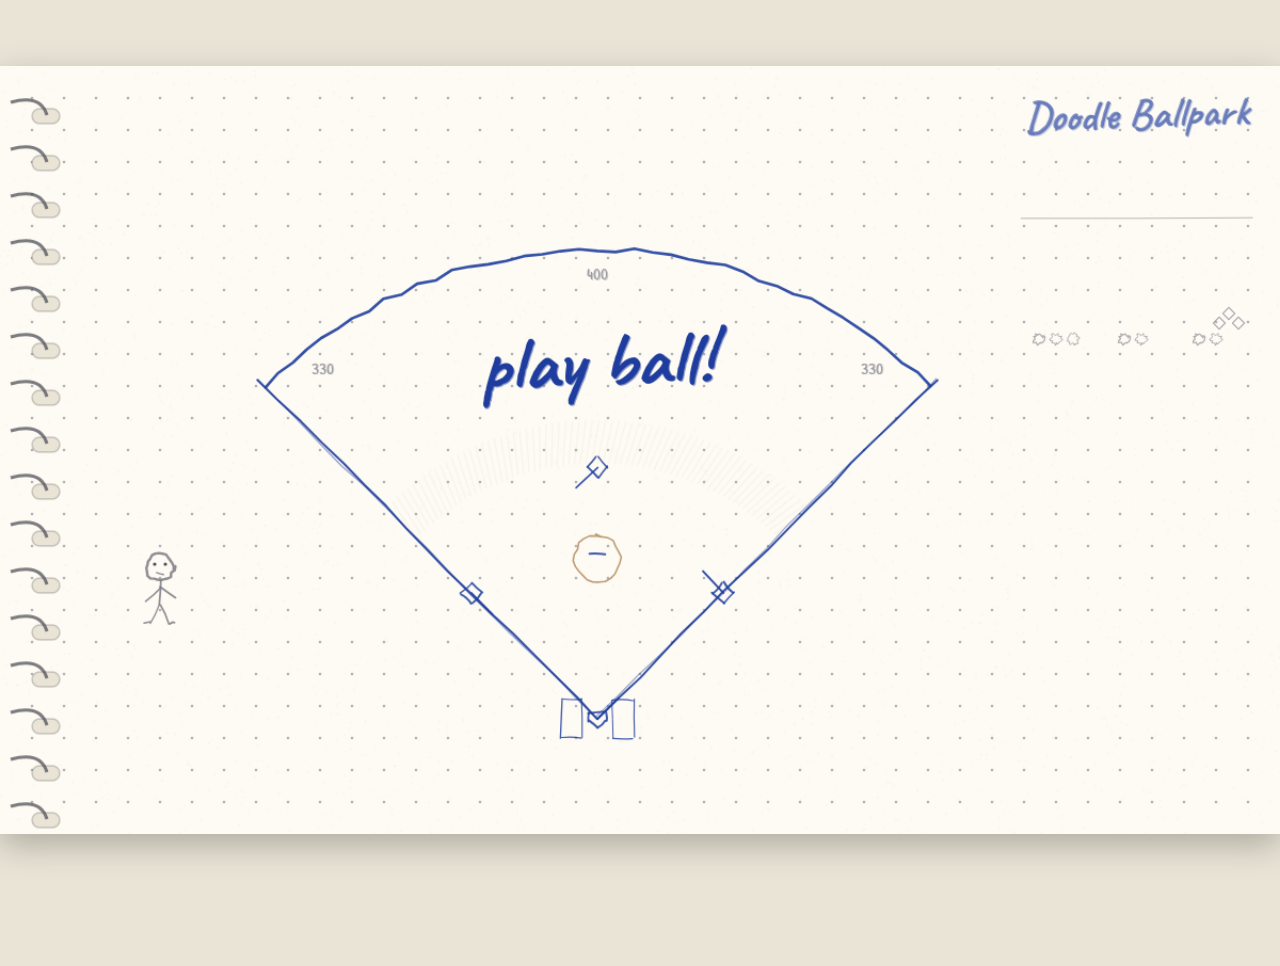
==== games/baseball/index.html @ 022a8ae3 "Doodle Ballpark: timing-based batting, pitch picking, fielding sim, 3 innings vs the Pencils Co-Auth" ====
<!DOCTYPE html>
<html lang="en">
<head>
<meta charset="utf-8">
<meta name="viewport" content="width=device-width, initial-scale=1">
<title>Doodle Ballpark</title>
<link href="https://fonts.googleapis.com/css2?family=Patrick+Hand&family=Caveat:wght@700&display=swap" rel="stylesheet">
<style>
  html, body { margin: 0; height: 100%; background: #e9e4d6; overflow: hidden; font-family: 'Patrick Hand', cursive; }
  #wrap { position: relative; width: 100vw; height: 100vh; }
  #stage { position: relative; width: 1200px; height: 720px; transform-origin: top left; }
  canvas { display: block; box-shadow: 0 10px 30px rgba(0,0,0,.25); cursor: crosshair; touch-action: none; }
  button, #back { font-family: 'Patrick Hand', cursive; font-size: 18px; background: transparent; border: 2px solid #9a9aa0; color: #7a7a82; padding: 3px 12px; border-radius: 255px 15px 225px 15px / 15px 225px 15px 255px; cursor: pointer; transform: rotate(1deg); }
  button:hover { background: rgba(80,80,90,.07); }
  button:disabled { opacity: .35; cursor: default; }
  #back { border: none; border-bottom: 2px solid #9a9aa0; border-radius: 0; text-decoration: none; padding: 6px 10px; transform: rotate(-1.5deg); }
  #top { position: absolute; left: 84px; top: 14px; }
  #sys { position: absolute; left: 84px; top: 610px; display: flex; flex-direction: column; gap: 9px; align-items: flex-start; }
  #mute { padding: 4px 8px 1px; line-height: 0; }
  #side { position: absolute; left: 950px; top: 300px; width: 230px; display: flex; flex-direction: column; gap: 8px; }
  #side .label { font-size: 16px; color: #4a4a4f; opacity: .65; }
  #pitches { display: none; flex-wrap: wrap; gap: 6px; }
  #pitches.on { display: flex; }
  #pitches button { color: #1f3d9e; border-color: #1f3d9e; font-size: 17px; }
  #pitches button.sel { background: rgba(31,61,158,.12); }
  #hint { font-size: 16px; color: #4a4a4f; opacity: .7; line-height: 1.25; }
  #side, #sys, #top { transition: opacity .7s; }
  #stage.intro #side, #stage.intro #sys, #stage.intro #top { opacity: 0; }
</style>
</head>
<body>
<div id="wrap"><div id="stage">
  <canvas id="c" width="1200" height="720"></canvas>
  <div id="top"><a href="../../index.html" id="back">← arcade</a></div>
  <div id="sys"><button id="mute" title="sound" aria-label="sound on"></button><button id="newgame">new game</button></div>
  <div id="side">
    <div class="label" id="pitchLabel">pick a pitch, then click a spot in the zone</div>
    <div id="pitches"><button data-p="fast">fastball</button><button data-p="curve">curve</button><button data-p="change">changeup</button></div>
    <div id="hint"></div>
  </div>
</div></div>
<script src="../../shared/paper.js"></script>
<script src="../../shared/ink.js"></script>
<script>
const W = 1200, H = 720;
const canvas = document.getElementById('c'), ctx = canvas.getContext('2d');
const ink = NotebookInk(ctx); const { INK, RED, GRAPHITE } = ink;
const PEN_LT = '#9a9aa0', PEN_MD = '#7a7a82', PEN_DK = '#4a4a50', DIRT = '#b58a5a';
const stage = document.getElementById('stage');
function fit() { const s = Math.min(window.innerWidth / W, window.innerHeight / H); stage.style.transform = `scale(${s})`; stage.style.marginLeft = ((window.innerWidth - W * s) / 2) + 'px'; stage.style.marginTop = ((window.innerHeight - H * s) / 2) + 'px'; }
window.addEventListener('resize', fit); fit();
const paper = document.createElement('canvas'); paper.width = W; paper.height = H;
NotebookPaper.draw(paper.getContext('2d'), W, H, 'dots');

// ---------- the diamond ----------
const HOME = { x: 560, y: 612 }, BASE_D = 118;
const BASES = [HOME, { x: HOME.x + BASE_D, y: HOME.y - BASE_D }, { x: HOME.x, y: HOME.y - 2 * BASE_D }, { x: HOME.x - BASE_D, y: HOME.y - BASE_D }];
const MOUND = { x: HOME.x, y: HOME.y - 150 }, FENCE_R = 440;
const FIELD_SPOTS = { P: MOUND, C: { x: HOME.x, y: HOME.y + 30 }, '1B': { x: HOME.x + 150, y: HOME.y - 140 }, '2B': { x: HOME.x + 60, y: HOME.y - 232 }, SS: { x: HOME.x - 60, y: HOME.y - 232 }, '3B': { x: HOME.x - 150, y: HOME.y - 140 }, LF: { x: HOME.x - 215, y: HOME.y - 330 }, CF: { x: HOME.x, y: HOME.y - 395 }, RF: { x: HOME.x + 215, y: HOME.y - 330 } };
const GRAV = 0.32, FIELDER_SPD = 3.1, RUNNER_SPD = 2.9;

// ---------- sound ----------
const SFX = (() => {
  let ac, master, noiseBuf, muted = false, crowdGain;
  function init() { if (ac) return; ac = new (window.AudioContext || window.webkitAudioContext)(); master = ac.createGain(); master.gain.value = 0.7; master.connect(ac.destination);
    noiseBuf = ac.createBuffer(1, ac.sampleRate * 2, ac.sampleRate); const d = noiseBuf.getChannelData(0); for (let i = 0; i < d.length; i++) d[i] = Math.random() * 2 - 1;
    const cr = ac.createBufferSource(); cr.buffer = noiseBuf; cr.loop = true; const cf = ac.createBiquadFilter(); cf.type = 'lowpass'; cf.frequency.value = 450; crowdGain = ac.createGain(); crowdGain.gain.value = 0.025; cr.connect(cf).connect(crowdGain).connect(master); cr.start(); }
  const now = () => ac.currentTime;
  function env(g, t, a, peak, d) { g.gain.setValueAtTime(0.0001, t); g.gain.linearRampToValueAtTime(peak, t + a); g.gain.exponentialRampToValueAtTime(0.0001, t + a + d); }
  function tone(type, f0, f1, dur, vol, t = now(), lp) { const o = ac.createOscillator(); o.type = type; o.frequency.setValueAtTime(f0, t); if (f1 !== f0) o.frequency.exponentialRampToValueAtTime(f1, t + dur); const g = ac.createGain(); env(g, t, 0.004, vol, dur); let n = o; if (lp) { const f = ac.createBiquadFilter(); f.type = 'lowpass'; f.frequency.value = lp; o.connect(f); n = f; } n.connect(g).connect(master); o.start(t); o.stop(t + dur + 0.05); }
  function noise(dur, vol, t = now(), o = {}) { const n = ac.createBufferSource(); n.buffer = noiseBuf; const f = ac.createBiquadFilter(); f.type = o.type || 'bandpass'; f.Q.value = o.q || 1; f.frequency.setValueAtTime(o.f0 || 1000, t); if (o.f1) f.frequency.exponentialRampToValueAtTime(o.f1, t + dur); const g = ac.createGain(); env(g, t, o.attack || 0.003, vol, dur); n.connect(f).connect(g).connect(master); n.start(t); n.stop(t + dur + 0.05); }
  return {
    resume() { init(); if (ac.state === 'suspended') ac.resume(); },
    toggleMute() { muted = !muted; if (master) master.gain.value = muted ? 0 : 0.7; return muted; },
    crowd(l) { if (!ac) return; crowdGain.gain.setTargetAtTime(0.025 + l * 0.12, now(), 0.25); },
    crack(p = 1) { if (!ac || muted) return; const t = now(); noise(0.04, 0.6, t, { type: 'highpass', f0: 2500 }); tone('square', 1400, 500, 0.05, 0.25 * p, t, 3000); tone('sine', 220, 90, 0.12, 0.35 * p, t); },
    pop() { if (!ac || muted) return; const t = now(); noise(0.05, 0.45, t, { f0: 700, f1: 250, q: 1 }); tone('sine', 180, 70, 0.08, 0.3, t); },
    whiff() { if (!ac || muted) return; noise(0.2, 0.25, now(), { f0: 900, f1: 2600, q: 1, attack: 0.05 }); },
    strike() { if (!ac || muted) return; const t = now(); tone('sawtooth', 300, 220, 0.16, 0.18, t, 900); },
    ball() { if (!ac || muted) return; tone('sine', 520, 440, 0.1, 0.1); },
    out() { if (!ac || muted) return; const t = now(); tone('sawtooth', 260, 180, 0.3, 0.16, t, 700); },
    hit(big) { if (!ac || muted) return; const t = now(); [523, 659, 784].forEach((f, i) => tone('triangle', f, f, 0.3, 0.16, t + i * 0.08)); if (big) { [1047, 1319].forEach((f, i) => tone('triangle', f, f, 0.8, 0.16, t + 0.3 + i * 0.1)); this.crowd(1); setTimeout(() => this.crowd(0), 2500); } else { this.crowd(0.4); setTimeout(() => this.crowd(0), 1200); } },
    click() { if (!ac || muted) return; noise(0.03, 0.2, now(), { f0: 2500, q: 5 }); },
    pencil() { if (!ac || muted) return; const t = now(); for (let i = 0; i < 3; i++) noise(0.12, 0.07, t + i * 0.13, { f0: 2800 + Math.random() * 1200, q: 1.5, attack: 0.03 }); },
    win() { if (!ac || muted) return; const t = now(); [[262, 330, 392], [294, 370, 440], [330, 415, 494], [392, 494, 587, 784]].forEach((ch, i) => ch.forEach(f => tone('triangle', f, f, 0.5, 0.14, t + i * 0.25))); },
  };
})();

// ---------- game state ----------
let game, frame = 0, introT = 9999; const INTRO_LEN = 150;
const rv = (s, d) => Math.max(0, Math.min(1, (introT - s) / d));
let state = 'idle';           // 'pitching' (ball on the way) | 'play' (ball in play) | 'between' | 'pencilsAB' (waiting for the CPU) | 'over'
let pitch = null, play = null, msg = null, swing = null, pitchType = 'fast', mouse = { x: 0, y: 0 }, aimSpot = null, fielders = {}, runnersAnim = [], note = '';
const hintEl = document.getElementById('hint'), pitchesEl = document.getElementById('pitches'), pitchLabel = document.getElementById('pitchLabel');
let teamName = (localStorage.getItem('bb.team') || 'YOU').slice(0, 10);
let popups = [], bursts = [], trail = [], fan = { kind: 'idle', t: 0, len: 0 }, pencilIdx = 0;
const PENCIL_NAMES = ['Stubby', 'No. 2', 'Eraserhead', 'Sharpie', 'Mechanical', 'Golf Pencil', 'Chewed Tip', 'Lefty', 'Big Graphite'];
function popup(text, x, y, color = INK, size = 22) { popups.push({ text, x, y, color, size, life: 55 }); }
function burst(x, y, color) { bursts.push({ x, y, color, t: 0, seed: Math.random() * 1000 }); }
function fanDo(kind, len) { fan = { kind, t: len, len }; }
const NAME_BOX = { x: 952, y: 146, w: 110, h: 26 };
function renameTeam() {
  if (document.getElementById('rename')) return;
  const inp = document.createElement('input'); inp.id = 'rename'; inp.maxLength = 10; inp.value = teamName === 'YOU' ? '' : teamName; inp.placeholder = 'team name';
  inp.style.cssText = "position:absolute;left:958px;top:146px;width:100px;font-family:'Patrick Hand',cursive;font-size:18px;color:#4a4a50;background:#fdfbf4;border:none;border-bottom:2px solid #9a9aa0;outline:none;padding:0 2px";
  stage.appendChild(inp); inp.focus(); inp.select();
  const done = save => { if (save) { const v = inp.value.trim().slice(0, 10); teamName = v || 'YOU'; localStorage.setItem('bb.team', teamName); } inp.remove(); };
  inp.addEventListener('keydown', e => { e.stopPropagation(); if (e.key === 'Enter') done(true); if (e.key === 'Escape') done(false); });
  inp.addEventListener('blur', () => done(true));
}

function newGame() {
  game = { inning: 1, half: 'top', outs: 0, balls: 0, strikes: 0, bases: [null, null, null], score: { you: 0, pencils: 0 }, line: { you: [], pencils: [] }, hits: { you: 0, pencils: 0 }, over: false };
  introT = 0; stage.classList.add('intro'); msg = null; play = null; pitch = null; runnersAnim = []; popups = []; bursts = []; trail = []; fan = { kind: 'idle', t: 0, len: 0 };
  resetFielders(); say(teamName === 'YOU' ? 'play ball!' : `${teamName} vs the pencils. play ball!`, INK, 150);
  setTimeout(nextPitch, 2600); updateUI();
}
function batting() { return game.half === 'bottom'; }          // you are the home team: you pitch in the top, bat in the bottom
function resetFielders() { for (const k in FIELD_SPOTS) fielders[k] = { x: FIELD_SPOTS[k].x, y: FIELD_SPOTS[k].y, tx: FIELD_SPOTS[k].x, ty: FIELD_SPOTS[k].y, id: 300 + Object.keys(fielders).length * 7 }; }
function say(text, color = INK, life = 110, sub = '') { msg = { text, color, life, sub }; }
function updateUI() {
  const b = batting();
  pitchesEl.classList.toggle('on', !b && !game.over);
  pitchLabel.textContent = b ? 'batting' : 'pitching';
  hintEl.textContent = game.over ? 'game over. new game to play again.' : b ? 'click to swing when the ball reaches the plate. early pulls it left, late goes right. click above the ball to lift it, below to chop it.' : 'pick a pitch, then click where you want it in the zone. corners get weaker contact.';
  [...pitchesEl.querySelectorAll('button')].forEach(bt => bt.classList.toggle('sel', bt.dataset.p === pitchType));
}

// ---------- pitches ----------
const PITCHES = { fast: { spd: 4.4, sway: 0, name: 'fastball' }, curve: { spd: 3.3, sway: 46, name: 'curveball' }, change: { spd: 2.7, sway: 8, name: 'changeup' } };
function nextPitch() {
  if (game.over) return;
  if (!batting() && game.balls === 0 && game.strikes === 0 && !pitch) pencilIdx = (pencilIdx + (state === 'pitchpick' ? 0 : 1)) % PENCIL_NAMES.length;
  state = batting() ? 'batting' : 'pitchpick'; pitch = null; play = null; swing = null; aimSpot = null; runnersAnim = [];
  if (batting()) setTimeout(() => { if (state === 'batting' && !pitch) throwPitch(cpuPickPitch(), (Math.random() - .5) * 70); }, 900 + Math.random() * 900);
  updateUI();
}
function cpuPickPitch() { const r = Math.random(); return r < 0.5 ? 'fast' : r < 0.8 ? 'curve' : 'change'; }
function throwPitch(type, targetX) { // targetX: offset from the middle of the plate. |x| <= 30 is a strike
  const p = PITCHES[type]; const err = (Math.random() - .5) * (batting() ? 14 : 22);
  pitch = { type, x: MOUND.x, y: MOUND.y + 10, t: 0, T: (HOME.y - MOUND.y - 10) / p.spd, tx: targetX + err, spd: p.spd, sway: p.sway * (Math.random() > .5 ? 1 : -1) };
  pitch.name = p.name; state = batting() ? 'batting' : 'pitching'; SFX.pencil();
}
function pitchPos(pt, t) { // where the pitch is at time t: drifts to its target, curves break late
  const u = Math.min(1, t / pt.T), late = Math.max(0, u - 0.55) / 0.45;
  return { x: MOUND.x + pt.tx * u + pt.sway * late * late, y: MOUND.y + 10 + (HOME.y - MOUND.y - 10) * u };
}

// ---------- contact ----------
function swingAt(clickPos) { // you swing: timing -> direction & power, click height -> launch angle
  if (!pitch || swing) return;
  const dt = (pitch.T - pitch.t);                 // frames until it reaches the plate; + = early
  const pos = pitchPos(pitch, pitch.t);
  swing = { t: 0 }; SFX.whiff();
  const early = dt / 6, inReach = Math.abs(pos.x - HOME.x) < 46;
  if (Math.abs(early) > 1.4 || !inReach) { pitch.result = 'swing-miss'; popup(!inReach ? 'out of reach' : early > 0 ? 'way early' : 'way late', HOME.x + 70, HOME.y - 40, GRAPHITE, 18); return; }
  popup(Math.abs(early) < 0.22 ? 'PERFECT!' : Math.abs(early) < 0.6 ? (early > 0 ? 'a bit early' : 'a bit late') : (early > 0 ? 'early' : 'late'), HOME.x + 70, HOME.y - 40, Math.abs(early) < 0.22 ? RED : INK, Math.abs(early) < 0.22 ? 26 : 18);
  const dir = -90 - early * 40 + (Math.random() - .5) * 8;      // early = pulled to left (screen up-left), late = right field
  const q = 1 - Math.abs(early) / 1.4;
  const lift = 14 + (pos.y - clickPos.y) * 0.45 + (Math.random() - .5) * 6;
  const ang = Math.max(-6, Math.min(58, lift));
  const v = 7.5 + q * 6.5 + Math.random() * 1.2;
  pitch.result = 'contact'; pitch.contact = { dir, ang, v };
}
function cpuSwing() { // the pencils' batter decides on your pitch
  const off = Math.abs(pitch.tx + (pitch.sway || 0) * 0.9), inZone = off <= 30;
  const swings = Math.random() < (inZone ? 0.85 : off < 55 ? 0.4 : 0.1);
  if (!swings) { pitch.result = inZone ? 'called-strike' : 'ball'; return; }
  swing = { t: 0 };
  const base = { fast: 0.62, curve: 0.5, change: 0.55 }[pitch.type];
  const contact = Math.random() < base * (inZone ? 1 : 0.55);
  if (!contact) { pitch.result = 'swing-miss'; SFX.whiff(); return; }
  const corner = Math.min(1, off / 30);
  const q = Math.random() * (1 - corner * 0.45);
  pitch.result = 'contact'; pitch.contact = { dir: -90 + (Math.random() - .5) * 96, ang: -4 + Math.random() * 60, v: 7 + q * 7 };
}

// ---------- the ball in play ----------
function launch(c) {
  SFX.crack(0.6 + (c.v - 7) / 7);
  const rad = c.dir * Math.PI / 180, a = c.ang * Math.PI / 180;
  const vz = c.v * Math.sin(a), vh = c.v * Math.cos(a);
  const T = Math.max(6, 2 * vz / GRAV);
  const land = { x: HOME.x + Math.cos(rad) * vh * T, y: HOME.y + Math.sin(rad) * vh * T };
  const foul = c.dir > -44 || c.dir < -136;
  play = { t: 0, T, x: HOME.x, y: HOME.y, z: 0, vx: Math.cos(rad) * vh, vy: Math.sin(rad) * vh, vz, land, dist: Math.hypot(land.x - HOME.x, land.y - HOME.y), foul, ang: c.ang, phase: 'flight', fielder: null, outcome: null, bounce: 0 };
  state = 'play';
  // who goes after it
  const zAtFence = fenceHeightAt(play);
  if (!foul && play.dist >= FENCE_R && zAtFence > 8) { play.outcome = { kind: 'hr' }; }
  else {
    let best = null, bd = 1e9; for (const k in fielders) { const f = fielders[k]; const d = Math.hypot(f.x - land.x, f.y - land.y); if (d < bd) { bd = d; best = k; } }
    play.fielder = best; const f = fielders[best]; f.tx = land.x; f.ty = land.y;
    const canReach = bd / FIELDER_SPD <= T - 4;
    if (foul) play.outcome = { kind: canReach && c.ang > 22 ? 'foulout' : 'foul' };
    else if (c.ang > 22) play.outcome = { kind: canReach ? 'flyout' : 'hit', bases: hitBases(play.dist, c.ang) };
    else if (c.ang > 9) play.outcome = { kind: bd < 46 && canReach ? 'lineout' : 'hit', bases: hitBases(play.dist, c.ang) };
    else { // grounder: an infielder tries to cut it off and beat the runner to first
      const infield = ['1B', '2B', 'SS', '3B', 'P'].map(k => ({ k, f: fielders[k] }));
      let cut = null;
      for (let t = 4; t < 90; t += 3) { const bx = HOME.x + play.vx * t * Math.pow(0.985, t), by = HOME.y + play.vy * t * Math.pow(0.985, t); if (Math.hypot(bx - HOME.x, by - HOME.y) > 300) break; for (const { k, f } of infield) { if (Math.hypot(f.x - bx, f.y - by) / FIELDER_SPD <= t) { cut = { k, t, x: bx, y: by }; break; } } if (cut) break; }
      if (cut) { const f = fielders[cut.k]; f.tx = cut.x; f.ty = cut.y; play.fielder = cut.k; const throwT = Math.hypot(cut.x - BASES[1].x, cut.y - BASES[1].y) / 9; const runnerT = 170 / RUNNER_SPD + 8; play.outcome = { kind: cut.t + 12 + throwT < runnerT ? 'groundout' : 'hit', bases: 1 }; play.cut = cut; }
      else play.outcome = { kind: 'hit', bases: play.dist > 330 ? 2 : 1 };
    }
  }
  // runners start moving on contact (they hold on fly balls until it drops)
  const o = play.outcome; const goes = o.kind === 'hit' || o.kind === 'hr' || o.kind === 'groundout';
  runnersAnim = []; if (goes) startRunners(o.kind === 'hr' ? 4 : o.bases || 1, o.kind === 'groundout');
}
function fenceHeightAt(p) { const th = FENCE_R / Math.hypot(p.vx, p.vy); return p.vz * th - 0.5 * GRAV * th * th; }
function hitBases(dist, ang) { if (dist > 400) return 3; if (dist > 300) return 2; return 1; }
function startRunners(n, batterOut) {
  const runners = [];
  for (let b = 2; b >= 0; b--) if (game.bases[b]) runners.push({ from: b + 1, to: Math.min(4, b + 1 + n), id: game.bases[b] });
  if (!batterOut) runners.push({ from: 0, to: n, id: 'B' + frame });
  else runners.push({ from: 0, to: 1, id: 'B' + frame, out: true });
  runnersAnim = runners.map(r => ({ ...r, p: 0 }));
}
function resolvePlay() {
  const o = play.outcome; let text = '', color = INK, sub = '';
  const scoreFor = batting() ? 'you' : 'pencils';
  const applyRunners = (n, batterOut) => {
    const nb = [null, null, null]; let runs = 0;
    for (let b = 2; b >= 0; b--) if (game.bases[b]) { const to = b + 1 + n; if (to >= 4) runs++; else nb[to - 1] = game.bases[b]; }
    if (!batterOut) { if (n >= 4) runs++; else nb[n - 1] = 'r' + frame; }
    game.bases = nb; if (runs) { game.score[scoreFor] += runs; game.line[scoreFor][game.inning - 1] = (game.line[scoreFor][game.inning - 1] || 0) + runs; }
    return runs;
  };
  if (o.kind === 'hr') { const r = applyRunners(4, false); game.hits[scoreFor]++; text = 'HOME RUN!!'; const ft = Math.round(play.dist * 0.92 + Math.random() * 12); sub = `${ft} feet` + (r > 1 ? ` · ${r} runs score!` : '!'); color = batting() ? INK : RED; SFX.hit(true);
    for (let i = 0; i < 5; i++) setTimeout(() => burst(HOME.x - 200 + Math.random() * 400, 120 + Math.random() * 150, i % 2 ? RED : INK), i * 180);
    if (batting()) fanDo('cheer', 260); else fanDo('facepalm', 160); }
  else if (o.kind === 'hit') { const r = applyRunners(o.bases, false); game.hits[scoreFor]++; text = ['', 'single!', 'DOUBLE!', 'TRIPLE!'][o.bases]; sub = r ? `${r} run${r > 1 ? 's' : ''} score${r > 1 ? '' : 's'}` : ''; color = batting() ? INK : RED; SFX.hit(o.bases > 1); if (batting()) fanDo('cheer', o.bases > 1 ? 200 : 120); }
  else if (o.kind === 'groundout') { const r = applyRunners(1, true); text = 'ground out'; sub = 'thrown out at first' + (r ? `, ${r} scores` : ''); color = GRAPHITE; recordOut(); SFX.out(); }
  else if (o.kind === 'flyout' || o.kind === 'lineout' || o.kind === 'foulout') { text = o.kind === 'lineout' ? 'lined out' : o.kind === 'foulout' ? 'foul out' : 'fly out'; sub = `caught by the ${play.fielder}`; color = GRAPHITE; recordOut(); SFX.pop(); if (!batting() && o.kind === 'lineout') fanDo('cheer', 100); }
  else if (o.kind === 'foul') { text = 'foul ball'; color = GRAPHITE; if (game.strikes < 2) game.strikes++; }
  say(text, color, 100, sub);
  if (o.kind !== 'foul') { game.balls = 0; game.strikes = 0; }
  afterPlay();
}
function recordOut() { game.outs++; game.balls = 0; game.strikes = 0; }
function afterPlay() {
  play = null; pitch = null; swing = null; resetFielders();
  if (game.outs >= 3) { setTimeout(changeSides, 1500); return; }
  setTimeout(nextPitch, 1500);
}
function changeSides() {
  game.outs = 0; game.balls = 0; game.strikes = 0; game.bases = [null, null, null];
  if (game.half === 'top') { game.half = 'bottom'; if (game.inning >= 3 && game.score.you > game.score.pencils) return endGame(); say('bottom of the ' + ordinal(game.inning), GRAPHITE, 120, 'you\'re up'); }
  else {
    if (game.inning >= 3 && game.score.you !== game.score.pencils) return endGame();
    game.inning++; game.half = 'top'; say(game.inning > 3 ? 'extra innings!' : 'top of the ' + ordinal(game.inning), GRAPHITE, 120, 'you\'re pitching');
  }
  for (const s of ['you', 'pencils']) while (game.line[s].length < game.inning) game.line[s].push(0);
  setTimeout(nextPitch, 1800); updateUI();
}
function ordinal(n) { return n + (['', 'st', 'nd', 'rd'][n] || 'th'); }
function endGame() { game.over = true; state = 'over'; const w = game.score.you > game.score.pencils; say(w ? (teamName === 'YOU' ? 'YOU WIN!' : teamName + ' WINS!') : 'the pencils win.', w ? INK : RED, 9999, `final: ${game.score.you} – ${game.score.pencils}`); if (w) SFX.win(); else SFX.out(); updateUI(); }
function walkOrK(kind) {
  if (kind === 'K') { say('STRIKE THREE!', batting() ? RED : INK, 100, 'he\'s out'); recordOut(); SFX.out(); if (batting()) fanDo('facepalm', 150); else fanDo('cheer', 120); }
  else { say('walk', GRAPHITE, 90, 'take your base'); // forced runners move up
    const nb = [...game.bases]; let carry = 'w' + frame; for (let b = 0; b < 3; b++) { if (!carry) break; const was = nb[b]; nb[b] = carry; carry = was; }
    if (carry) { const s = batting() ? 'you' : 'pencils'; game.score[s]++; game.line[s][game.inning - 1] = (game.line[s][game.inning - 1] || 0) + 1; }
    game.bases = nb; game.balls = 0; game.strikes = 0; }
  afterPlay();
}
function resolvePitch() {
  const r = pitch.result || (Math.abs(pitchPos(pitch, pitch.T).x - HOME.x) <= 30 ? 'called-strike' : 'ball');
  if (r === 'contact') { launch(pitch.contact); return; }
  if (r === 'ball') { game.balls++; SFX.ball(); if (game.balls >= 4) return walkOrK('BB'); say('ball ' + game.balls, GRAPHITE, 50); }
  else { game.strikes++; SFX.strike(); if (game.strikes >= 3) return walkOrK('K'); say(r === 'swing-miss' ? 'swing and a miss' : 'strike ' + game.strikes, GRAPHITE, 60); }
  pitch = null; swing = null; setTimeout(nextPitch, 900);
}

// ---------- input ----------
function canvasPos(e) { const r = canvas.getBoundingClientRect(); const t = e.touches ? e.touches[0] : e; return { x: (t.clientX - r.left) * W / r.width, y: (t.clientY - r.top) * H / r.height }; }
function onDown(e) {
  SFX.resume(); const p = canvasPos(e); mouse = p;
  if (introT < 120) return;
  if (p.x >= NAME_BOX.x && p.x <= NAME_BOX.x + NAME_BOX.w && p.y >= NAME_BOX.y && p.y <= NAME_BOX.y + NAME_BOX.h && state !== 'play') { renameTeam(); e.preventDefault(); return; }
  if (game.over) return;
  if (state === 'batting' && pitch && !swing) { swingAt(p); e.preventDefault(); }
  else if (state === 'pitchpick' && !pitch) { // aim within the zone box in front of the plate
    if (Math.abs(p.x - HOME.x) < 70 && Math.abs(p.y - (HOME.y - 26)) < 40) { aimSpot = p; throwPitch(pitchType, p.x - HOME.x); e.preventDefault(); }
  }
}
canvas.addEventListener('mousedown', onDown); canvas.addEventListener('touchstart', onDown, { passive: false });
window.addEventListener('mousemove', e => { mouse = canvasPos(e); });
window.addEventListener('keydown', e => { if (e.target.tagName === 'INPUT') return; if (e.code === 'Space' && state === 'batting' && pitch && !swing) { e.preventDefault(); swingAt({ x: HOME.x, y: pitchPos(pitch, pitch.t).y }); } });
pitchesEl.addEventListener('click', e => { const b = e.target.closest('button'); if (!b) return; SFX.click(); pitchType = b.dataset.p; updateUI(); });
document.getElementById('newgame').onclick = () => { SFX.resume(); SFX.click(); newGame(); };
const SPK_ON = '<svg width="34" height="26" viewBox="0 0 34 26" fill="none" stroke="#7a7a82" stroke-width="2" stroke-linecap="round" stroke-linejoin="round"><path d="M3 10.5 L9 10 L16 4.5 L16.4 21.5 L9 16.5 L3.2 16.2 Z"/><path d="M21 9.5 Q24 13 21 16.8"/><path d="M25 6 Q30 13 25.3 20.2"/></svg>';
const SPK_OFF = '<svg width="34" height="26" viewBox="0 0 34 26" fill="none" stroke="#7a7a82" stroke-width="2" stroke-linecap="round" stroke-linejoin="round"><path d="M3 10.5 L9 10 L16 4.5 L16.4 21.5 L9 16.5 L3.2 16.2 Z"/><path d="M21 8.5 L30 17.5"/><path d="M30 8.2 L21.2 17.8"/></svg>';
const muteBtn = document.getElementById('mute'); muteBtn.innerHTML = SPK_ON;
muteBtn.onclick = () => { SFX.resume(); muteBtn.innerHTML = SFX.toggleMute() ? SPK_OFF : SPK_ON; };

// ---------- simulation step (fixed 60 Hz) ----------
function step() {
  if (introT < INTRO_LEN) { introT++; if (introT >= 110) stage.classList.remove('intro'); }
  if (msg && --msg.life <= 0) msg = null;
  popups = popups.filter(p => --p.life > 0); bursts = bursts.filter(b => ++b.t < 50);
  if (fan.t > 0) fan.t--; else fan.kind = 'idle';
  if (play && play.phase === 'flight' && frame % 2 === 0) trail.push({ x: play.x, y: play.y - play.z * 0.5, life: 40 }); trail = trail.filter(t => --t.life > 0);
  if (swing) swing.t++;
  if (pitch && (state === 'batting' || state === 'pitching')) {
    pitch.t++;
    if (state === 'pitching' && !pitch.result && pitch.t >= pitch.T - 5) cpuSwing();
    if (pitch.t >= pitch.T) { if (pitch.result === 'contact') { state = 'play'; launch(pitch.contact); } else resolvePitch(); }
  }
  for (const k in fielders) { const f = fielders[k]; const dx = f.tx - f.x, dy = f.ty - f.y, d = Math.hypot(dx, dy); if (d > 1) { const s = Math.min(FIELDER_SPD, d); f.x += dx / d * s; f.y += dy / d * s; } }
  for (const r of runnersAnim) r.p = Math.min(1, r.p + RUNNER_SPD / (BASE_D * 1.414 * Math.max(1, r.to - r.from)));
  if (play) {
    play.t++;
    if (play.phase === 'flight') {
      play.x += play.vx; play.y += play.vy; play.vz -= GRAV; play.z += play.vz;
      const o = play.outcome;
      if (o.kind === 'hr' && Math.hypot(play.x - HOME.x, play.y - HOME.y) > FENCE_R + 30) { play.phase = 'done'; play.t = 0; }
      else if (play.cut && play.t >= play.cut.t) { play.phase = 'throw'; play.t = 0; play.x = play.cut.x; play.y = play.cut.y; play.z = 0; const f = fielders[play.cut.k]; f.tx = f.x; f.ty = f.y; }
      else if (play.z <= 0 && play.t > 2) {
        play.z = 0;
        if (o.kind === 'flyout' || o.kind === 'lineout' || o.kind === 'foulout') { play.phase = 'done'; play.t = 0; SFX.pop(); }
        else if (play.ang <= 9 && play.bounce < 60) { play.bounce++; play.vx *= 0.985; play.vy *= 0.985; play.vz = 0; if (Math.hypot(play.vx, play.vy) < 0.4 || play.bounce >= 60) { play.phase = 'fielded'; play.t = 0; } }
        else { play.vz = Math.abs(play.vz) * 0.35; play.vx *= 0.7; play.vy *= 0.7; if (play.vz < 0.6) { play.phase = 'fielded'; play.t = 0; } }
      }
    } else if (play.phase === 'throw') { if (play.t > 24) { play.phase = 'done'; play.t = 0; SFX.pop(); } }
    else if (play.phase === 'fielded') { const f = play.fielder ? fielders[play.fielder] : null; if (f) { f.tx = play.x; f.ty = play.y; } if (play.t > 40 || (f && Math.hypot(f.x - play.x, f.y - play.y) < 6)) { play.phase = 'done'; play.t = 0; } }
    else if (play.phase === 'done' && play.t > 45) { resolvePlay(); }
  }
}
let lastT = 0, acc = 0;
function tick(now = performance.now()) {
  frame++; if (!lastT) lastT = now; acc += Math.min(200, now - lastT); lastT = now;
  let n = 0; while (acc >= 1000 / 60 && n < 5) { step(); acc -= 1000 / 60; n++; }
  draw(); requestAnimationFrame(tick);
}

// ---------- drawing ----------
function drawField() {
  const p1 = rv(0, 40), p2 = rv(30, 40), p3 = rv(60, 40);
  // foul lines out to the fence, the fence arc, the grass line
  const fl = (a, id, pr) => ink.longLine(HOME.x, HOME.y, HOME.x + Math.cos(a) * (FENCE_R + 10), HOME.y + Math.sin(a) * (FENCE_R + 10), id, INK, 2, 2, 1.4, pr);
  fl(-135 * Math.PI / 180, 1, p1); fl(-45 * Math.PI / 180, 2, p1);
  ctx.strokeStyle = INK; ctx.lineWidth = 2.6; ctx.lineCap = 'round'; ctx.globalAlpha = 0.9; ctx.beginPath();
  const a0 = -135 * Math.PI / 180, a1 = -45 * Math.PI / 180, n = 40, stop = Math.round(n * p2);
  for (let i = 0; i <= stop; i++) { const a = a0 + (a1 - a0) * i / n; const r = FENCE_R + ink.jit(7, i, 5); const x = HOME.x + Math.cos(a) * r, y = HOME.y + Math.sin(a) * r; i ? ctx.lineTo(x, y) : ctx.moveTo(x, y); } ctx.stroke(); ctx.globalAlpha = 1;
  // distance markers on the fence
  ink.setAlpha(p2); for (const [ang, ft] of [[-128, '330'], [-90, '400'], [-52, '330']]) { const a = ang * Math.PI / 180; ink.text(ft, HOME.x + Math.cos(a) * (FENCE_R - 22), HOME.y + Math.sin(a) * (FENCE_R - 22) + 6, { size: 15, color: PEN_LT, font: 'Patrick Hand', weight: 400 }); } ink.setAlpha(1);
  // infield dirt: scribbled arc, base paths
  ctx.save(); ctx.beginPath(); ctx.moveTo(HOME.x, HOME.y); ctx.arc(HOME.x, HOME.y, 280, a0, a1); ctx.closePath(); ctx.clip();
  ctx.strokeStyle = DIRT; ctx.globalAlpha = 0.22 * p3; ctx.lineWidth = 1.2; ctx.beginPath();
  for (let i = 0; i < 70; i++) { const a = a0 + (a1 - a0) * (i / 70); ctx.moveTo(HOME.x + Math.cos(a) * 240, HOME.y + Math.sin(a) * 240); ctx.lineTo(HOME.x + Math.cos(a + 0.03) * 282, HOME.y + Math.sin(a + 0.03) * 282); } ctx.stroke(); ctx.restore(); ctx.globalAlpha = 1;
  for (let i = 0; i < 4; i++) { const a = BASES[i], b = BASES[(i + 1) % 4]; ink.longLine(a.x, a.y, b.x, b.y, 20 + i, INK, 1.8, 1, 1.2, p3); }
  // bases, plate, mound
  for (let i = 1; i < 4; i++) { const b = BASES[i]; ctx.save(); ctx.translate(b.x, b.y); ctx.rotate(Math.PI / 4); ink.poly([{ x: -7, y: -7 }, { x: 7, y: -7 }, { x: 7, y: 7 }, { x: -7, y: 7 }], 40 + i * 4, INK, 1.8, 1); ctx.restore(); }
  ink.poly([{ x: HOME.x - 8, y: HOME.y - 6 }, { x: HOME.x + 8, y: HOME.y - 6 }, { x: HOME.x + 8, y: HOME.y + 2 }, { x: HOME.x, y: HOME.y + 8 }, { x: HOME.x - 8, y: HOME.y + 2 }], 60, INK, 1.8, 1);
  ink.circle(MOUND.x, MOUND.y, 22, 70, DIRT, 1.4, 1); ink.line(MOUND.x - 8, MOUND.y - 4, MOUND.x + 8, MOUND.y - 4, 71, INK, 2, 1);
  // batter's boxes
  for (const s of [-1, 1]) ink.poly([{ x: HOME.x + s * 14, y: HOME.y - 18 }, { x: HOME.x + s * 34, y: HOME.y - 18 }, { x: HOME.x + s * 34, y: HOME.y + 18 }, { x: HOME.x + s * 14, y: HOME.y + 18 }], 80 + s * 3, INK, 1.2, 1);
  // the strike zone when you're pitching
  if (state === 'pitchpick' && !pitch) { ctx.setLineDash([4, 5]); ctx.strokeStyle = RED; ctx.globalAlpha = 0.6; ctx.lineWidth = 1.5; ctx.strokeRect(HOME.x - 30, HOME.y - 56, 60, 44); ctx.setLineDash([]); ctx.globalAlpha = 1; ink.text('the zone', HOME.x, HOME.y - 62, { size: 14, color: RED, font: 'Patrick Hand', weight: 400, alpha: 0.7 }); }
}
function stick(x, y, id, col = PEN_MD, glove = false, tilt = 0) { // a pencil fielder
  ink.circle(x, y - 22, 6, id, col, 1.4, 1); ink.line(x, y - 16, x, y - 2, id + 1, col, 1.3, 1);
  ink.line(x, y - 2, x - 6, y + 10, id + 2, col, 1.3, 1); ink.line(x, y - 2, x + 6, y + 10, id + 3, col, 1.3, 1);
  ink.line(x, y - 12, x - 9 + tilt, y - 4, id + 4, col, 1.3, 1); ink.line(x, y - 12, x + 9, y - 6 - (glove ? 8 : 0), id + 5, col, 1.3, 1);
  if (glove) ink.circle(x + 10, y - 16, 3.5, id + 6, col, 1.2, 1);
}
function drawPeople() {
  const pf = rv(90, 30); if (pf <= 0) return;
  ink.setAlpha(pf);
  const youField = !batting();
  for (const k in fielders) { const f = fielders[k]; if (k === 'C' && batting()) { stick(f.x, f.y + 4, f.id, youField ? INK : PEN_MD, true); continue; } stick(f.x, f.y, f.id, youField ? INK : PEN_MD, true, play && play.fielder === k ? 4 : 0); }
  // batter at the plate
  if ((state === 'batting' || state === 'pitching' || state === 'pitchpick') && !play) {
    const bx = HOME.x + 26, by = HOME.y + 2, col = batting() ? INK : PEN_MD;
    ink.circle(bx, by - 8, 9, 200, col, 2.2, 2); if (batting()) ink.scribble(bx, by - 8, 8, 201, INK, 10, 0.25);
    const sw = swing ? Math.min(1, swing.t / 8) : 0; const ang = -2.6 + sw * 3.2;
    ink.line(bx - 4, by - 2, bx - 4 + Math.cos(ang) * 30, by - 2 + Math.sin(ang) * 30, 210, col, 3, 1);
    ink.text(batting() ? teamName : PENCIL_NAMES[pencilIdx], bx + 22, by + 4, { size: 13, color: col, font: 'Patrick Hand', weight: 400, alpha: 0.7, align: 'left' });
  }
  // runners on base
  const onBase = (i) => game.bases[i - 1];
  for (let i = 1; i <= 3; i++) if (onBase(i) && !runnersAnim.some(r => r.from === i)) { const b = BASES[i]; ink.circle(b.x + 12, b.y - 10, 8, 220 + i, batting() ? INK : PEN_MD, 2, 1); }
  for (const r of runnersAnim) { const a = BASES[r.from], b = BASES[r.to % 4]; const legs = Math.max(1, r.to - r.from); let x, y; if (legs === 1) { x = a.x + (b.x - a.x) * r.p; y = a.y + (b.y - a.y) * r.p; } else { const seg = Math.min(legs - 1, Math.floor(r.p * legs)), lp = r.p * legs - seg; const s0 = BASES[(r.from + seg) % 4], s1 = BASES[(r.from + seg + 1) % 4]; x = s0.x + (s1.x - s0.x) * lp; y = s0.y + (s1.y - s0.y) * lp; } ink.circle(x, y - 6, 8, 240, batting() ? INK : PEN_MD, 2, 1); if (r.out && r.p > 0.95) ink.text('OUT', x, y - 20, { size: 14, color: RED, font: 'Patrick Hand', weight: 400 }); }
  ink.setAlpha(1);
}
function drawBallAt(x, y, z, big = 1) { const k = (1 + z / 120) * big; ctx.save(); ctx.translate(x, y - z * 0.5); ctx.scale(k, k); ctx.fillStyle = '#fbf8ee'; ctx.strokeStyle = PEN_DK; ctx.lineWidth = 1.2; ctx.beginPath(); ctx.arc(0, 0, 4.5, 0, 7); ctx.fill(); ctx.stroke(); ctx.strokeStyle = RED; ctx.lineWidth = 0.9; ctx.beginPath(); ctx.arc(-1.5, 0, 3.5, -1.1, 1.1); ctx.stroke(); ctx.beginPath(); ctx.arc(1.5, 0, 3.5, Math.PI - 1.1, Math.PI + 1.1); ctx.stroke(); ctx.restore(); }
function drawBall() {
  if (pitch && (state === 'batting' || state === 'pitching')) { const p = pitchPos(pitch, pitch.t); ctx.fillStyle = 'rgba(0,0,0,.1)'; ctx.beginPath(); ctx.ellipse(p.x, p.y + 3, 4, 2, 0, 0, 7); ctx.fill(); drawBallAt(p.x, p.y, 4, 1.1); if (aimSpot) { ctx.setLineDash([2, 3]); ctx.strokeStyle = RED; ctx.globalAlpha = 0.4; ctx.beginPath(); ctx.arc(aimSpot.x, aimSpot.y, 6, 0, 7); ctx.stroke(); ctx.setLineDash([]); ctx.globalAlpha = 1; } }
  if (play) {
    if (play.phase === 'throw') { const f = play.cut, u = Math.min(1, play.t / 24), x = f.x + (BASES[1].x - f.x) * u, y = f.y + (BASES[1].y - f.y) * u, z = Math.sin(u * Math.PI) * 30; drawBallAt(x, y, z); }
    else if (play.phase !== 'done' || play.outcome.kind === 'hr') { ctx.fillStyle = 'rgba(0,0,0,.12)'; ctx.beginPath(); ctx.ellipse(play.x, play.y + 3, 5, 2.5, 0, 0, 7); ctx.fill(); drawBallAt(play.x, play.y, play.z); }
    // the landing spot, so you can read the play
    if (play.phase === 'flight' && !play.cut) { ctx.setLineDash([3, 4]); ctx.strokeStyle = GRAPHITE; ctx.globalAlpha = 0.35; ctx.beginPath(); ctx.arc(play.land.x, play.land.y, 7, 0, 7); ctx.stroke(); ctx.setLineDash([]); ctx.globalAlpha = 1; }
  }
}
function drawSwingHint() { if (state !== 'batting' || !pitch || swing) return; ctx.setLineDash([3, 4]); ctx.strokeStyle = INK; ctx.globalAlpha = 0.35; ctx.lineWidth = 1; ctx.beginPath(); ctx.moveTo(HOME.x - 46, HOME.y - 26); ctx.lineTo(HOME.x + 46, HOME.y - 26); ctx.stroke(); ctx.setLineDash([]); ctx.globalAlpha = 1; }
function box(x, y, w, h, id, color, width, prog = 1) { ink.line(x, y, x + w, y, id, color, width, 2, prog * 4); ink.line(x + w, y, x + w, y + h, id + 1, color, width, 2, prog * 4 - 1); ink.line(x + w, y + h, x, y + h, id + 2, color, width, 2, prog * 4 - 2); ink.line(x, y + h, x, y, id + 3, color, width, 2, prog * 4 - 3); }
function drawScorecard() {
  const X = 950, Wd = 232, PH = 'Patrick Hand';
  ink.setAlpha(rv(60, 20)); ink.text('Doodle Ballpark', X + Wd / 2, 58, { size: 40, color: INK, rot: -0.03 });
  const bp = rv(80, 20); box(X, 80, Wd, 118, 800, PEN_LT, 1.6, bp); ink.setAlpha(rv(95, 16));
  // line score: innings across
  const inn = Math.max(3, game.inning), cw = Math.min(28, 150 / inn), x0 = X + 68;
  for (let i = 0; i < inn; i++) ink.text(String(i + 1), x0 + i * cw + cw / 2, 100, { size: 13, color: PEN_LT, font: PH, weight: 400 });
  ink.text('R', X + Wd - 16, 100, { size: 13, color: PEN_LT, font: PH, weight: 400 });
  const rowY = [128, 160]; [['pencils', 'PENCILS', PEN_MD], ['you', teamName, PEN_MD]].forEach(([k, label, col], ri) => {
    const y = rowY[ri]; const shown = k === 'you' && document.getElementById('rename') ? '' : label; ink.text(shown, X + 10, y, { size: label.length > 7 ? 15 : 18, color: col, font: PH, weight: 400, align: 'left' });
    if (k === 'you') ink.text('✎', X + 14 + Math.min(80, label.length * (label.length > 7 ? 7 : 9)), y - 2, { size: 11, color: PEN_LT, font: PH, weight: 400, alpha: 0.7, align: 'left' });
    for (let i = 0; i < inn; i++) { const v = game.line[k][i]; const cur = game.inning === i + 1 && ((k === 'pencils') === (game.half === 'top')); ink.text(v === undefined ? (cur ? '·' : '') : String(v), x0 + i * cw + cw / 2, y, { size: 16, color: cur ? PEN_DK : PEN_MD, font: PH, weight: 400 }); }
    ink.text(String(game.score[k]), X + Wd - 16, y + 2, { size: 24, color: PEN_DK });
  });
  ink.line(X + 8, 142, X + Wd - 8, 142, 830, PEN_LT, 1, 1);
  ink.text(`${game.half} ${ordinal(game.inning)}`, X + 10, 188, { size: 14, color: PEN_LT, font: PH, weight: 400, align: 'left' });
  ink.text(`H ${game.hits.pencils}–${game.hits.you}`, X + Wd - 10, 188, { size: 14, color: PEN_LT, font: PH, weight: 400, align: 'right' });
  // the count
  const cp = rv(100, 20); box(X, 212, Wd, 64, 850, PEN_LT, 1.6, cp); ink.setAlpha(rv(112, 16));
  const dots = (label, n, max, x, col) => { ink.text(label, x, 244, { size: 15, color: PEN_MD, font: PH, weight: 400, align: 'left' }); for (let i = 0; i < max; i++) { const cx = x + 14 + i * 16, cy = 256; if (i < n) { ctx.fillStyle = col; ctx.globalAlpha = 0.85; ctx.beginPath(); ctx.arc(cx, cy, 5, 0, 7); ctx.fill(); ctx.globalAlpha = 1; } else ink.circle(cx, cy, 5, 860 + i, PEN_LT, 1, 1); } };
  dots('B', game.balls, 3, X + 10, INK); dots('S', game.strikes, 2, X + 90, INK); dots('O', game.outs, 2, X + 160, RED);
  // little diamond showing who's on
  const dx = X + Wd - 30, dy = 232; for (let i = 0; i < 3; i++) { const a = [[dx + 9, dy + 9], [dx, dy], [dx - 9, dy + 9]][i]; ctx.save(); ctx.translate(a[0], a[1]); ctx.rotate(Math.PI / 4); if (game.bases[i]) { ctx.fillStyle = INK; ctx.fillRect(-4, -4, 8, 8); } else { ctx.strokeStyle = PEN_LT; ctx.lineWidth = 1; ctx.strokeRect(-4, -4, 8, 8); } ctx.restore(); }
  ink.setAlpha(1);
}
function drawExtras() {
  // pitch name as it leaves his hand
  if (pitch && pitch.t > 4 && pitch.t < 40 && (state === 'batting' || state === 'pitching')) ink.text(pitch.name, MOUND.x + 44, MOUND.y - 14, { size: 15, color: PEN_MD, font: 'Patrick Hand', weight: 400, alpha: Math.min(1, (40 - pitch.t) / 12), align: 'left', rot: -0.06 });
  ctx.fillStyle = INK; for (const t of trail) { ctx.globalAlpha = t.life / 40 * 0.35; ctx.beginPath(); ctx.arc(t.x, t.y, 1.8, 0, 7); ctx.fill(); } ctx.globalAlpha = 1;
  for (const p of popups) ink.text(p.text, p.x, p.y - (55 - p.life) * 0.5, { size: p.size, color: p.color, font: p.size > 22 ? 'Caveat' : 'Patrick Hand', weight: p.size > 22 ? 700 : 400, alpha: Math.min(1, p.life / 15), rot: -0.05 });
  for (const b of bursts) { const r = 6 + b.t * 2.2, a = 1 - b.t / 50; for (let i = 0; i < 9; i++) { const ang = b.seed + i / 9 * 6.28; ctx.globalAlpha = a * 0.8; ink.line(b.x + Math.cos(ang) * r * 0.55, b.y + Math.sin(ang) * r * 0.55, b.x + Math.cos(ang) * r, b.y + Math.sin(ang) * r, 900 + i + Math.floor(b.seed), b.color, 1.6, 1); } ctx.globalAlpha = 1; }
  drawFan();
}
function drawFan() { // a fan in the left margin: still, unless something just happened
  const x = 150, baseY = 470, col = PEN_MD, w = 1.5, k = fan.kind, el = fan.len - fan.t, flip = k === 'idle' ? 0 : Math.floor(frame / 8) % 3, id = 5000 + flip * 40;
  const PH = { size: 15, color: PEN_MD, font: 'Patrick Hand', weight: 400 };
  const head = (hx, hy, face, rot = 0) => { ink.circle(hx, hy, 13, id, col, w + 0.5, 1); const P = (px, py) => ({ x: hx + px * Math.cos(rot) - py * Math.sin(rot), y: hy + px * Math.sin(rot) + py * Math.cos(rot) }); for (const ex of [-5, 5]) { const e = P(ex, -3); ctx.fillStyle = PEN_DK; ctx.beginPath(); ctx.arc(e.x, e.y, 1.6, 0, 7); ctx.fill(); }
    if (face === 'smile') { const m1 = P(-5, 3), m2 = P(0, 8), m3 = P(5, 3); ink.line(m1.x, m1.y, m2.x, m2.y, id + 3, col, 1.3, 1); ink.line(m2.x, m2.y, m3.x, m3.y, id + 4, col, 1.3, 1); } else if (face === 'frown') { const m1 = P(-5, 7), m2 = P(0, 4), m3 = P(5, 7); ink.line(m1.x, m1.y, m2.x, m2.y, id + 3, col, 1.3, 1); ink.line(m2.x, m2.y, m3.x, m3.y, id + 4, col, 1.3, 1); } else { const m1 = P(-4, 5), m2 = P(4, 5); ink.line(m1.x, m1.y, m2.x, m2.y + 1, id + 3, col, 1.3, 1); } };
  const body = (hx, hy) => { ink.line(hx, hy + 13, hx, hy + 36, id + 6, col, w, 1); const l1 = { x: hx - 9, y: hy + 52 }, l2 = { x: hx + 9, y: hy + 52 }; ink.line(hx, hy + 36, l1.x, l1.y, id + 7, col, w, 1); ink.line(hx, hy + 36, l2.x, l2.y, id + 8, col, w, 1); ink.line(l1.x, l1.y, l1.x - 5, l1.y, id + 9, col, w, 1); ink.line(l2.x, l2.y, l2.x + 5, l2.y, id + 10, col, w, 1); return { x: hx, y: hy + 19 }; };
  const arms = (sh, a1, a2) => { ink.line(sh.x, sh.y, a1.x, a1.y, id + 11, col, w, 1); ink.line(sh.x, sh.y, a2.x, a2.y, id + 12, col, w, 1); };
  if (k === 'cheer') { const y = baseY - Math.abs(Math.sin(frame * 0.25)) * 14; head(x, y, 'smile'); const sh = body(x, y); const a2 = { x: x + 16, y: y - 2 + Math.sin(frame * 0.5) * 3 }; arms(sh, { x: x - 16, y: y + 2 }, a2);
    ink.line(a2.x, a2.y, a2.x + 2, a2.y - 22, id + 13, col, 1.2, 1); const f = Math.sin(frame * 0.4) * 3; ink.line(a2.x + 2, a2.y - 22, a2.x + 20, a2.y - 16 + f, id + 14, col, 1.2, 1); ink.line(a2.x + 20, a2.y - 16 + f, a2.x + 2, a2.y - 10, id + 15, col, 1.2, 1);
    if (fan.t % 40 < 20) ink.text(el < 60 ? 'YEAH!!' : 'attaboy', x + 44, y - 8, { ...PH, rot: -0.1 }); return; }
  if (k === 'facepalm') { head(x, baseY, 'frown', 0.15); const sh = body(x, baseY); arms(sh, { x: x - 14, y: sh.y + 14 }, { x: x + 4, y: baseY - 2 }); ink.line(x + 4, baseY - 2, x + 10, baseY - 6, id + 50, col, w, 1); ink.line(x + 4, baseY - 2, x + 9, baseY + 3, id + 51, col, w, 1); if (el % 60 < 40) ink.text(el < 60 ? 'ugh.' : 'c\'mon...', x + 30, baseY - 8, PH); return; }
  head(x, baseY, 'flat'); const sh = body(x, baseY); arms(sh, { x: x - 14, y: baseY + 31 }, { x: x + 14, y: baseY + 29 });
}
function drawMsg() {
  if (!msg) return; const a = Math.min(1, msg.life / 25), big = msg.text.length < 14 && msg.color !== GRAPHITE;
  ink.text(msg.text, 560, 300, { size: big ? 72 : 44, color: msg.color, rot: -0.04, alpha: a });
  if (msg.sub) ink.text(msg.sub, 560, 340, { size: 22, color: GRAPHITE, font: 'Patrick Hand', weight: 400, alpha: a });
}
function draw() {
  ctx.drawImage(paper, 0, 0);
  drawField(); drawSwingHint(); drawPeople(); drawBall(); drawExtras(); drawScorecard(); drawMsg();
}
newGame(); tick();
</script>
</body>
</html>
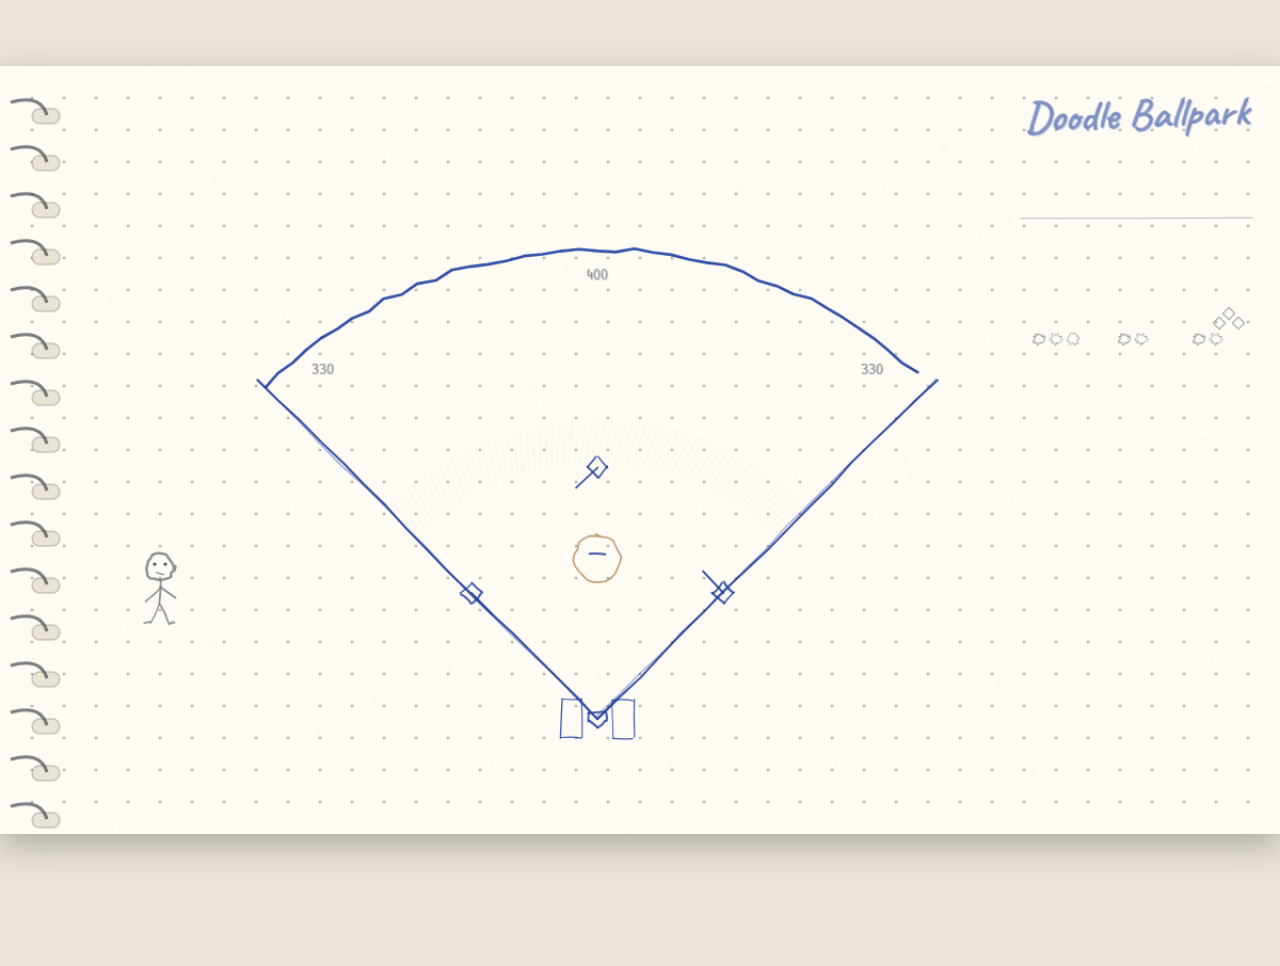
==== commit 39a8db0c: "Ballpark onboarding: you bat first, how-to card, on-field prompts, swing line lights up in the hitti" ====
--- a/games/baseball/index.html
+++ b/games/baseball/index.html
@@ -37,6 +37,7 @@
     <div class="label" id="pitchLabel">pick a pitch, then click a spot in the zone</div>
     <div id="pitches"><button data-p="fast">fastball</button><button data-p="curve">curve</button><button data-p="change">changeup</button></div>
     <div id="hint"></div>
+    <button id="howto">how to play</button>
   </div>
 </div></div>
 <script src="../../shared/paper.js"></script>
@@ -98,11 +99,11 @@
 function popup(text, x, y, color = INK, size = 22) { popups.push({ text, x, y, color, size, life: 55 }); }
 function burst(x, y, color) { bursts.push({ x, y, color, t: 0, seed: Math.random() * 1000 }); }
 function fanDo(kind, len) { fan = { kind, t: len, len }; }
-const NAME_BOX = { x: 952, y: 146, w: 110, h: 26 };
+const NAME_BOX = { x: 952, y: 114, w: 110, h: 26 };
 function renameTeam() {
   if (document.getElementById('rename')) return;
   const inp = document.createElement('input'); inp.id = 'rename'; inp.maxLength = 10; inp.value = teamName === 'YOU' ? '' : teamName; inp.placeholder = 'team name';
-  inp.style.cssText = "position:absolute;left:958px;top:146px;width:100px;font-family:'Patrick Hand',cursive;font-size:18px;color:#4a4a50;background:#fdfbf4;border:none;border-bottom:2px solid #9a9aa0;outline:none;padding:0 2px";
+  inp.style.cssText = "position:absolute;left:958px;top:114px;width:100px;font-family:'Patrick Hand',cursive;font-size:18px;color:#4a4a50;background:#fdfbf4;border:none;border-bottom:2px solid #9a9aa0;outline:none;padding:0 2px";
   stage.appendChild(inp); inp.focus(); inp.select();
   const done = save => { if (save) { const v = inp.value.trim().slice(0, 10); teamName = v || 'YOU'; localStorage.setItem('bb.team', teamName); } inp.remove(); };
   inp.addEventListener('keydown', e => { e.stopPropagation(); if (e.key === 'Enter') done(true); if (e.key === 'Escape') done(false); });
@@ -112,17 +113,17 @@
 function newGame() {
   game = { inning: 1, half: 'top', outs: 0, balls: 0, strikes: 0, bases: [null, null, null], score: { you: 0, pencils: 0 }, line: { you: [], pencils: [] }, hits: { you: 0, pencils: 0 }, over: false };
   introT = 0; stage.classList.add('intro'); msg = null; play = null; pitch = null; runnersAnim = []; popups = []; bursts = []; trail = []; fan = { kind: 'idle', t: 0, len: 0 };
-  resetFielders(); say(teamName === 'YOU' ? 'play ball!' : `${teamName} vs the pencils. play ball!`, INK, 150);
-  setTimeout(nextPitch, 2600); updateUI();
-}
-function batting() { return game.half === 'bottom'; }          // you are the home team: you pitch in the top, bat in the bottom
+  resetFielders(); game.abs = 0; game.pabs = 0;
+  setTimeout(() => { state = 'howto'; updateUI(); }, 2400); updateUI();
+}
+function batting() { return game.half === 'top'; }             // you're the visitors: you bat first, then pitch
 function resetFielders() { for (const k in FIELD_SPOTS) fielders[k] = { x: FIELD_SPOTS[k].x, y: FIELD_SPOTS[k].y, tx: FIELD_SPOTS[k].x, ty: FIELD_SPOTS[k].y, id: 300 + Object.keys(fielders).length * 7 }; }
 function say(text, color = INK, life = 110, sub = '') { msg = { text, color, life, sub }; }
 function updateUI() {
   const b = batting();
   pitchesEl.classList.toggle('on', !b && !game.over);
-  pitchLabel.textContent = b ? 'batting' : 'pitching';
-  hintEl.textContent = game.over ? 'game over. new game to play again.' : b ? 'click to swing when the ball reaches the plate. early pulls it left, late goes right. click above the ball to lift it, below to chop it.' : 'pick a pitch, then click where you want it in the zone. corners get weaker contact.';
+  hintEl.textContent = game.over ? 'game over. new game to play again.' : state === 'howto' ? '' : b ? 'BATTING: click (or space) the moment the ball crosses the dashed line. early = left field, late = right. click above the ball to lift it, below to chop it.' : 'PITCHING: pick a pitch above, then click a spot inside the red zone at the plate. corners get weaker contact.';
+  pitchLabel.textContent = b ? 'you\'re batting' : 'you\'re pitching';
   [...pitchesEl.querySelectorAll('button')].forEach(bt => bt.classList.toggle('sel', bt.dataset.p === pitchType));
 }
 
@@ -132,6 +133,7 @@
   if (game.over) return;
   if (!batting() && game.balls === 0 && game.strikes === 0 && !pitch) pencilIdx = (pencilIdx + (state === 'pitchpick' ? 0 : 1)) % PENCIL_NAMES.length;
   state = batting() ? 'batting' : 'pitchpick'; pitch = null; play = null; swing = null; aimSpot = null; runnersAnim = [];
+  if (game.balls === 0 && game.strikes === 0) { if (batting()) game.abs++; else game.pabs++; }
   if (batting()) setTimeout(() => { if (state === 'batting' && !pitch) throwPitch(cpuPickPitch(), (Math.random() - .5) * 70); }, 900 + Math.random() * 900);
   updateUI();
 }
@@ -240,15 +242,16 @@
 function recordOut() { game.outs++; game.balls = 0; game.strikes = 0; }
 function afterPlay() {
   play = null; pitch = null; swing = null; resetFielders();
+  if (game.half === 'bottom' && game.inning >= 3 && game.score.pencils > game.score.you) { setTimeout(endGame, 1200); return; }
   if (game.outs >= 3) { setTimeout(changeSides, 1500); return; }
   setTimeout(nextPitch, 1500);
 }
 function changeSides() {
   game.outs = 0; game.balls = 0; game.strikes = 0; game.bases = [null, null, null];
-  if (game.half === 'top') { game.half = 'bottom'; if (game.inning >= 3 && game.score.you > game.score.pencils) return endGame(); say('bottom of the ' + ordinal(game.inning), GRAPHITE, 120, 'you\'re up'); }
+  if (game.half === 'top') { game.half = 'bottom'; if (game.inning >= 3 && game.score.pencils > game.score.you) return endGame(); say('bottom of the ' + ordinal(game.inning), GRAPHITE, 120, 'the pencils bat. you\'re pitching'); }
   else {
     if (game.inning >= 3 && game.score.you !== game.score.pencils) return endGame();
-    game.inning++; game.half = 'top'; say(game.inning > 3 ? 'extra innings!' : 'top of the ' + ordinal(game.inning), GRAPHITE, 120, 'you\'re pitching');
+    game.inning++; game.half = 'top'; say(game.inning > 3 ? 'extra innings!' : 'top of the ' + ordinal(game.inning), GRAPHITE, 120, 'you\'re up');
   }
   for (const s of ['you', 'pencils']) while (game.line[s].length < game.inning) game.line[s].push(0);
   setTimeout(nextPitch, 1800); updateUI();
@@ -276,11 +279,12 @@
 function onDown(e) {
   SFX.resume(); const p = canvasPos(e); mouse = p;
   if (introT < 120) return;
+  if (state === 'howto') { dismissHowto(); e.preventDefault(); return; }
   if (p.x >= NAME_BOX.x && p.x <= NAME_BOX.x + NAME_BOX.w && p.y >= NAME_BOX.y && p.y <= NAME_BOX.y + NAME_BOX.h && state !== 'play') { renameTeam(); e.preventDefault(); return; }
   if (game.over) return;
   if (state === 'batting' && pitch && !swing) { swingAt(p); e.preventDefault(); }
   else if (state === 'pitchpick' && !pitch) { // aim within the zone box in front of the plate
-    if (Math.abs(p.x - HOME.x) < 70 && Math.abs(p.y - (HOME.y - 26)) < 40) { aimSpot = p; throwPitch(pitchType, p.x - HOME.x); e.preventDefault(); }
+    if (Math.abs(p.x - HOME.x) < 60 && Math.abs(p.y - (HOME.y - 34)) < 44) { aimSpot = p; throwPitch(pitchType, Math.max(-44, Math.min(44, p.x - HOME.x))); e.preventDefault(); }
   }
 }
 canvas.addEventListener('mousedown', onDown); canvas.addEventListener('touchstart', onDown, { passive: false });
@@ -288,6 +292,8 @@
 window.addEventListener('keydown', e => { if (e.target.tagName === 'INPUT') return; if (e.code === 'Space' && state === 'batting' && pitch && !swing) { e.preventDefault(); swingAt({ x: HOME.x, y: pitchPos(pitch, pitch.t).y }); } });
 pitchesEl.addEventListener('click', e => { const b = e.target.closest('button'); if (!b) return; SFX.click(); pitchType = b.dataset.p; updateUI(); });
 document.getElementById('newgame').onclick = () => { SFX.resume(); SFX.click(); newGame(); };
+document.getElementById('howto').onclick = () => { SFX.resume(); SFX.click(); if (!pitch && !play && !game.over) { state = 'howto'; updateUI(); } };
+function dismissHowto() { state = 'idle'; say('play ball!', INK, 90, batting() ? 'you\'re up first' : ''); setTimeout(nextPitch, 1200); updateUI(); }
 const SPK_ON = '<svg width="34" height="26" viewBox="0 0 34 26" fill="none" stroke="#7a7a82" stroke-width="2" stroke-linecap="round" stroke-linejoin="round"><path d="M3 10.5 L9 10 L16 4.5 L16.4 21.5 L9 16.5 L3.2 16.2 Z"/><path d="M21 9.5 Q24 13 21 16.8"/><path d="M25 6 Q30 13 25.3 20.2"/></svg>';
 const SPK_OFF = '<svg width="34" height="26" viewBox="0 0 34 26" fill="none" stroke="#7a7a82" stroke-width="2" stroke-linecap="round" stroke-linejoin="round"><path d="M3 10.5 L9 10 L16 4.5 L16.4 21.5 L9 16.5 L3.2 16.2 Z"/><path d="M21 8.5 L30 17.5"/><path d="M30 8.2 L21.2 17.8"/></svg>';
 const muteBtn = document.getElementById('mute'); muteBtn.innerHTML = SPK_ON;
@@ -355,8 +361,7 @@
   ink.circle(MOUND.x, MOUND.y, 22, 70, DIRT, 1.4, 1); ink.line(MOUND.x - 8, MOUND.y - 4, MOUND.x + 8, MOUND.y - 4, 71, INK, 2, 1);
   // batter's boxes
   for (const s of [-1, 1]) ink.poly([{ x: HOME.x + s * 14, y: HOME.y - 18 }, { x: HOME.x + s * 34, y: HOME.y - 18 }, { x: HOME.x + s * 34, y: HOME.y + 18 }, { x: HOME.x + s * 14, y: HOME.y + 18 }], 80 + s * 3, INK, 1.2, 1);
-  // the strike zone when you're pitching
-  if (state === 'pitchpick' && !pitch) { ctx.setLineDash([4, 5]); ctx.strokeStyle = RED; ctx.globalAlpha = 0.6; ctx.lineWidth = 1.5; ctx.strokeRect(HOME.x - 30, HOME.y - 56, 60, 44); ctx.setLineDash([]); ctx.globalAlpha = 1; ink.text('the zone', HOME.x, HOME.y - 62, { size: 14, color: RED, font: 'Patrick Hand', weight: 400, alpha: 0.7 }); }
+  if (state === 'pitchpick' && !pitch) ink.text('the zone', HOME.x, HOME.y - 66, { size: 14, color: RED, font: 'Patrick Hand', weight: 400, alpha: 0.7 });
 }
 function stick(x, y, id, col = PEN_MD, glove = false, tilt = 0) { // a pencil fielder
   ink.circle(x, y - 22, 6, id, col, 1.4, 1); ink.line(x, y - 16, x, y - 2, id + 1, col, 1.3, 1);
@@ -393,7 +398,49 @@
     if (play.phase === 'flight' && !play.cut) { ctx.setLineDash([3, 4]); ctx.strokeStyle = GRAPHITE; ctx.globalAlpha = 0.35; ctx.beginPath(); ctx.arc(play.land.x, play.land.y, 7, 0, 7); ctx.stroke(); ctx.setLineDash([]); ctx.globalAlpha = 1; }
   }
 }
-function drawSwingHint() { if (state !== 'batting' || !pitch || swing) return; ctx.setLineDash([3, 4]); ctx.strokeStyle = INK; ctx.globalAlpha = 0.35; ctx.lineWidth = 1; ctx.beginPath(); ctx.moveTo(HOME.x - 46, HOME.y - 26); ctx.lineTo(HOME.x + 46, HOME.y - 26); ctx.stroke(); ctx.setLineDash([]); ctx.globalAlpha = 1; }
+function drawSwingHint() {
+  if (state !== 'batting' || play) return;
+  const hot = pitch && !swing && Math.abs(pitch.T - pitch.t) <= 8;           // the ball is in the hittable window
+  ctx.setLineDash(hot ? [] : [3, 4]); ctx.strokeStyle = hot ? RED : INK; ctx.globalAlpha = hot ? 0.9 : 0.4; ctx.lineWidth = hot ? 3 : 1.2;
+  ctx.beginPath(); ctx.moveTo(HOME.x - 50, HOME.y - 26); ctx.lineTo(HOME.x + 50, HOME.y - 26); ctx.stroke(); ctx.setLineDash([]); ctx.globalAlpha = 1;
+  if (game.abs <= 2 && !swing) { // first couple of at-bats: spell it out
+    ink.text(hot ? 'SWING!' : 'click when the ball crosses this line', HOME.x - 60, HOME.y - 34, { size: hot ? 26 : 16, color: hot ? RED : PEN_DK, font: hot ? 'Caveat' : 'Patrick Hand', weight: hot ? 700 : 400, align: 'right', rot: -0.04 });
+    ink.line(HOME.x - 62, HOME.y - 30, HOME.x - 52, HOME.y - 27, 950, PEN_DK, 1.2, 1); ink.line(HOME.x - 52, HOME.y - 27, HOME.x - 58, HOME.y - 23, 951, PEN_DK, 1.2, 1);
+    if (!pitch) ink.text('here comes the pitch...', MOUND.x + 40, MOUND.y - 30, { size: 15, color: PEN_MD, font: 'Patrick Hand', weight: 400, align: 'left', alpha: 0.5 + Math.sin(frame * 0.1) * 0.3 });
+  }
+}
+function drawPitchHint() {
+  if (state !== 'pitchpick' || pitch) return;
+  const pulse = 1 + Math.sin(frame * 0.12) * 0.08;
+  ctx.save(); ctx.translate(HOME.x, HOME.y - 34); ctx.scale(pulse, pulse); ctx.setLineDash([4, 5]); ctx.strokeStyle = RED; ctx.globalAlpha = 0.75; ctx.lineWidth = 1.8; ctx.strokeRect(-32, -24, 64, 48); ctx.setLineDash([]); ctx.restore(); ctx.globalAlpha = 1;
+  if (game.pabs <= 2) {
+    ink.text('click a spot in here to pitch', HOME.x - 44, HOME.y - 44, { size: 16, color: RED, font: 'Patrick Hand', weight: 400, align: 'right', rot: -0.04 });
+    ink.line(HOME.x - 46, HOME.y - 40, HOME.x - 34, HOME.y - 34, 960, RED, 1.2, 1); ink.line(HOME.x - 34, HOME.y - 34, HOME.x - 42, HOME.y - 33, 961, RED, 1.2, 1);
+    ink.text(`(${PITCHES[pitchType].name} · change it on the right →)`, HOME.x + 60, HOME.y - 60, { size: 14, color: PEN_MD, font: 'Patrick Hand', weight: 400, align: 'left' });
+  }
+}
+function drawHowto() {
+  if (state !== 'howto') return;
+  const X = 250, Y = 150, Wd = 620, Hh = 400;
+  ctx.fillStyle = 'rgba(253,251,244,.94)'; ctx.fillRect(X, Y, Wd, Hh);
+  box(X, Y, Wd, Hh, 700, PEN_DK, 2.2);
+  ink.text('how to play', X + Wd / 2, Y + 50, { size: 44, color: INK, rot: -0.03 });
+  const PH = { font: 'Patrick Hand', weight: 400, color: PEN_DK, align: 'left' };
+  ink.text('BATTING', X + 40, Y + 105, { size: 24, color: INK, align: 'left' });
+  ink.text('the pencil pitcher throws. click (or press space) the moment', X + 40, Y + 132, { ...PH, size: 18 });
+  ink.text('the ball crosses the dashed line in front of the plate.', X + 40, Y + 154, { ...PH, size: 18 });
+  ink.text('early = left field · perfect = up the middle, hardest · late = right field', X + 40, Y + 178, { ...PH, size: 16, color: PEN_MD });
+  ink.text('click above the ball to lift a fly ball, below it to chop a grounder.', X + 40, Y + 200, { ...PH, size: 16, color: PEN_MD });
+  // little doodle: ball and the line
+  ctx.setLineDash([3, 4]); ctx.strokeStyle = INK; ctx.lineWidth = 1.5; ctx.beginPath(); ctx.moveTo(X + 500, Y + 150); ctx.lineTo(X + 580, Y + 150); ctx.stroke(); ctx.setLineDash([]);
+  drawBallAt(X + 540, Y + 118, 0, 1.3); ink.line(X + 540, Y + 128, X + 540, Y + 142, 710, PEN_MD, 1, 1); ink.text('click!', X + 552, Y + 172, { size: 16, color: RED, font: 'Caveat', weight: 700, align: 'left', rot: -0.1 });
+  ink.text('PITCHING', X + 40, Y + 250, { size: 24, color: INK, align: 'left' });
+  ink.text('pick fastball, curve or changeup on the right, then click a spot', X + 40, Y + 277, { ...PH, size: 18 });
+  ink.text('inside the red zone at the plate. corners are harder to hit.', X + 40, Y + 299, { ...PH, size: 18 });
+  ctx.setLineDash([4, 5]); ctx.strokeStyle = RED; ctx.lineWidth = 1.5; ctx.strokeRect(X + 510, Y + 255, 56, 44); ctx.setLineDash([]); ink.text('click!', X + 566, Y + 322, { size: 16, color: RED, font: 'Caveat', weight: 700, align: 'left', rot: -0.1 }); ink.circle(X + 548, Y + 280, 3, 720, RED, 1.2, 1);
+  ink.text('three innings against the pencils. you bat first.', X + 40, Y + 342, { ...PH, size: 17, color: PEN_MD });
+  ink.text('click anywhere to play ball', X + Wd / 2, Y + 378, { size: 24, color: RED, rot: -0.03, alpha: 0.6 + Math.sin(frame * 0.1) * 0.3 });
+}
 function box(x, y, w, h, id, color, width, prog = 1) { ink.line(x, y, x + w, y, id, color, width, 2, prog * 4); ink.line(x + w, y, x + w, y + h, id + 1, color, width, 2, prog * 4 - 1); ink.line(x + w, y + h, x, y + h, id + 2, color, width, 2, prog * 4 - 2); ink.line(x, y + h, x, y, id + 3, color, width, 2, prog * 4 - 3); }
 function drawScorecard() {
   const X = 950, Wd = 232, PH = 'Patrick Hand';
@@ -403,15 +450,15 @@
   const inn = Math.max(3, game.inning), cw = Math.min(28, 150 / inn), x0 = X + 68;
   for (let i = 0; i < inn; i++) ink.text(String(i + 1), x0 + i * cw + cw / 2, 100, { size: 13, color: PEN_LT, font: PH, weight: 400 });
   ink.text('R', X + Wd - 16, 100, { size: 13, color: PEN_LT, font: PH, weight: 400 });
-  const rowY = [128, 160]; [['pencils', 'PENCILS', PEN_MD], ['you', teamName, PEN_MD]].forEach(([k, label, col], ri) => {
+  const rowY = [128, 160]; [['you', teamName, PEN_MD], ['pencils', 'PENCILS', PEN_MD]].forEach(([k, label, col], ri) => {
     const y = rowY[ri]; const shown = k === 'you' && document.getElementById('rename') ? '' : label; ink.text(shown, X + 10, y, { size: label.length > 7 ? 15 : 18, color: col, font: PH, weight: 400, align: 'left' });
     if (k === 'you') ink.text('✎', X + 14 + Math.min(80, label.length * (label.length > 7 ? 7 : 9)), y - 2, { size: 11, color: PEN_LT, font: PH, weight: 400, alpha: 0.7, align: 'left' });
-    for (let i = 0; i < inn; i++) { const v = game.line[k][i]; const cur = game.inning === i + 1 && ((k === 'pencils') === (game.half === 'top')); ink.text(v === undefined ? (cur ? '·' : '') : String(v), x0 + i * cw + cw / 2, y, { size: 16, color: cur ? PEN_DK : PEN_MD, font: PH, weight: 400 }); }
+    for (let i = 0; i < inn; i++) { const v = game.line[k][i]; const cur = game.inning === i + 1 && ((k === 'you') === (game.half === 'top')); ink.text(v === undefined ? (cur ? '·' : '') : String(v), x0 + i * cw + cw / 2, y, { size: 16, color: cur ? PEN_DK : PEN_MD, font: PH, weight: 400 }); }
     ink.text(String(game.score[k]), X + Wd - 16, y + 2, { size: 24, color: PEN_DK });
   });
   ink.line(X + 8, 142, X + Wd - 8, 142, 830, PEN_LT, 1, 1);
   ink.text(`${game.half} ${ordinal(game.inning)}`, X + 10, 188, { size: 14, color: PEN_LT, font: PH, weight: 400, align: 'left' });
-  ink.text(`H ${game.hits.pencils}–${game.hits.you}`, X + Wd - 10, 188, { size: 14, color: PEN_LT, font: PH, weight: 400, align: 'right' });
+  ink.text(`H ${game.hits.you}–${game.hits.pencils}`, X + Wd - 10, 188, { size: 14, color: PEN_LT, font: PH, weight: 400, align: 'right' });
   // the count
   const cp = rv(100, 20); box(X, 212, Wd, 64, 850, PEN_LT, 1.6, cp); ink.setAlpha(rv(112, 16));
   const dots = (label, n, max, x, col) => { ink.text(label, x, 244, { size: 15, color: PEN_MD, font: PH, weight: 400, align: 'left' }); for (let i = 0; i < max; i++) { const cx = x + 14 + i * 16, cy = 256; if (i < n) { ctx.fillStyle = col; ctx.globalAlpha = 0.85; ctx.beginPath(); ctx.arc(cx, cy, 5, 0, 7); ctx.fill(); ctx.globalAlpha = 1; } else ink.circle(cx, cy, 5, 860 + i, PEN_LT, 1, 1); } };
@@ -448,7 +495,7 @@
 }
 function draw() {
   ctx.drawImage(paper, 0, 0);
-  drawField(); drawSwingHint(); drawPeople(); drawBall(); drawExtras(); drawScorecard(); drawMsg();
+  drawField(); drawSwingHint(); drawPitchHint(); drawPeople(); drawBall(); drawExtras(); drawScorecard(); drawMsg(); drawHowto();
 }
 newGame(); tick();
 </script>
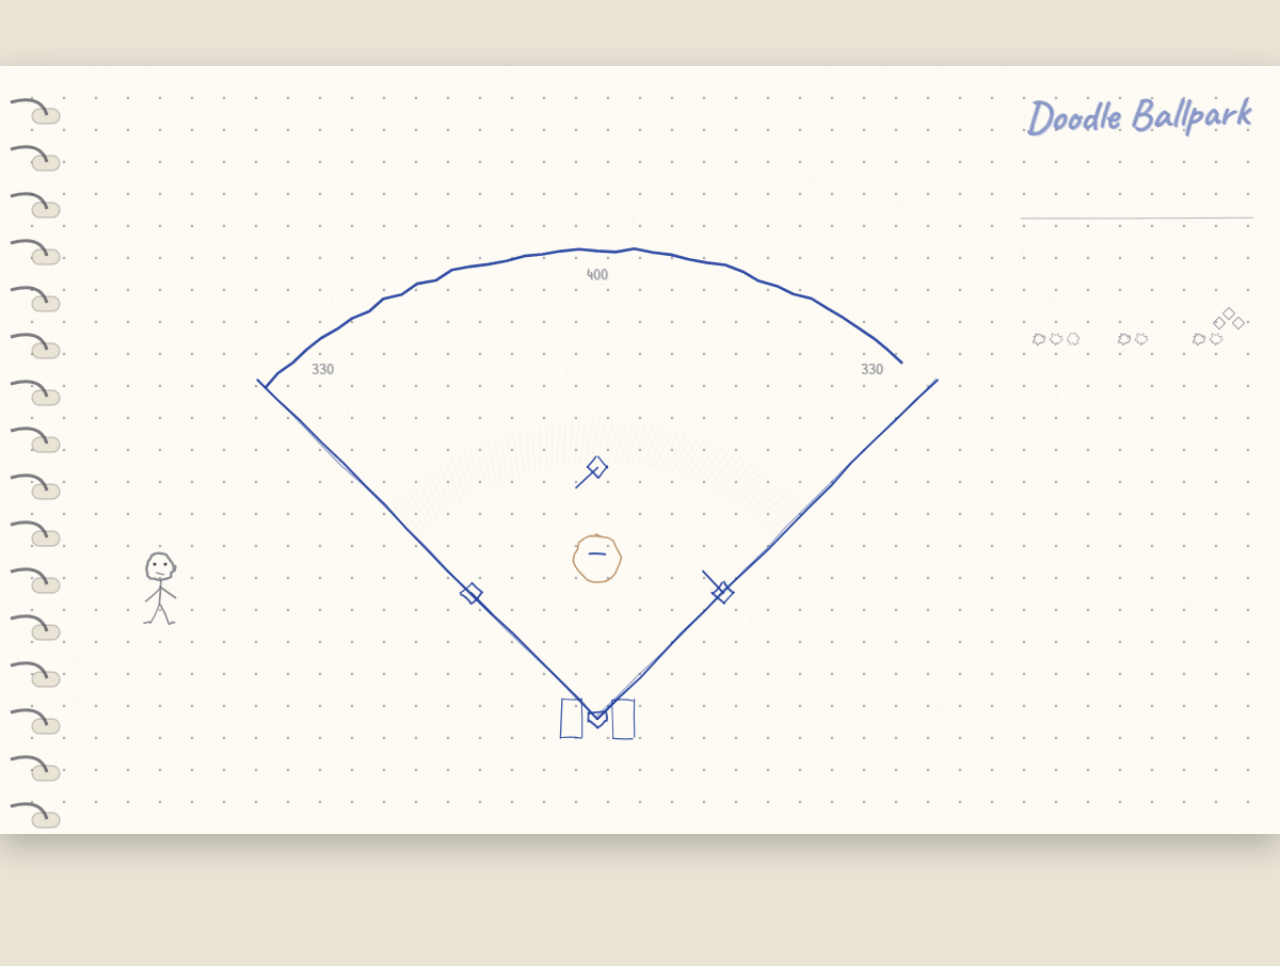
==== commit 116efd11: "Ballpark: slower pitches with a wind-up, wider swing timing windows Co-Authored-By: Claude Fable 5.1" ====
--- a/games/baseball/index.html
+++ b/games/baseball/index.html
@@ -128,7 +128,7 @@
 }
 
 // ---------- pitches ----------
-const PITCHES = { fast: { spd: 4.4, sway: 0, name: 'fastball' }, curve: { spd: 3.3, sway: 46, name: 'curveball' }, change: { spd: 2.7, sway: 8, name: 'changeup' } };
+const PITCHES = { fast: { spd: 2.3, sway: 0, name: 'fastball' }, curve: { spd: 1.8, sway: 46, name: 'curveball' }, change: { spd: 1.45, sway: 8, name: 'changeup' } };
 function nextPitch() {
   if (game.over) return;
   if (!batting() && game.balls === 0 && game.strikes === 0 && !pitch) pencilIdx = (pencilIdx + (state === 'pitchpick' ? 0 : 1)) % PENCIL_NAMES.length;
@@ -140,7 +140,7 @@
 function cpuPickPitch() { const r = Math.random(); return r < 0.5 ? 'fast' : r < 0.8 ? 'curve' : 'change'; }
 function throwPitch(type, targetX) { // targetX: offset from the middle of the plate. |x| <= 30 is a strike
   const p = PITCHES[type]; const err = (Math.random() - .5) * (batting() ? 14 : 22);
-  pitch = { type, x: MOUND.x, y: MOUND.y + 10, t: 0, T: (HOME.y - MOUND.y - 10) / p.spd, tx: targetX + err, spd: p.spd, sway: p.sway * (Math.random() > .5 ? 1 : -1) };
+  pitch = { type, x: MOUND.x, y: MOUND.y + 10, t: 0, wind: 26, T: (HOME.y - MOUND.y - 10) / p.spd, tx: targetX + err, spd: p.spd, sway: p.sway * (Math.random() > .5 ? 1 : -1) };
   pitch.name = p.name; state = batting() ? 'batting' : 'pitching'; SFX.pencil();
 }
 function pitchPos(pt, t) { // where the pitch is at time t: drifts to its target, curves break late
@@ -151,10 +151,10 @@
 // ---------- contact ----------
 function swingAt(clickPos) { // you swing: timing -> direction & power, click height -> launch angle
   if (!pitch || swing) return;
-  const dt = (pitch.T - pitch.t);                 // frames until it reaches the plate; + = early
+  const dt = (pitch.T - pitch.t) + pitch.wind;                 // frames until it reaches the plate; + = early
   const pos = pitchPos(pitch, pitch.t);
   swing = { t: 0 }; SFX.whiff();
-  const early = dt / 6, inReach = Math.abs(pos.x - HOME.x) < 46;
+  const early = dt / 11, inReach = Math.abs(pos.x - HOME.x) < 46;
   if (Math.abs(early) > 1.4 || !inReach) { pitch.result = 'swing-miss'; popup(!inReach ? 'out of reach' : early > 0 ? 'way early' : 'way late', HOME.x + 70, HOME.y - 40, GRAPHITE, 18); return; }
   popup(Math.abs(early) < 0.22 ? 'PERFECT!' : Math.abs(early) < 0.6 ? (early > 0 ? 'a bit early' : 'a bit late') : (early > 0 ? 'early' : 'late'), HOME.x + 70, HOME.y - 40, Math.abs(early) < 0.22 ? RED : INK, Math.abs(early) < 0.22 ? 26 : 18);
   const dir = -90 - early * 40 + (Math.random() - .5) * 8;      // early = pulled to left (screen up-left), late = right field
@@ -308,7 +308,8 @@
   if (play && play.phase === 'flight' && frame % 2 === 0) trail.push({ x: play.x, y: play.y - play.z * 0.5, life: 40 }); trail = trail.filter(t => --t.life > 0);
   if (swing) swing.t++;
   if (pitch && (state === 'batting' || state === 'pitching')) {
-    pitch.t++;
+    if (pitch.wind > 0) { pitch.wind--; if (pitch.wind === 0) SFX.pencil(); }
+    else pitch.t++;
     if (state === 'pitching' && !pitch.result && pitch.t >= pitch.T - 5) cpuSwing();
     if (pitch.t >= pitch.T) { if (pitch.result === 'contact') { state = 'play'; launch(pitch.contact); } else resolvePitch(); }
   }
@@ -373,7 +374,8 @@
   const pf = rv(90, 30); if (pf <= 0) return;
   ink.setAlpha(pf);
   const youField = !batting();
-  for (const k in fielders) { const f = fielders[k]; if (k === 'C' && batting()) { stick(f.x, f.y + 4, f.id, youField ? INK : PEN_MD, true); continue; } stick(f.x, f.y, f.id, youField ? INK : PEN_MD, true, play && play.fielder === k ? 4 : 0); }
+  for (const k in fielders) { const f = fielders[k]; if (k === 'C' && batting()) { stick(f.x, f.y + 4, f.id, youField ? INK : PEN_MD, true); continue; } stick(f.x, f.y, f.id, youField ? INK : PEN_MD, true, play && play.fielder === k ? 4 : 0);
+    if (k === 'P' && pitch && pitch.wind > 0) { const u = pitch.wind / 26, col = youField ? INK : PEN_MD; ink.line(f.x, f.y - 12, f.x - 6 - 10 * (1 - u), f.y - 30 + 8 * (1 - u), f.id + 9, col, 1.4, 1); drawBallAt(f.x - 8 - 10 * (1 - u), f.y - 33 + 8 * (1 - u), 0, 0.9); } }
   // batter at the plate
   if ((state === 'batting' || state === 'pitching' || state === 'pitchpick') && !play) {
     const bx = HOME.x + 26, by = HOME.y + 2, col = batting() ? INK : PEN_MD;
@@ -390,7 +392,7 @@
 }
 function drawBallAt(x, y, z, big = 1) { const k = (1 + z / 120) * big; ctx.save(); ctx.translate(x, y - z * 0.5); ctx.scale(k, k); ctx.fillStyle = '#fbf8ee'; ctx.strokeStyle = PEN_DK; ctx.lineWidth = 1.2; ctx.beginPath(); ctx.arc(0, 0, 4.5, 0, 7); ctx.fill(); ctx.stroke(); ctx.strokeStyle = RED; ctx.lineWidth = 0.9; ctx.beginPath(); ctx.arc(-1.5, 0, 3.5, -1.1, 1.1); ctx.stroke(); ctx.beginPath(); ctx.arc(1.5, 0, 3.5, Math.PI - 1.1, Math.PI + 1.1); ctx.stroke(); ctx.restore(); }
 function drawBall() {
-  if (pitch && (state === 'batting' || state === 'pitching')) { const p = pitchPos(pitch, pitch.t); ctx.fillStyle = 'rgba(0,0,0,.1)'; ctx.beginPath(); ctx.ellipse(p.x, p.y + 3, 4, 2, 0, 0, 7); ctx.fill(); drawBallAt(p.x, p.y, 4, 1.1); if (aimSpot) { ctx.setLineDash([2, 3]); ctx.strokeStyle = RED; ctx.globalAlpha = 0.4; ctx.beginPath(); ctx.arc(aimSpot.x, aimSpot.y, 6, 0, 7); ctx.stroke(); ctx.setLineDash([]); ctx.globalAlpha = 1; } }
+  if (pitch && pitch.wind === 0 && (state === 'batting' || state === 'pitching')) { const p = pitchPos(pitch, pitch.t); ctx.fillStyle = 'rgba(0,0,0,.1)'; ctx.beginPath(); ctx.ellipse(p.x, p.y + 3, 4, 2, 0, 0, 7); ctx.fill(); drawBallAt(p.x, p.y, 4, 1.1); if (aimSpot) { ctx.setLineDash([2, 3]); ctx.strokeStyle = RED; ctx.globalAlpha = 0.4; ctx.beginPath(); ctx.arc(aimSpot.x, aimSpot.y, 6, 0, 7); ctx.stroke(); ctx.setLineDash([]); ctx.globalAlpha = 1; } }
   if (play) {
     if (play.phase === 'throw') { const f = play.cut, u = Math.min(1, play.t / 24), x = f.x + (BASES[1].x - f.x) * u, y = f.y + (BASES[1].y - f.y) * u, z = Math.sin(u * Math.PI) * 30; drawBallAt(x, y, z); }
     else if (play.phase !== 'done' || play.outcome.kind === 'hr') { ctx.fillStyle = 'rgba(0,0,0,.12)'; ctx.beginPath(); ctx.ellipse(play.x, play.y + 3, 5, 2.5, 0, 0, 7); ctx.fill(); drawBallAt(play.x, play.y, play.z); }
@@ -400,7 +402,7 @@
 }
 function drawSwingHint() {
   if (state !== 'batting' || play) return;
-  const hot = pitch && !swing && Math.abs(pitch.T - pitch.t) <= 8;           // the ball is in the hittable window
+  const hot = pitch && !swing && pitch.wind === 0 && Math.abs(pitch.T - pitch.t) <= 14;   // the ball is in the hittable window
   ctx.setLineDash(hot ? [] : [3, 4]); ctx.strokeStyle = hot ? RED : INK; ctx.globalAlpha = hot ? 0.9 : 0.4; ctx.lineWidth = hot ? 3 : 1.2;
   ctx.beginPath(); ctx.moveTo(HOME.x - 50, HOME.y - 26); ctx.lineTo(HOME.x + 50, HOME.y - 26); ctx.stroke(); ctx.setLineDash([]); ctx.globalAlpha = 1;
   if (game.abs <= 2 && !swing) { // first couple of at-bats: spell it out
@@ -469,7 +471,7 @@
 }
 function drawExtras() {
   // pitch name as it leaves his hand
-  if (pitch && pitch.t > 4 && pitch.t < 40 && (state === 'batting' || state === 'pitching')) ink.text(pitch.name, MOUND.x + 44, MOUND.y - 14, { size: 15, color: PEN_MD, font: 'Patrick Hand', weight: 400, alpha: Math.min(1, (40 - pitch.t) / 12), align: 'left', rot: -0.06 });
+  if (pitch && pitch.t < 36 && (state === 'batting' || state === 'pitching')) ink.text(pitch.name, MOUND.x + 44, MOUND.y - 14, { size: 15, color: PEN_MD, font: 'Patrick Hand', weight: 400, alpha: Math.min(1, (36 - pitch.t) / 12), align: 'left', rot: -0.06 });
   ctx.fillStyle = INK; for (const t of trail) { ctx.globalAlpha = t.life / 40 * 0.35; ctx.beginPath(); ctx.arc(t.x, t.y, 1.8, 0, 7); ctx.fill(); } ctx.globalAlpha = 1;
   for (const p of popups) ink.text(p.text, p.x, p.y - (55 - p.life) * 0.5, { size: p.size, color: p.color, font: p.size > 22 ? 'Caveat' : 'Patrick Hand', weight: p.size > 22 ? 700 : 400, alpha: Math.min(1, p.life / 15), rot: -0.05 });
   for (const b of bursts) { const r = 6 + b.t * 2.2, a = 1 - b.t / 50; for (let i = 0; i < 9; i++) { const ang = b.seed + i / 9 * 6.28; ctx.globalAlpha = a * 0.8; ink.line(b.x + Math.cos(ang) * r * 0.55, b.y + Math.sin(ang) * r * 0.55, b.x + Math.cos(ang) * r, b.y + Math.sin(ang) * r, 900 + i + Math.floor(b.seed), b.color, 1.6, 1); } ctx.globalAlpha = 1; }
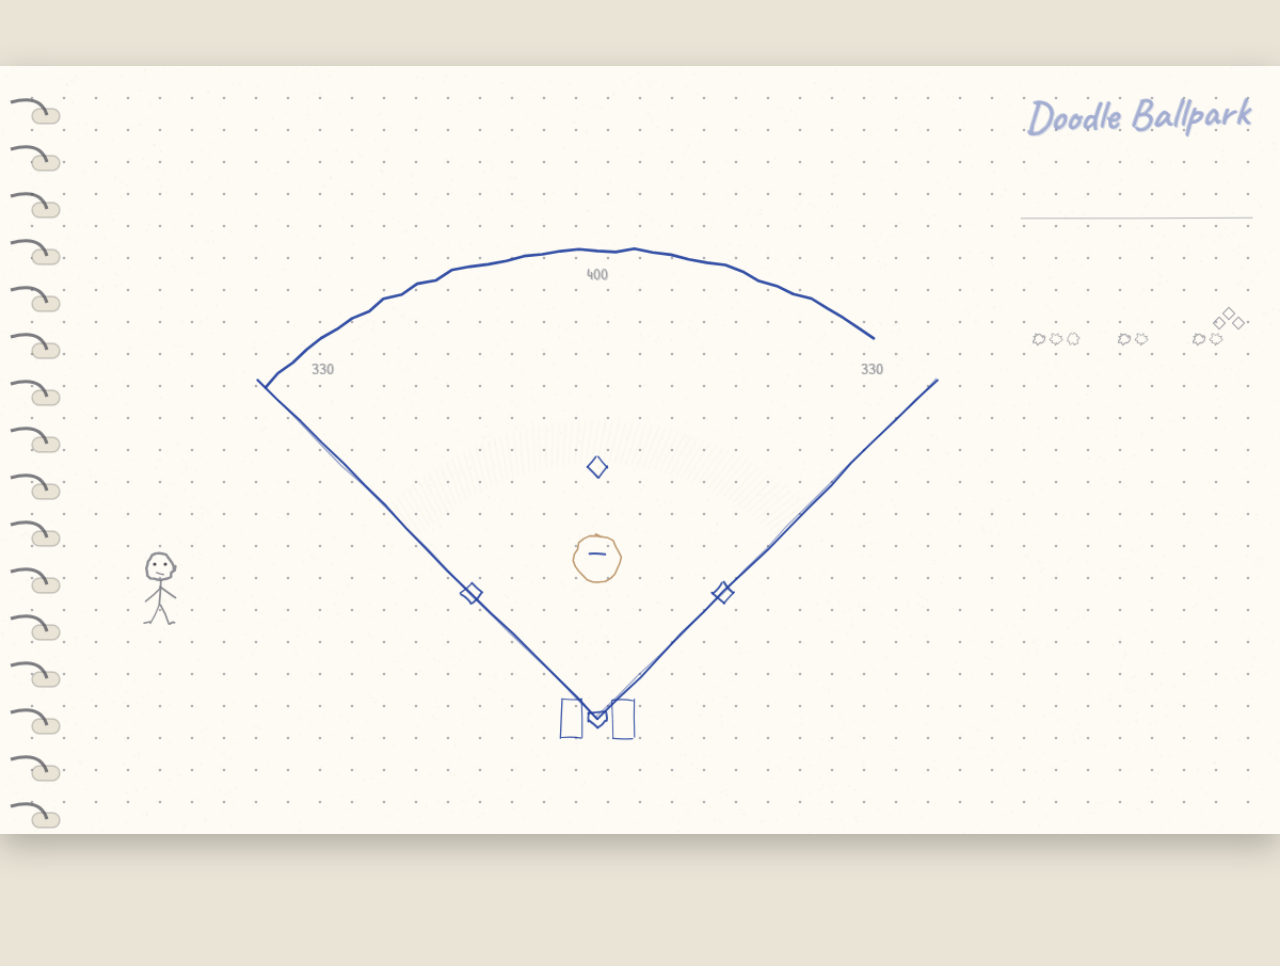
==== commit a01def74: "Ballpark: behind-the-plate batting view with drawn stadium, animated pitcher/batter/catcher, aiming " ====
--- a/games/baseball/index.html
+++ b/games/baseball/index.html
@@ -122,7 +122,7 @@
 function updateUI() {
   const b = batting();
   pitchesEl.classList.toggle('on', !b && !game.over);
-  hintEl.textContent = game.over ? 'game over. new game to play again.' : state === 'howto' ? '' : b ? 'BATTING: click (or space) the moment the ball crosses the dashed line. early = left field, late = right. click above the ball to lift it, below to chop it.' : 'PITCHING: pick a pitch above, then click a spot inside the red zone at the plate. corners get weaker contact.';
+  hintEl.textContent = game.over ? 'game over. new game to play again.' : state === 'howto' ? '' : b ? 'BATTING: put the ring where the ball will cross the zone and click (or space) as it gets there. ring under the ball lifts it, over it chops it. early = left field, late = right.' : 'PITCHING: pick a pitch above, then click a spot inside the red zone at the plate. corners get weaker contact.';
   pitchLabel.textContent = b ? 'you\'re batting' : 'you\'re pitching';
   [...pitchesEl.querySelectorAll('button')].forEach(bt => bt.classList.toggle('sel', bt.dataset.p === pitchType));
 }
@@ -141,6 +141,11 @@
 function throwPitch(type, targetX) { // targetX: offset from the middle of the plate. |x| <= 30 is a strike
   const p = PITCHES[type]; const err = (Math.random() - .5) * (batting() ? 14 : 22);
   pitch = { type, x: MOUND.x, y: MOUND.y + 10, t: 0, wind: 26, T: (HOME.y - MOUND.y - 10) / p.spd, tx: targetX + err, spd: p.spd, sway: p.sway * (Math.random() > .5 ? 1 : -1) };
+  if (batting()) { // the pencil pitcher picks a spot in or around the zone; the batter's-eye view shows it coming
+    const inZ = Math.random() < 0.66, side = Math.random() > .5 ? 1 : -1;
+    const fx = inZ ? (Math.random() - .5) * PV.ZW * 0.86 : side * (PV.ZW / 2 + 10 + Math.random() * 30), fy = inZ ? (Math.random() - .5) * PV.ZH * 0.86 : (Math.random() - .5) * (PV.ZH + 50);
+    Object.assign(pitch, { plate: true, fx, fy, drop: { fast: 0, change: 14, curve: 42 }[type], strike: Math.abs(fx) <= PV.ZW / 2 && Math.abs(fy) <= PV.ZH / 2, T: (HOME.y - MOUND.y - 10) / p.spd * 1.15 });
+  }
   pitch.name = p.name; state = batting() ? 'batting' : 'pitching'; SFX.pencil();
 }
 function pitchPos(pt, t) { // where the pitch is at time t: drifts to its target, curves break late
@@ -241,7 +246,7 @@
 }
 function recordOut() { game.outs++; game.balls = 0; game.strikes = 0; }
 function afterPlay() {
-  play = null; pitch = null; swing = null; resetFielders();
+  play = null; pitch = null; swing = null; resetFielders(); holdPlate = 0; caught = null; lastContact = null;
   if (game.half === 'bottom' && game.inning >= 3 && game.score.pencils > game.score.you) { setTimeout(endGame, 1200); return; }
   if (game.outs >= 3) { setTimeout(changeSides, 1500); return; }
   setTimeout(nextPitch, 1500);
@@ -267,8 +272,9 @@
   afterPlay();
 }
 function resolvePitch() {
-  const r = pitch.result || (Math.abs(pitchPos(pitch, pitch.T).x - HOME.x) <= 30 ? 'called-strike' : 'ball');
+  const r = pitch.result || ((pitch.plate ? pitch.strike : Math.abs(pitchPos(pitch, pitch.T).x - HOME.x) <= 30) ? 'called-strike' : 'ball');
   if (r === 'contact') { launch(pitch.contact); return; }
+  if (pitch.plate) { const p = platePitchPos(pitch, pitch.T); caught = { x: p.x, y: p.y, t: 26 }; SFX.pop(); }
   if (r === 'ball') { game.balls++; SFX.ball(); if (game.balls >= 4) return walkOrK('BB'); say('ball ' + game.balls, GRAPHITE, 50); }
   else { game.strikes++; SFX.strike(); if (game.strikes >= 3) return walkOrK('K'); say(r === 'swing-miss' ? 'swing and a miss' : 'strike ' + game.strikes, GRAPHITE, 60); }
   pitch = null; swing = null; setTimeout(nextPitch, 900);
@@ -282,14 +288,14 @@
   if (state === 'howto') { dismissHowto(); e.preventDefault(); return; }
   if (p.x >= NAME_BOX.x && p.x <= NAME_BOX.x + NAME_BOX.w && p.y >= NAME_BOX.y && p.y <= NAME_BOX.y + NAME_BOX.h && state !== 'play') { renameTeam(); e.preventDefault(); return; }
   if (game.over) return;
-  if (state === 'batting' && pitch && !swing) { swingAt(p); e.preventDefault(); }
+  if (state === 'batting' && pitch && !swing) { swingAtPlate(aimPos()); e.preventDefault(); }
   else if (state === 'pitchpick' && !pitch) { // aim within the zone box in front of the plate
     if (Math.abs(p.x - HOME.x) < 60 && Math.abs(p.y - (HOME.y - 34)) < 44) { aimSpot = p; throwPitch(pitchType, Math.max(-44, Math.min(44, p.x - HOME.x))); e.preventDefault(); }
   }
 }
 canvas.addEventListener('mousedown', onDown); canvas.addEventListener('touchstart', onDown, { passive: false });
 window.addEventListener('mousemove', e => { mouse = canvasPos(e); });
-window.addEventListener('keydown', e => { if (e.target.tagName === 'INPUT') return; if (e.code === 'Space' && state === 'batting' && pitch && !swing) { e.preventDefault(); swingAt({ x: HOME.x, y: pitchPos(pitch, pitch.t).y }); } });
+window.addEventListener('keydown', e => { if (e.target.tagName === 'INPUT') return; if (e.code === 'Space' && state === 'batting' && pitch && !swing) { e.preventDefault(); swingAtPlate(aimPos()); } });
 pitchesEl.addEventListener('click', e => { const b = e.target.closest('button'); if (!b) return; SFX.click(); pitchType = b.dataset.p; updateUI(); });
 document.getElementById('newgame').onclick = () => { SFX.resume(); SFX.click(); newGame(); };
 document.getElementById('howto').onclick = () => { SFX.resume(); SFX.click(); if (!pitch && !play && !game.over) { state = 'howto'; updateUI(); } };
@@ -299,6 +305,188 @@
 const muteBtn = document.getElementById('mute'); muteBtn.innerHTML = SPK_ON;
 muteBtn.onclick = () => { SFX.resume(); muteBtn.innerHTML = SFX.toggleMute() ? SPK_OFF : SPK_ON; };
 
+
+// ---------- the batting view: behind the plate, looking out at the whole ballpark ----------
+const PV = { x0: 190, x1: 945, hz: 262, ZX: 570, ZY: 500, ZW: 124, ZH: 140, mound: { x: 570, y: 392 }, hand: { x: 582, y: 336 } };
+const GREEN = '#6f9a5a', PAPER = 'rgb(253,251,244)';
+let view = 0, holdPlate = 0, caught = null, lastContact = null;      // view: 0 = the diamond, 1 = behind the plate (crossfades between)
+const plateBg = document.createElement('canvas'); plateBg.width = W; plateBg.height = H;
+const sceneCv = document.createElement('canvas'); sceneCv.width = W; sceneCv.height = H; const sctx = sceneCv.getContext('2d'); const sink = NotebookInk(sctx);
+// an illustrated plate can replace the drawn backdrop later: drop plate-batting.webp next to this file
+let plateCut = null; function usePlateImage(url) { const im = new Image(); im.onload = () => { plateCut = keyOut(im); }; im.src = url; }   // usePlateImage('plate-batting.webp') swaps in an illustrated backdrop
+function keyOut(img) { const c = document.createElement('canvas'); c.width = img.naturalWidth; c.height = img.naturalHeight; const g = c.getContext('2d'); g.drawImage(img, 0, 0); const im = g.getImageData(0, 0, c.width, c.height), d = im.data; let br = 0, bg = 0, bb = 0; for (const [px, py] of [[2, 2], [c.width - 3, 2], [2, c.height - 3], [c.width - 3, c.height - 3]]) { const i = (py * c.width + px) * 4; br += d[i] / 4; bg += d[i + 1] / 4; bb += d[i + 2] / 4; } for (let i = 0; i < d.length; i += 4) { const dist = Math.hypot(d[i] - br, d[i + 1] - bg, d[i + 2] - bb); d[i + 3] = Math.round(255 * Math.max(0, Math.min(1, (dist - 22) / 45))); } g.putImageData(im, 0, 0); return c; }
+function wallY(x) { const t = (x - PV.x0) / (PV.x1 - PV.x0); return PV.hz + 40 * Math.pow(Math.abs(t - 0.5) * 2, 2); }
+function fillScribble(g, pts, color, n, alpha, len = 6) { // colored-pencil fill: lots of short strokes clipped to a shape
+  g.save(); g.beginPath(); pts.forEach((p, i) => i ? g.lineTo(p.x, p.y) : g.moveTo(p.x, p.y)); g.closePath(); g.clip();
+  let minX = 1e9, maxX = -1e9, minY = 1e9, maxY = -1e9; pts.forEach(p => { minX = Math.min(minX, p.x); maxX = Math.max(maxX, p.x); minY = Math.min(minY, p.y); maxY = Math.max(maxY, p.y); });
+  g.strokeStyle = color; g.lineWidth = 1.2; g.globalAlpha = alpha; g.beginPath();
+  for (let i = 0; i < n; i++) { const x = minX + Math.random() * (maxX - minX), y = minY + Math.random() * (maxY - minY), a = -0.4 + Math.random() * 0.5; g.moveTo(x, y); g.lineTo(x + Math.cos(a) * len, y + Math.sin(a) * len); }
+  g.stroke(); g.restore(); g.globalAlpha = 1;
+}
+function ellipsePts(cx, cy, rx, ry, n = 40) { return Array.from({ length: n }, (_, i) => ({ x: cx + Math.cos(i / n * 6.283) * rx, y: cy + Math.sin(i / n * 6.283) * ry })); }
+function stickAt(k, x, y, sc, col, id) { // a small pencil fielder, feet at (x, y)
+  k.circle(x, y - 22 * sc, 6 * sc, id, col, 1.2, 1); k.line(x, y - 16 * sc, x, y - 3 * sc, id + 1, col, 1.1, 1);
+  k.line(x, y - 3 * sc, x - 6 * sc, y + 8 * sc, id + 2, col, 1.1, 1); k.line(x, y - 3 * sc, x + 6 * sc, y + 8 * sc, id + 3, col, 1.1, 1);
+  k.line(x, y - 12 * sc, x - 9 * sc, y - 4 * sc, id + 4, col, 1.1, 1); k.line(x, y - 12 * sc, x + 9 * sc, y - 14 * sc, id + 5, col, 1.1, 1); k.circle(x + 10 * sc, y - 16 * sc, 3 * sc, id + 6, col, 1, 1);
+}
+function buildPlateBg() {
+  const g = plateBg.getContext('2d'), k = NotebookInk(g); g.clearRect(0, 0, W, H);
+  const { x0, x1, hz } = PV, cx = PV.ZX;
+  const L = (a, b, c2, d, id, col = GRAPHITE, w = 1) => k.line(a, b, c2, d, id, col, w, 1);
+  // sky: a faint wash, clouds, a blimp towing a banner
+  const skyG = g.createLinearGradient(0, 80, 0, hz); skyG.addColorStop(0, 'rgba(143,178,201,.14)'); skyG.addColorStop(1, 'rgba(143,178,201,0)'); g.fillStyle = skyG; g.fillRect(x0, 80, x1 - x0, hz - 80);
+  const cloud = (x, y, w, id) => { k.smudge(ellipsePts(x, y - 2, w / 2, w * 0.14, 14), id, 0.045, -0.4, 5); g.strokeStyle = PEN_LT; g.lineWidth = 1.1; g.globalAlpha = 0.7; for (let i = 0; i < 5; i++) { const bx = x - w / 2 + (i + 0.5) * w / 5; g.beginPath(); g.arc(bx, y, w / 9, Math.PI, 0); g.stroke(); } g.globalAlpha = 1; L(x - w / 2, y + 1, x + w / 2, y + 1, id + 1, PEN_LT, 1.1); };
+  cloud(330, 130, 120, 10); cloud(760, 112, 90, 12); cloud(560, 152, 70, 14);
+  g.strokeStyle = PEN_MD; g.lineWidth = 1.3; g.globalAlpha = 0.85; g.beginPath(); g.ellipse(826, 150, 44, 14, -0.04, 0, 7); g.stroke(); g.globalAlpha = 1;
+  L(870, 150, 892, 143, 20, PEN_MD, 1.2); L(870, 150, 892, 157, 21, PEN_MD, 1.2); L(892, 143, 892, 157, 22, PEN_MD, 1.2); L(826, 164, 826, 170, 23, PEN_MD, 1);
+  k.text("EAT AT JOE'S", 826, 155, { size: 10, color: PEN_MD, font: 'Patrick Hand', weight: 400 });
+  // light towers
+  for (const tx of [318, 822]) { const wy = wallY(tx) - 58; L(tx - 2, wy, tx - 5, 140, 30 + tx, PEN_MD, 1.4); L(tx + 2, wy, tx + 5, 140, 31 + tx, PEN_MD, 1.4); for (let y = wy - 18; y > 150; y -= 22) L(tx - 4, y, tx + 4, y - 11, 32 + y + tx, PEN_LT, 0.8); const head = [{ x: tx - 22, y: 128 }, { x: tx + 22, y: 128 }, { x: tx + 18, y: 142 }, { x: tx - 18, y: 142 }]; k.poly(head, 40 + tx, PEN_MD, 1.2, 1); k.hatch(head, 41 + tx, PEN_MD, 3, 0, 0.5); }
+  // bleachers: the roof line, seat rows, sections, and a scribbled crowd that gets denser toward the front
+  const top = x => wallY(x) - 58;
+  k.smudge(Array.from({ length: 30 }, (_, i) => { const x = x0 + (x1 - x0) * i / 29; return { x, y: top(x) }; }).concat(Array.from({ length: 30 }, (_, i) => { const x = x1 - (x1 - x0) * i / 29; return { x, y: wallY(x) - 3 }; })), 50, 0.05, -0.2, 5);
+  g.strokeStyle = PEN_LT; g.lineWidth = 1; g.globalAlpha = 0.9; for (let r = 0; r <= 4; r++) { g.beginPath(); for (let x = x0; x <= x1; x += 8) { const y = wallY(x) - 6 - r * 13; x === x0 ? g.moveTo(x, y) : g.lineTo(x, y); } g.stroke(); } g.globalAlpha = 1;
+  for (let x = x0 + 90; x < x1 - 20; x += 95) L(x, top(x), x, wallY(x) - 5, 60 + x, PEN_LT, 0.9);
+  g.strokeStyle = PEN_MD; g.lineWidth = 1.4; g.beginPath(); for (let x = x0; x <= x1; x += 8) { const y = top(x); x === x0 ? g.moveTo(x, y) : g.lineTo(x, y); } g.stroke();
+  g.strokeStyle = GRAPHITE; g.lineWidth = 1; for (let i = 0; i < 1600; i++) { const x = x0 + 6 + Math.random() * (x1 - x0 - 12); const depth = Math.pow(Math.random(), 0.7); const y = top(x) + 6 + depth * 44; g.globalAlpha = 0.12 + depth * 0.18; g.beginPath(); g.moveTo(x, y); g.lineTo(x + (Math.random() - .5) * 6, y + (Math.random() - .5) * 5); g.stroke(); } g.globalAlpha = 1;
+  for (let x = x0 + 14; x < x1 - 10; x += 22) { const y = wallY(x) - 9, j = (Math.random() - .5) * 4; k.circle(x + j, y - 7, 2.6, 70 + x, PEN_MD, 1, 1); L(x + j, y - 4, x + j, y + 1, 71 + x, PEN_MD, 1); if (Math.random() > 0.7) { L(x + j, y - 2, x + j + 4, y - 9, 72 + x, PEN_MD, 1); L(x + j, y - 2, x + j - 4, y - 9, 73 + x, PEN_MD, 1); } }
+  for (const [sx, txt] of [[420, 'GO!'], [700, '#1'], [880, 'K'], [262, 'HEY']]) { const y = wallY(sx) - 27; k.poly([{ x: sx - 12, y: y - 9 }, { x: sx + 12, y: y - 9 }, { x: sx + 12, y: y + 5 }, { x: sx - 12, y: y + 5 }], 80 + sx, PEN_MD, 1, 1); k.text(txt, sx, y + 2, { size: 10, color: PEN_DK, font: 'Patrick Hand', weight: 400 }); }
+  // the scoreboard frame in center (numbers drawn live)
+  k.poly([{ x: cx - 60, y: 176 }, { x: cx + 60, y: 176 }, { x: cx + 60, y: 240 }, { x: cx - 60, y: 240 }], 90, INK, 1.8, 2);
+  L(cx - 42, 240, cx - 42, 258, 94, INK, 1.4); L(cx + 42, 240, cx + 42, 258, 95, INK, 1.4);
+  k.text('SCOREBOARD', cx, 190, { size: 11, color: INK, font: 'Patrick Hand', weight: 400, alpha: 0.85 }); L(cx - 50, 195, cx + 50, 195, 96, INK, 0.8);
+  // the outfield wall: bold top edge, padded face shaded with vertical strokes, ads, distance markers, foul poles
+  const wallBot = x => wallY(x) + 18;
+  g.strokeStyle = INK; g.lineWidth = 2.4; g.globalAlpha = 0.9; g.beginPath(); for (let x = x0; x <= x1; x += 6) { const y = wallY(x) + k.jit(3, x, 1.5); x === x0 ? g.moveTo(x, y) : g.lineTo(x, y); } g.stroke();
+  g.lineWidth = 1.4; g.beginPath(); for (let x = x0; x <= x1; x += 6) { const y = wallBot(x); x === x0 ? g.moveTo(x, y) : g.lineTo(x, y); } g.stroke(); g.globalAlpha = 1;
+  g.strokeStyle = INK; g.lineWidth = 0.8; for (let x = x0 + 2; x < x1; x += 3.2) { g.globalAlpha = 0.12 + 0.2 * ((x % 9.6) / 9.6); g.beginPath(); g.moveTo(x, wallY(x) + 4); g.lineTo(x + 0.6, wallBot(x) - 1); g.stroke(); } g.globalAlpha = 1;
+  for (const [ax, txt] of [[300, 'GO TEAM'], [455, 'PENCILS 4 SALE'], [700, 'DOODLE COLA'], [850, 'HIT IT HERE']]) k.text(txt, ax, wallY(ax) + 14, { size: 11, color: INK, font: 'Patrick Hand', weight: 400, alpha: 0.9 });
+  for (const [mx, ft] of [[228, '330'], [cx, '400'], [908, '330']]) k.text(ft, mx, wallY(mx) + 14, { size: 11, color: RED, font: 'Patrick Hand', weight: 400, alpha: 0.9 });
+  for (const px of [x0 + 10, x1 - 10]) { L(px, wallBot(px), px, wallY(px) - 70, 100 + px, INK, 2); k.poly([{ x: px, y: wallY(px) - 70 }, { x: px + (px < cx ? 10 : -10), y: wallY(px) - 64 }, { x: px, y: wallY(px) - 58 }], 102 + px, RED, 1.2, 1); }
+  // grass: green pencil strokes, sparse and pale far away, dense up close, mowed in bands
+  const dirt = ellipsePts(cx, 425, 300, 82), homeDirt = ellipsePts(cx, 606, 112, 40);
+  const inside = (pts, x, y) => { let c = false; for (let i = 0, j = pts.length - 1; i < pts.length; j = i++) { const a = pts[i], b = pts[j]; if ((a.y > y) !== (b.y > y) && x < (b.x - a.x) * (y - a.y) / (b.y - a.y) + a.x) c = !c; } return c; };
+  for (let y = 302; y < 690; y += 4) { const depth = (y - 302) / 388, band = Math.floor((y - 302) / 36) % 2; const n = Math.round(24 + depth * 110); for (let i = 0; i < n; i++) { const x = x0 + 12 + Math.random() * (x1 - x0 - 24); if (y < wallBot(x) + 2 || inside(dirt, x, y) || inside(homeDirt, x, y)) continue; g.strokeStyle = GREEN; g.globalAlpha = (band ? 0.15 : 0.24) + depth * 0.12; g.lineWidth = 1; g.beginPath(); g.moveTo(x, y); g.lineTo(x + 3 + Math.random() * 4, y - 1 + Math.random() * 2); g.stroke(); } } g.globalAlpha = 1;
+  // foul lines out to the poles
+  k.longLine(cx - 38, 614, x0 + 10, wallBot(x0 + 10), 110, INK, 1.8, 1, 1.2); k.longLine(cx + 38, 614, x1 - 10, wallBot(x1 - 10), 111, INK, 1.8, 1, 1.2);
+  // infield dirt, the grass diamond, base paths, mound, bases, plate, batter's boxes
+  fillScribble(g, dirt, DIRT, 2600, 0.22, 7); g.strokeStyle = DIRT; g.lineWidth = 1.2; g.globalAlpha = 0.6; g.beginPath(); dirt.forEach((p, i) => i ? g.lineTo(p.x, p.y) : g.moveTo(p.x, p.y)); g.closePath(); g.stroke(); g.globalAlpha = 1;
+  const b1 = { x: 790, y: 432 }, b2 = { x: cx, y: 342 }, b3 = { x: 350, y: 432 }, hp = { x: cx, y: 596 };
+  const inner = [{ x: hp.x, y: hp.y - 24 }, { x: b1.x - 18, y: b1.y - 2 }, { x: b2.x, y: b2.y + 8 }, { x: b3.x + 18, y: b3.y - 2 }];
+  g.save(); g.beginPath(); inner.forEach((p, i) => i ? g.lineTo(p.x, p.y) : g.moveTo(p.x, p.y)); g.closePath(); g.clip(); g.fillStyle = PAPER; g.globalAlpha = 0.9; g.fill(); g.globalAlpha = 1; g.restore();
+  fillScribble(g, inner, GREEN, 1400, 0.22, 6);
+  for (const [a, b] of [[hp, b1], [b1, b2], [b2, b3], [b3, hp]]) { g.strokeStyle = DIRT; g.lineWidth = 8; g.globalAlpha = 0.35; g.beginPath(); g.moveTo(a.x, a.y); g.lineTo(b.x, b.y); g.stroke(); g.globalAlpha = 1; k.longLine(a.x, a.y, b.x, b.y, 120 + a.x, INK, 1, 1, 1); }
+  fillScribble(g, homeDirt, DIRT, 900, 0.22, 6);
+  k.smudge(ellipsePts(cx, 392, 44, 12), 130, 0.1, 0, 3); fillScribble(g, ellipsePts(cx, 392, 44, 12), DIRT, 260, 0.3, 5); g.strokeStyle = DIRT; g.globalAlpha = 0.7; g.lineWidth = 1.2; g.beginPath(); g.ellipse(cx, 392, 44, 12, 0, 0, 7); g.stroke(); g.globalAlpha = 1; L(cx - 8, 388, cx + 8, 388, 131, INK, 2);
+  for (const [b, w] of [[b1, 12], [b2, 9], [b3, 12]]) { const q = [{ x: b.x - w, y: b.y }, { x: b.x + w, y: b.y }, { x: b.x + w * 0.8, y: b.y + w * 0.55 }, { x: b.x - w * 0.8, y: b.y + w * 0.55 }]; g.fillStyle = PAPER; g.beginPath(); q.forEach((p, i) => i ? g.lineTo(p.x, p.y) : g.moveTo(p.x, p.y)); g.closePath(); g.fill(); k.poly(q, 140 + b.x, INK, 1.5, 1); }
+  const plate = [{ x: cx - 15, y: 604 }, { x: cx + 15, y: 604 }, { x: cx + 15, y: 612 }, { x: cx, y: 620 }, { x: cx - 15, y: 612 }]; g.fillStyle = PAPER; g.beginPath(); plate.forEach((p, i) => i ? g.lineTo(p.x, p.y) : g.moveTo(p.x, p.y)); g.closePath(); g.fill(); k.poly(plate, 150, INK, 2, 2);
+  k.poly([{ x: cx - 76, y: 642 }, { x: cx - 24, y: 642 }, { x: cx - 26, y: 584 }, { x: cx - 70, y: 584 }], 152, INK, 1.4, 1); k.poly([{ x: cx + 24, y: 642 }, { x: cx + 76, y: 642 }, { x: cx + 70, y: 584 }, { x: cx + 26, y: 584 }], 156, INK, 1.4, 1);
+  // fielders, far and small, in pencil
+  for (const [fx, fy, sc, id] of [[335, 306, 0.5, 200], [575, 292, 0.45, 210], [805, 306, 0.5, 220], [380, 430, 0.75, 230], [480, 356, 0.62, 240], [660, 356, 0.62, 250], [762, 430, 0.75, 260]]) stickAt(k, fx, fy, sc, PEN_DK, id);
+  // the drawing fades into the page at its edges
+  for (const [gx0, gx1] of [[x0 - 2, x0 + 44], [x1 + 2, x1 - 44]]) { const gr = g.createLinearGradient(gx0, 0, gx1, 0); gr.addColorStop(0, PAPER); gr.addColorStop(1, 'rgba(253,251,244,0)'); g.fillStyle = gr; g.fillRect(Math.min(gx0, gx1), 60, Math.abs(gx1 - gx0), H - 60); }
+  const gt = g.createLinearGradient(0, 70, 0, 120); gt.addColorStop(0, PAPER); gt.addColorStop(1, 'rgba(253,251,244,0)'); g.fillStyle = gt; g.fillRect(x0 - 2, 70, x1 - x0 + 4, 50);
+}
+function platePitchPos(pt, t) { // the pitch in the batter's-eye view: eases toward the zone, curves and changeups fall late
+  const u = Math.min(1, t / pt.T), e = Math.pow(u, 1.45), late = Math.max(0, u - 0.5) / 0.5;
+  const hump = Math.sin(u * Math.PI) * (pt.type === 'curve' ? 30 : pt.type === 'change' ? 20 : 12);
+  const endX = PV.ZX + pt.fx - pt.sway * 0.8, endY = PV.ZY + pt.fy - pt.drop;
+  return { x: PV.hand.x + (endX - PV.hand.x) * e + pt.sway * 0.8 * late * late, y: PV.hand.y + (endY - PV.hand.y) * e - hump + pt.drop * late * late, r: 2.4 + 8 * e, u };
+}
+function aimPos() { return { x: Math.max(PV.ZX - PV.ZW / 2 - 40, Math.min(PV.ZX + PV.ZW / 2 + 40, mouse.x)), y: Math.max(PV.ZY - PV.ZH / 2 - 40, Math.min(PV.ZY + PV.ZH / 2 + 40, mouse.y)) }; }
+function swingAtPlate(aim) { // timing sets direction and power; where the ring sits on the ball sets the launch
+  if (!pitch || swing) return;
+  const dt = (pitch.T - pitch.t) + pitch.wind;
+  swing = { t: 0 }; SFX.whiff();
+  const cross = { x: PV.ZX + pitch.fx, y: PV.ZY + pitch.fy };
+  const err = Math.hypot(aim.x - cross.x, aim.y - cross.y), timing = Math.abs(dt) / 14;
+  const px = PV.ZX + 132, py = PV.ZY - 70;
+  if (timing > 1 || err > 52) { pitch.result = 'swing-miss'; popup(timing > 1 ? (dt > 0 ? 'way early' : 'way late') : Math.abs(aim.x - cross.x) > Math.abs(aim.y - cross.y) ? 'missed it' : aim.y > cross.y ? 'under it' : 'over it', px, py, GRAPHITE, 18); return; }
+  const q = (1 - timing) * (1 - err / 52);
+  const dir = -90 - (dt / 14) * 42 + (Math.random() - .5) * 10;
+  const dy = aim.y - cross.y;                                   // ring under the ball lifts it, over it chops it
+  const ang = Math.max(-8, Math.min(62, 12 + dy * 0.9 + (Math.random() - .5) * 6));
+  const v = 7.5 + q * 7 + Math.random() * 1.2;
+  pitch.result = 'contact'; pitch.contact = { dir, ang, v };
+  const label = timing < 0.15 && err < 14 ? 'PERFECT!' : ang > 50 ? 'popped it up' : ang < 0 ? 'topped it' : Math.abs(dt) <= 4 ? 'good timing' : dt > 0 ? 'early' : 'late';
+  popup(label, px, py, label === 'PERFECT!' ? RED : INK, label === 'PERFECT!' ? 28 : 18);
+}
+function ballOn(c, x, y, r) { c.fillStyle = '#fbf8ee'; c.strokeStyle = PEN_DK; c.lineWidth = Math.max(1, r * 0.22); c.beginPath(); c.arc(x, y, r, 0, 7); c.fill(); c.stroke(); if (r > 3.5) { c.strokeStyle = RED; c.lineWidth = Math.max(0.8, r * 0.16); c.beginPath(); c.arc(x - r * 0.32, y, r * 0.78, -1.1, 1.1); c.stroke(); c.beginPath(); c.arc(x + r * 0.32, y, r * 0.78, Math.PI - 1.1, Math.PI + 1.1); c.stroke(); } }
+function drawPitcher(k, c) {
+  const x = PV.mound.x, fy = PV.mound.y, col = PEN_DK, id = 600 + (pitch && pitch.plate ? Math.floor(frame / 6) % 2 * 20 : 0);
+  let pose = 'idle'; if (pitch && pitch.plate) { if (pitch.wind > 16) pose = 'set'; else if (pitch.wind > 5) pose = 'kick'; else if (pitch.wind > 0) pose = 'stride'; else if (pitch.t < 14) pose = 'release'; else pose = 'follow'; }
+  const lean = pose === 'stride' || pose === 'release' ? 4 : 0, head = { x: x + lean, y: fy - 52 }, hip = { x, y: fy - 26 }, sh = { x: head.x, y: head.y + 12 };
+  c.strokeStyle = GRAPHITE; c.globalAlpha = 0.25; c.lineWidth = 1; c.beginPath(); for (let i = -14; i <= 14; i += 3) { c.moveTo(x + i, fy + 3); c.lineTo(x + i + 3, fy + 6); } c.stroke(); c.globalAlpha = 1;
+  k.line(head.x, head.y + 6, hip.x, hip.y, id + 2, col, 1.8, 1);
+  if (pose === 'kick') { k.line(hip.x, hip.y, x - 3, fy, id + 3, col, 1.6, 1); k.line(hip.x, hip.y, x - 13, hip.y - 4, id + 4, col, 1.6, 1); k.line(x - 13, hip.y - 4, x - 11, hip.y + 8, id + 5, col, 1.6, 1); }
+  else if (pose === 'stride' || pose === 'release' || pose === 'follow') { k.line(hip.x, hip.y, x - 16, fy + 2, id + 3, col, 1.6, 1); k.line(hip.x, hip.y, x + 12, fy, id + 4, col, 1.6, 1); }
+  else { k.line(hip.x, hip.y, x - 7, fy, id + 3, col, 1.6, 1); k.line(hip.x, hip.y, x + 7, fy, id + 4, col, 1.6, 1); }
+  if (pose === 'idle') { k.line(sh.x, sh.y, x - 9, sh.y + 10, id + 6, col, 1.5, 1); k.line(sh.x, sh.y, x + 9, sh.y + 8, id + 7, col, 1.5, 1); k.circle(x - 10, sh.y + 11, 3, id + 8, col, 1.2, 1); }
+  else if (pose === 'set') { k.line(sh.x, sh.y, x - 3, sh.y + 8, id + 6, col, 1.5, 1); k.line(sh.x, sh.y, x + 3, sh.y + 8, id + 7, col, 1.5, 1); k.circle(x, sh.y + 10, 3.5, id + 8, col, 1.2, 1); }
+  else if (pose === 'kick') { k.line(sh.x, sh.y, x - 8, sh.y - 7, id + 6, col, 1.5, 1); k.line(sh.x, sh.y, x + 8, sh.y - 7, id + 7, col, 1.5, 1); k.circle(x - 9, sh.y - 9, 3.5, id + 8, col, 1.2, 1); }
+  else if (pose === 'stride') { k.line(sh.x, sh.y, x - 12, sh.y + 2, id + 6, col, 1.5, 1); k.line(sh.x, sh.y, x + 14, sh.y - 14, id + 7, col, 1.5, 1); ballOn(c, x + 16, sh.y - 16, 3); }
+  else if (pose === 'release') { k.line(sh.x, sh.y, x - 14, sh.y + 6, id + 6, col, 1.5, 1); k.line(sh.x, sh.y, x + 12, sh.y - 2, id + 7, col, 1.5, 1); }
+  else { k.line(sh.x, sh.y, x - 12, sh.y + 12, id + 6, col, 1.5, 1); k.line(sh.x, sh.y, x + 6, sh.y + 14, id + 7, col, 1.5, 1); }
+  k.circle(head.x, head.y, 6.5, id, col, 1.5, 1); k.line(head.x - 7, head.y - 2, head.x + 3, head.y - 3.5, id + 1, col, 1.3, 1);
+  if (pose === 'idle' || pose === 'set') ballOn(c, pose === 'set' ? x : x - 10, sh.y + (pose === 'set' ? 10 : 11), 2.6);
+}
+function drawBatter(k, c) {
+  const bx = 474, hipY = 548, col = INK, sw = swing ? swing.t : -1;
+  let ang = -2.1, hx = 512, hy = 452, lean = 0;                   // stance: bat cocked up over the back shoulder
+  if (sw >= 0) { if (sw < 3) { ang = -2.35; hx = 518; hy = 458; } else if (sw <= 9) { const u = (sw - 3) / 6; ang = -2.35 + u * 2.6; hx = 518 + u * 28; hy = 458 + u * 40; lean = u * 10; } else { const u = Math.min(1, (sw - 9) / 8); ang = 0.25 + u * 0.9; hx = 546 - u * 18; hy = 498 + u * 10; lean = 10 - u * 4; } }
+  const id = 800 + (sw >= 0 ? Math.floor(frame / 5) % 2 * 30 : 0);
+  c.strokeStyle = GRAPHITE; c.globalAlpha = 0.28; c.lineWidth = 1.1; c.beginPath(); for (let i = -44; i <= 44; i += 5) { const hh = Math.sqrt(Math.max(0, 1 - (i / 46) * (i / 46))) * 11; c.moveTo(bx + 14 + i, 656 - hh); c.lineTo(bx + 18 + i, 656 + hh); } c.stroke(); c.globalAlpha = 1;
+  const hip = { x: bx + lean * 0.4, y: hipY };
+  k.line(hip.x - 6, hip.y, bx - 12, 648, id + 1, col, 4, 1); k.line(hip.x + 6, hip.y, bx + 26, 616, id + 2, col, 4, 1);
+  k.poly([{ x: bx - 24, y: 646 }, { x: bx - 2, y: 646 }, { x: bx, y: 655 }, { x: bx - 26, y: 655 }], id + 3, col, 1.8, 1); k.poly([{ x: bx + 16, y: 614 }, { x: bx + 36, y: 614 }, { x: bx + 38, y: 622 }, { x: bx + 14, y: 622 }], id + 4, col, 1.8, 1);
+  const tor = [{ x: bx - 26 + lean, y: 456 }, { x: bx + 26 + lean, y: 456 }, { x: bx + 20 + lean * 0.5, y: hipY + 4 }, { x: bx - 18 + lean * 0.5, y: hipY + 4 }];
+  c.fillStyle = 'rgba(253,251,244,.92)'; c.beginPath(); tor.forEach((p, i) => i ? c.lineTo(p.x, p.y) : c.moveTo(p.x, p.y)); c.closePath(); c.fill();
+  k.hatch([tor[0], { x: bx - 4 + lean, y: 456 }, { x: bx - 2 + lean * 0.5, y: hipY + 4 }, tor[3]], id + 5, INK, 5, 1.1, 0.22);
+  k.poly(tor, id + 6, col, 3, 2); k.text('9', bx + 5 + lean * 0.7, 514, { size: 34, color: INK, alpha: 0.8 });
+  k.line(bx - 20 + lean, 464, hx - 6, hy + 4, id + 7, col, 4, 1); k.line(bx + 20 + lean, 464, hx + 4, hy + 6, id + 8, col, 4, 1);
+  const bl = 118, ex = hx + Math.cos(ang) * bl, ey = hy + Math.sin(ang) * bl;
+  k.line(hx, hy, ex, ey, id + 9, col, 6, 1); k.line(hx + Math.cos(ang) * bl * 0.55, hy + Math.sin(ang) * bl * 0.55, ex, ey, id + 10, col, 9, 1);
+  c.fillStyle = INK; c.beginPath(); c.arc(hx - Math.cos(ang) * 6, hy - Math.sin(ang) * 6, 5, 0, 7); c.fill(); k.circle(hx, hy, 7, id + 11, col, 2, 1);
+  if (sw >= 3 && sw <= 12) { c.strokeStyle = INK; c.globalAlpha = 0.35 * (1 - (sw - 3) / 10); c.lineWidth = 2; c.setLineDash([6, 5]); c.beginPath(); c.arc(hx, hy, bl * 0.92, -2.3, ang, false); c.stroke(); c.setLineDash([]); c.globalAlpha = 1; }
+  const hd = { x: bx + 2 + lean * 0.8, y: 428 };
+  c.fillStyle = 'rgba(253,251,244,.95)'; c.beginPath(); c.arc(hd.x, hd.y, 21, 0, 7); c.fill();
+  k.circle(hd.x, hd.y, 22, id + 12, col, 3, 2); k.scribble(hd.x, hd.y - 5, 19, id + 13, INK, 30, 0.45);
+  k.line(hd.x - 22, hd.y + 5, hd.x + 22, hd.y + 5, id + 14, col, 2.5, 1); k.line(hd.x + 14, hd.y + 7, hd.x + 28, hd.y + 3, id + 15, col, 2.5, 1);
+}
+function renderPlateScene() {
+  const c = sctx, k = sink, cx = PV.ZX; c.clearRect(0, 0, W, H);
+  if (plateCut) c.drawImage(plateCut, PV.x0, 70, PV.x1 - PV.x0, (PV.x1 - PV.x0) * plateCut.height / plateCut.width); else c.drawImage(plateBg, 0, 0);
+  // live outfield scoreboard
+  k.text(teamName.slice(0, 7), cx - 52, 211, { size: 11, color: INK, font: 'Patrick Hand', weight: 400, align: 'left' }); k.text(String(game.score.you), cx + 50, 212, { size: 14, color: INK, align: 'right' });
+  k.text('PENCILS', cx - 52, 229, { size: 11, color: INK, font: 'Patrick Hand', weight: 400, align: 'left' }); k.text(String(game.score.pencils), cx + 50, 230, { size: 14, color: INK, align: 'right' });
+  drawPitcher(k, c);
+  const inFlight = pitch && pitch.plate && pitch.wind === 0 && !pitch.done;
+  const hot = inFlight && !swing && Math.abs(pitch.T - pitch.t) <= 14;
+  // catcher, crouched behind the zone; the mitt drifts toward where the pitch is headed
+  let mx = cx + 4, my = PV.ZY + 46; if (inFlight) { const u = Math.min(1, pitch.t / pitch.T); mx += pitch.fx * u; my += pitch.fy * 0.5 * u; } if (caught) { mx = caught.x; my = caught.y; }
+  k.line(cx - 22, PV.ZY + 190, cx - 30, PV.ZY + 228, 700, PEN_DK, 3, 1); k.line(cx + 40, PV.ZY + 190, cx + 52, PV.ZY + 226, 701, PEN_DK, 3, 1);
+  c.fillStyle = 'rgba(253,251,244,.92)'; c.beginPath(); c.ellipse(cx + 8, PV.ZY + 168, 42, 34, 0, 0, 7); c.fill(); k.circle(cx + 8, PV.ZY + 168, 42, 702, PEN_DK, 2.4, 1); k.hatch(ellipsePts(cx + 8, PV.ZY + 168, 42, 34, 20), 703, PEN_DK, 6, 1.0, 0.18);
+  c.fillStyle = 'rgba(253,251,244,.92)'; c.beginPath(); c.arc(cx + 8, PV.ZY + 122, 19, 0, 7); c.fill(); k.circle(cx + 8, PV.ZY + 122, 19, 704, PEN_DK, 2.4, 1); for (let i = -1; i <= 1; i++) k.line(cx - 4, PV.ZY + 114 + i * 7, cx + 20, PV.ZY + 113 + i * 7, 705 + i, PEN_DK, 1.2, 1); k.line(cx - 6, PV.ZY + 106, cx - 4, PV.ZY + 138, 708, PEN_DK, 1.2, 1); k.line(cx + 22, PV.ZY + 106, cx + 20, PV.ZY + 138, 709, PEN_DK, 1.2, 1);
+  k.line(cx - 30, PV.ZY + 150, mx - 8, my + 10, 710, PEN_DK, 3, 1);
+  c.fillStyle = 'rgba(253,251,244,.8)'; c.beginPath(); c.arc(mx, my, 15, 0, 7); c.fill(); k.circle(mx, my, 15, 711, PEN_DK, 2.2, 1); k.circle(mx, my, 9, 712, PEN_DK, 1.1, 1);
+  // umpire looming behind, mostly out of frame
+  k.circle(cx + 96, PV.ZY + 196, 21, 720, PEN_MD, 2.2, 1); k.line(cx + 74, PV.ZY + 192, cx + 118, PV.ZY + 190, 721, PEN_MD, 1.6, 1); k.line(cx + 60, PV.ZY + 224, cx + 132, PV.ZY + 222, 722, PEN_MD, 2.6, 1); k.line(cx + 60, PV.ZY + 224, cx + 54, H, 723, PEN_MD, 2.4, 1); k.line(cx + 132, PV.ZY + 222, cx + 140, H, 724, PEN_MD, 2.4, 1);
+  // the zone
+  c.setLineDash(hot ? [] : [5, 5]); c.strokeStyle = hot ? RED : INK; c.globalAlpha = hot ? 0.95 : 0.55; c.lineWidth = hot ? 3 : 1.5; c.strokeRect(cx - PV.ZW / 2, PV.ZY - PV.ZH / 2, PV.ZW, PV.ZH); c.setLineDash([]); c.globalAlpha = 1;
+  if (state === 'batting' && game.abs <= 2 && !swing) { if (hot) k.text('SWING!', cx, PV.ZY - PV.ZH / 2 - 14, { size: 30, color: RED, rot: -0.04 }); else if (!inFlight) ['put the ring where', 'the ball will cross,', 'click as it arrives'].forEach((t, i) => k.text(t, cx + PV.ZW / 2 + 16, PV.ZY - 44 + i * 20, { size: 15, color: PEN_DK, font: 'Patrick Hand', weight: 400, align: 'left' })); }
+  // the ball: a shadow on the dirt, a faint trail, then the ball growing as it comes
+  if (inFlight) { const p = platePitchPos(pitch, pitch.t); if (!pitch.trail) pitch.trail = []; if (frame % 2 === 0) pitch.trail.push({ x: p.x, y: p.y, r: p.r }); pitch.trail = pitch.trail.slice(-8);
+    c.fillStyle = 'rgba(0,0,0,.12)'; c.beginPath(); c.ellipse(p.x, 392 + (612 - 392) * Math.pow(p.u, 1.4), p.r * 1.1, p.r * 0.5, 0, 0, 7); c.fill();
+    pitch.trail.forEach((t, i) => { c.globalAlpha = 0.08 + i / pitch.trail.length * 0.2; c.strokeStyle = PEN_DK; c.lineWidth = 1; c.beginPath(); c.arc(t.x, t.y, t.r * 0.9, 0, 7); c.stroke(); }); c.globalAlpha = 1;
+    ballOn(c, p.x, p.y, p.r); }
+  if (caught) ballOn(c, caught.x, caught.y, 8.5);
+  // the ball leaving the bat, until the cut to the field
+  if (play && holdPlate > 0 && lastContact) { const u = 1 - holdPlate / 22, cr = lastContact.cross, dir = lastContact.dir, tx = PV.x0 + 60 + (PV.x1 - PV.x0 - 120) * Math.max(-0.2, Math.min(1.2, (dir + 135) / 90)), ty = wallY(Math.max(PV.x0, Math.min(PV.x1, tx))) - 6; const x = cr.x + (tx - cr.x) * u, y = cr.y + (ty - cr.y) * u - Math.sin(u * Math.PI) * Math.max(0, lastContact.ang) * 2.6; ballOn(c, x, y, 10 * (1 - u) + 2.5); }
+  // aiming ring
+  if (state === 'batting' && !swing && !play) { const a = aimPos(); c.strokeStyle = INK; c.lineWidth = 2; c.globalAlpha = 0.85; c.beginPath(); c.arc(a.x, a.y, 16, 0, 7); c.stroke(); c.lineWidth = 1.2; c.beginPath(); for (const [dx, dy] of [[1, 0], [-1, 0], [0, 1], [0, -1]]) { c.moveTo(a.x + dx * 10, a.y + dy * 10); c.lineTo(a.x + dx * 22, a.y + dy * 22); } c.stroke(); c.globalAlpha = 1; }
+  drawBatter(k, c);
+}
+
 // ---------- simulation step (fixed 60 Hz) ----------
 function step() {
   if (introT < INTRO_LEN) { introT++; if (introT >= 110) stage.classList.remove('intro'); }
@@ -307,11 +495,15 @@
   if (fan.t > 0) fan.t--; else fan.kind = 'idle';
   if (play && play.phase === 'flight' && frame % 2 === 0) trail.push({ x: play.x, y: play.y - play.z * 0.5, life: 40 }); trail = trail.filter(t => --t.life > 0);
   if (swing) swing.t++;
+  if (caught && --caught.t <= 0) caught = null;
+  if (play && holdPlate > 0) holdPlate--;
+  const wantPlate = batting() && !game.over && state !== 'howto' && introT >= INTRO_LEN && (!play || holdPlate > 0) ? 1 : 0;
+  view += (wantPlate - view) * 0.2; if (Math.abs(view - wantPlate) < 0.01) view = wantPlate;
   if (pitch && (state === 'batting' || state === 'pitching')) {
     if (pitch.wind > 0) { pitch.wind--; if (pitch.wind === 0) SFX.pencil(); }
     else pitch.t++;
     if (state === 'pitching' && !pitch.result && pitch.t >= pitch.T - 5) cpuSwing();
-    if (pitch.t >= pitch.T) { if (pitch.result === 'contact') { state = 'play'; launch(pitch.contact); } else resolvePitch(); }
+    if (pitch.t >= pitch.T) { if (pitch.result === 'contact') { if (pitch.plate) { lastContact = { cross: { x: PV.ZX + pitch.fx, y: PV.ZY + pitch.fy }, dir: pitch.contact.dir, ang: pitch.contact.ang }; holdPlate = 22; popup('CRACK!', PV.ZX + 60, PV.ZY - 30, RED, 30); } state = 'play'; launch(pitch.contact); } else resolvePitch(); }
   }
   for (const k in fielders) { const f = fielders[k]; const dx = f.tx - f.x, dy = f.ty - f.y, d = Math.hypot(dx, dy); if (d > 1) { const s = Math.min(FIELDER_SPD, d); f.x += dx / d * s; f.y += dy / d * s; } }
   for (const r of runnersAnim) r.p = Math.min(1, r.p + RUNNER_SPD / (BASE_D * 1.414 * Math.max(1, r.to - r.from)));
@@ -392,7 +584,7 @@
 }
 function drawBallAt(x, y, z, big = 1) { const k = (1 + z / 120) * big; ctx.save(); ctx.translate(x, y - z * 0.5); ctx.scale(k, k); ctx.fillStyle = '#fbf8ee'; ctx.strokeStyle = PEN_DK; ctx.lineWidth = 1.2; ctx.beginPath(); ctx.arc(0, 0, 4.5, 0, 7); ctx.fill(); ctx.stroke(); ctx.strokeStyle = RED; ctx.lineWidth = 0.9; ctx.beginPath(); ctx.arc(-1.5, 0, 3.5, -1.1, 1.1); ctx.stroke(); ctx.beginPath(); ctx.arc(1.5, 0, 3.5, Math.PI - 1.1, Math.PI + 1.1); ctx.stroke(); ctx.restore(); }
 function drawBall() {
-  if (pitch && pitch.wind === 0 && (state === 'batting' || state === 'pitching')) { const p = pitchPos(pitch, pitch.t); ctx.fillStyle = 'rgba(0,0,0,.1)'; ctx.beginPath(); ctx.ellipse(p.x, p.y + 3, 4, 2, 0, 0, 7); ctx.fill(); drawBallAt(p.x, p.y, 4, 1.1); if (aimSpot) { ctx.setLineDash([2, 3]); ctx.strokeStyle = RED; ctx.globalAlpha = 0.4; ctx.beginPath(); ctx.arc(aimSpot.x, aimSpot.y, 6, 0, 7); ctx.stroke(); ctx.setLineDash([]); ctx.globalAlpha = 1; } }
+  if (pitch && !pitch.plate && pitch.wind === 0 && (state === 'batting' || state === 'pitching')) { const p = pitchPos(pitch, pitch.t); ctx.fillStyle = 'rgba(0,0,0,.1)'; ctx.beginPath(); ctx.ellipse(p.x, p.y + 3, 4, 2, 0, 0, 7); ctx.fill(); drawBallAt(p.x, p.y, 4, 1.1); if (aimSpot) { ctx.setLineDash([2, 3]); ctx.strokeStyle = RED; ctx.globalAlpha = 0.4; ctx.beginPath(); ctx.arc(aimSpot.x, aimSpot.y, 6, 0, 7); ctx.stroke(); ctx.setLineDash([]); ctx.globalAlpha = 1; } }
   if (play) {
     if (play.phase === 'throw') { const f = play.cut, u = Math.min(1, play.t / 24), x = f.x + (BASES[1].x - f.x) * u, y = f.y + (BASES[1].y - f.y) * u, z = Math.sin(u * Math.PI) * 30; drawBallAt(x, y, z); }
     else if (play.phase !== 'done' || play.outcome.kind === 'hr') { ctx.fillStyle = 'rgba(0,0,0,.12)'; ctx.beginPath(); ctx.ellipse(play.x, play.y + 3, 5, 2.5, 0, 0, 7); ctx.fill(); drawBallAt(play.x, play.y, play.z); }
@@ -401,7 +593,7 @@
   }
 }
 function drawSwingHint() {
-  if (state !== 'batting' || play) return;
+  if (state !== 'batting' || play || view > 0.5) return;
   const hot = pitch && !swing && pitch.wind === 0 && Math.abs(pitch.T - pitch.t) <= 14;   // the ball is in the hittable window
   ctx.setLineDash(hot ? [] : [3, 4]); ctx.strokeStyle = hot ? RED : INK; ctx.globalAlpha = hot ? 0.9 : 0.4; ctx.lineWidth = hot ? 3 : 1.2;
   ctx.beginPath(); ctx.moveTo(HOME.x - 50, HOME.y - 26); ctx.lineTo(HOME.x + 50, HOME.y - 26); ctx.stroke(); ctx.setLineDash([]); ctx.globalAlpha = 1;
@@ -429,10 +621,10 @@
   ink.text('how to play', X + Wd / 2, Y + 50, { size: 44, color: INK, rot: -0.03 });
   const PH = { font: 'Patrick Hand', weight: 400, color: PEN_DK, align: 'left' };
   ink.text('BATTING', X + 40, Y + 105, { size: 24, color: INK, align: 'left' });
-  ink.text('the pencil pitcher throws. click (or press space) the moment', X + 40, Y + 132, { ...PH, size: 18 });
-  ink.text('the ball crosses the dashed line in front of the plate.', X + 40, Y + 154, { ...PH, size: 18 });
+  ink.text('you see the pitch coming from behind the plate. move the ring to', X + 40, Y + 132, { ...PH, size: 18 });
+  ink.text('where the ball will cross the zone, click (or space) as it gets there.', X + 40, Y + 154, { ...PH, size: 18 });
   ink.text('early = left field · perfect = up the middle, hardest · late = right field', X + 40, Y + 178, { ...PH, size: 16, color: PEN_MD });
-  ink.text('click above the ball to lift a fly ball, below it to chop a grounder.', X + 40, Y + 200, { ...PH, size: 16, color: PEN_MD });
+  ink.text('ring under the ball lifts a fly ball · ring over the ball chops a grounder', X + 40, Y + 200, { ...PH, size: 16, color: PEN_MD });
   // little doodle: ball and the line
   ctx.setLineDash([3, 4]); ctx.strokeStyle = INK; ctx.lineWidth = 1.5; ctx.beginPath(); ctx.moveTo(X + 500, Y + 150); ctx.lineTo(X + 580, Y + 150); ctx.stroke(); ctx.setLineDash([]);
   drawBallAt(X + 540, Y + 118, 0, 1.3); ink.line(X + 540, Y + 128, X + 540, Y + 142, 710, PEN_MD, 1, 1); ink.text('click!', X + 552, Y + 172, { size: 16, color: RED, font: 'Caveat', weight: 700, align: 'left', rot: -0.1 });
@@ -471,7 +663,7 @@
 }
 function drawExtras() {
   // pitch name as it leaves his hand
-  if (pitch && pitch.t < 36 && (state === 'batting' || state === 'pitching')) ink.text(pitch.name, MOUND.x + 44, MOUND.y - 14, { size: 15, color: PEN_MD, font: 'Patrick Hand', weight: 400, alpha: Math.min(1, (36 - pitch.t) / 12), align: 'left', rot: -0.06 });
+  if (pitch && pitch.t < 36 && (state === 'batting' || state === 'pitching')) ink.text(pitch.name, pitch.plate ? PV.mound.x + 30 : MOUND.x + 44, pitch.plate ? PV.mound.y - 66 : MOUND.y - 14, { size: 15, color: PEN_MD, font: 'Patrick Hand', weight: 400, alpha: Math.min(1, (36 - pitch.t) / 12), align: 'left', rot: -0.06 });
   ctx.fillStyle = INK; for (const t of trail) { ctx.globalAlpha = t.life / 40 * 0.35; ctx.beginPath(); ctx.arc(t.x, t.y, 1.8, 0, 7); ctx.fill(); } ctx.globalAlpha = 1;
   for (const p of popups) ink.text(p.text, p.x, p.y - (55 - p.life) * 0.5, { size: p.size, color: p.color, font: p.size > 22 ? 'Caveat' : 'Patrick Hand', weight: p.size > 22 ? 700 : 400, alpha: Math.min(1, p.life / 15), rot: -0.05 });
   for (const b of bursts) { const r = 6 + b.t * 2.2, a = 1 - b.t / 50; for (let i = 0; i < 9; i++) { const ang = b.seed + i / 9 * 6.28; ctx.globalAlpha = a * 0.8; ink.line(b.x + Math.cos(ang) * r * 0.55, b.y + Math.sin(ang) * r * 0.55, b.x + Math.cos(ang) * r, b.y + Math.sin(ang) * r, 900 + i + Math.floor(b.seed), b.color, 1.6, 1); } ctx.globalAlpha = 1; }
@@ -497,9 +689,11 @@
 }
 function draw() {
   ctx.drawImage(paper, 0, 0);
-  drawField(); drawSwingHint(); drawPitchHint(); drawPeople(); drawBall(); drawExtras(); drawScorecard(); drawMsg(); drawHowto();
-}
-newGame(); tick();
+  if (view < 0.995) { drawField(); drawSwingHint(); drawPitchHint(); drawPeople(); drawBall(); }
+  if (view > 0.005) { renderPlateScene(); ctx.globalAlpha = view; ctx.drawImage(sceneCv, 0, 0); ctx.globalAlpha = 1; }
+  drawExtras(); drawScorecard(); drawMsg(); drawHowto();
+}
+buildPlateBg(); newGame(); tick();
 </script>
 </body>
 </html>
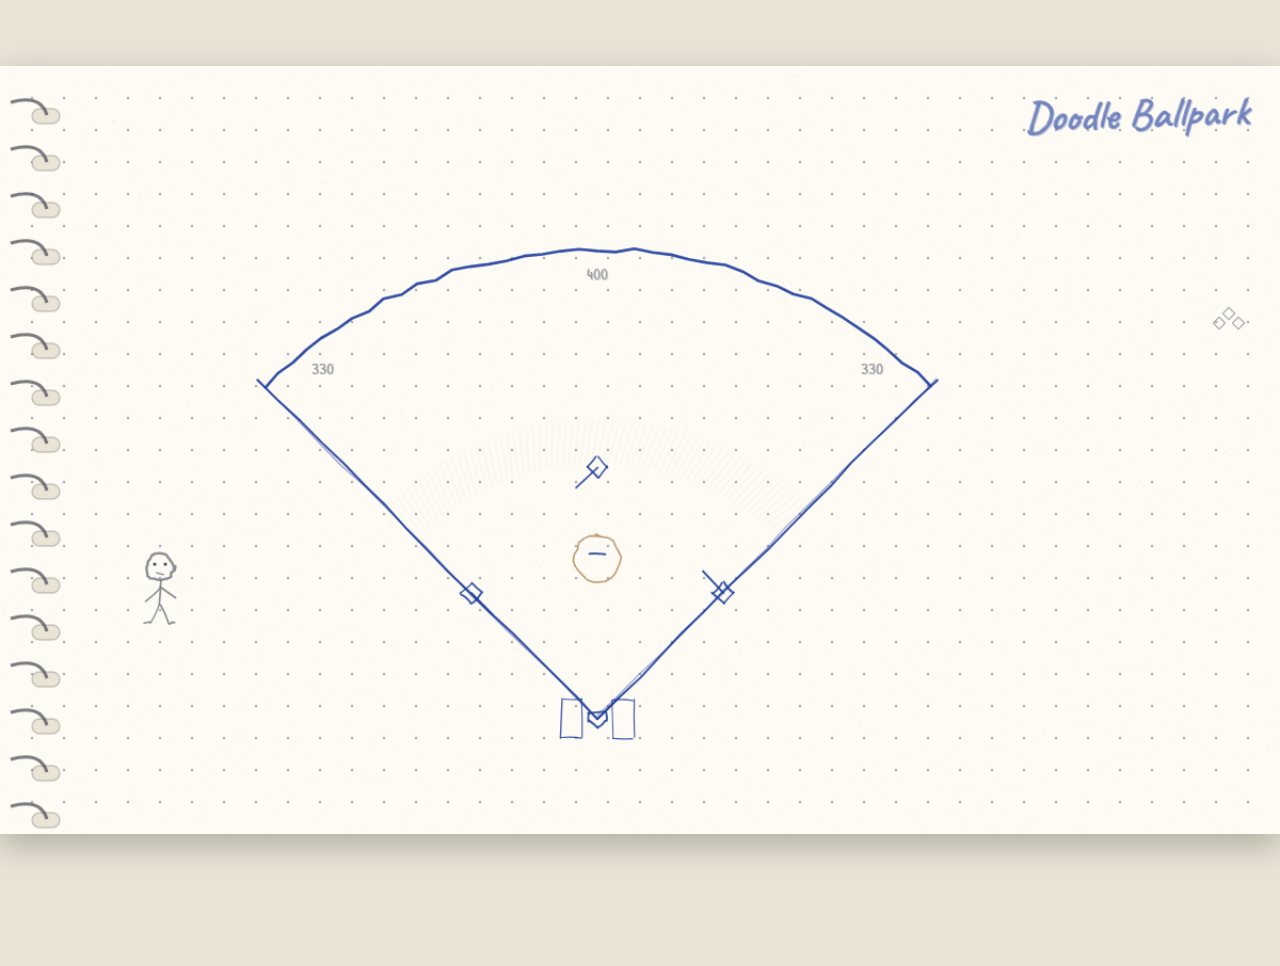
==== commit b2199333: "X's & O's: game clock with quarters, halftime, two-minute warning and sudden-death OT; dive tackle a" ====
--- a/games/baseball/index.html
+++ b/games/baseball/index.html
@@ -3,6 +3,7 @@
 <head>
 <meta charset="utf-8">
 <meta name="viewport" content="width=device-width, initial-scale=1">
+<link rel="icon" type="image/svg+xml" href="../../favicon.svg">
 <title>Doodle Ballpark</title>
 <link href="https://fonts.googleapis.com/css2?family=Patrick+Hand&family=Caveat:wght@700&display=swap" rel="stylesheet">
 <style>
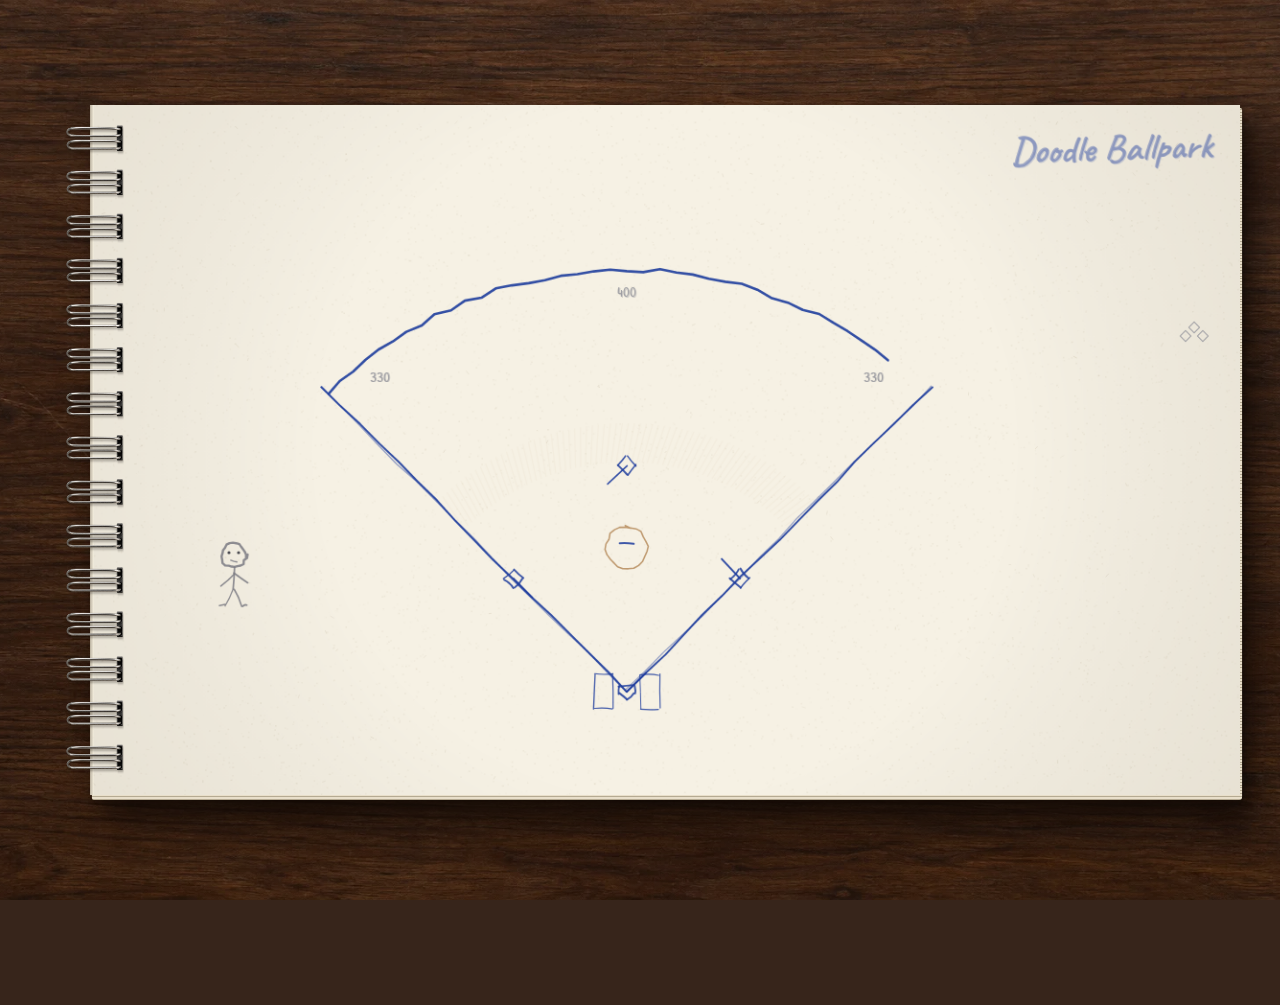
==== commit 6c659efd: "Sync latest arcade updates and four-level bridge game" ====
--- a/games/baseball/index.html
+++ b/games/baseball/index.html
@@ -3,14 +3,20 @@
 <head>
 <meta charset="utf-8">
 <meta name="viewport" content="width=device-width, initial-scale=1">
-<link rel="icon" type="image/svg+xml" href="../../favicon.svg">
 <title>Doodle Ballpark</title>
-<link href="https://fonts.googleapis.com/css2?family=Patrick+Hand&family=Caveat:wght@700&display=swap" rel="stylesheet">
+<link href="../../shared/fonts.css" rel="stylesheet">
 <style>
-  html, body { margin: 0; height: 100%; background: #e9e4d6; overflow: hidden; font-family: 'Patrick Hand', cursive; }
+  html, body { margin: 0; height: 100%; background: #37251b; overflow: hidden; font-family: 'Patrick Hand', cursive; }
+  body { background: linear-gradient(#160c0630,#160c0645), url('../../assets/student-desk-v1.webp') center / cover no-repeat; }
   #wrap { position: relative; width: 100vw; height: 100vh; }
   #stage { position: relative; width: 1200px; height: 720px; transform-origin: top left; }
-  canvas { display: block; box-shadow: 0 10px 30px rgba(0,0,0,.25); cursor: crosshair; touch-action: none; }
+  #stage { isolation:isolate; box-shadow: 3px 5px 4px #100905a6, 10px 20px 18px #1009058c, 20px 35px 48px #10090599; }
+  #stage:before { content:""; position:absolute; inset:3px -2px -5px 2px; z-index:-1; background:repeating-linear-gradient(0deg,#b5aa92 0 1px,#e9dfca 1px 3px); border-radius:1px 2px 3px 2px; }
+  #binding { position:absolute; left:-48px; top:14px; width:82px; height:692px; display:flex; flex-direction:column; justify-content:space-around; pointer-events:none; z-index:3; }
+  #binding span { display:block; width:82px; height:40px; flex-shrink:0; transform:scaleX(.72); transform-origin:right center; background:url('../../assets/notebook-wire-v1.png') -18px -24px / 120px 80px no-repeat; filter:drop-shadow(1px 2px 1px #10090555); }
+  #stage:after { content:""; position:absolute; left:0; top:0; bottom:0; width:4px; background:linear-gradient(90deg,#72634b66,#fff9e688); pointer-events:none; }
+  canvas { display: block; cursor: crosshair; touch-action: none; }
+
   button, #back { font-family: 'Patrick Hand', cursive; font-size: 18px; background: transparent; border: 2px solid #9a9aa0; color: #7a7a82; padding: 3px 12px; border-radius: 255px 15px 225px 15px / 15px 225px 15px 255px; cursor: pointer; transform: rotate(1deg); }
   button:hover { background: rgba(80,80,90,.07); }
   button:disabled { opacity: .35; cursor: default; }
@@ -24,6 +30,8 @@
   #pitches.on { display: flex; }
   #pitches button { color: #1f3d9e; border-color: #1f3d9e; font-size: 17px; }
   #pitches button.sel { background: rgba(31,61,158,.12); }
+  #swing-button { color:#c0392b; border-color:#c0392b; font-size:32px; margin:10px 0; padding:6px; }
+  #swing-button[hidden] { display:none; }
   #hint { font-size: 16px; color: #4a4a4f; opacity: .7; line-height: 1.25; }
   #side, #sys, #top { transition: opacity .7s; }
   #stage.intro #side, #stage.intro #sys, #stage.intro #top { opacity: 0; }
@@ -32,16 +40,18 @@
 <body>
 <div id="wrap"><div id="stage">
   <canvas id="c" width="1200" height="720"></canvas>
+  <div id="binding" aria-hidden="true"><span></span><span></span><span></span><span></span><span></span><span></span><span></span><span></span><span></span><span></span><span></span><span></span><span></span><span></span><span></span></div>
   <div id="top"><a href="../../index.html" id="back">← arcade</a></div>
   <div id="sys"><button id="mute" title="sound" aria-label="sound on"></button><button id="newgame">new game</button></div>
   <div id="side">
     <div class="label" id="pitchLabel">pick a pitch, then click a spot in the zone</div>
     <div id="pitches"><button data-p="fast">fastball</button><button data-p="curve">curve</button><button data-p="change">changeup</button></div>
+    <button id="swing-button" aria-label="Swing bat">SWING!</button>
     <div id="hint"></div>
     <button id="howto">how to play</button>
   </div>
 </div></div>
-<script src="../../shared/paper.js"></script>
+<script src="../../shared/paper.js?v=binding-2"></script>
 <script src="../../shared/ink.js"></script>
 <script>
 const W = 1200, H = 720;
@@ -49,10 +59,10 @@
 const ink = NotebookInk(ctx); const { INK, RED, GRAPHITE } = ink;
 const PEN_LT = '#9a9aa0', PEN_MD = '#7a7a82', PEN_DK = '#4a4a50', DIRT = '#b58a5a';
 const stage = document.getElementById('stage');
-function fit() { const s = Math.min(window.innerWidth / W, window.innerHeight / H); stage.style.transform = `scale(${s})`; stage.style.marginLeft = ((window.innerWidth - W * s) / 2) + 'px'; stage.style.marginTop = ((window.innerHeight - H * s) / 2) + 'px'; }
+function fit() { const rim = window.innerWidth < 700 ? 10 : 40; const s = Math.min((window.innerWidth - rim * 2) / (W + 52), (window.innerHeight - rim * 2) / H); stage.style.transform = `scale(${s})`; stage.style.marginLeft = ((window.innerWidth - (W + 52) * s) / 2 + 52 * s) + 'px'; stage.style.marginTop = ((window.innerHeight - H * s) / 2) + 'px'; }
 window.addEventListener('resize', fit); fit();
 const paper = document.createElement('canvas'); paper.width = W; paper.height = H;
-NotebookPaper.draw(paper.getContext('2d'), W, H, 'dots');
+NotebookPaper.draw(paper.getContext('2d'), W, H, 'plain');
 
 // ---------- the diamond ----------
 const HOME = { x: 560, y: 612 }, BASE_D = 118;
@@ -75,7 +85,7 @@
     resume() { init(); if (ac.state === 'suspended') ac.resume(); },
     toggleMute() { muted = !muted; if (master) master.gain.value = muted ? 0 : 0.7; return muted; },
     crowd(l) { if (!ac) return; crowdGain.gain.setTargetAtTime(0.025 + l * 0.12, now(), 0.25); },
-    crack(p = 1) { if (!ac || muted) return; const t = now(); noise(0.04, 0.6, t, { type: 'highpass', f0: 2500 }); tone('square', 1400, 500, 0.05, 0.25 * p, t, 3000); tone('sine', 220, 90, 0.12, 0.35 * p, t); },
+    crack(p = 1) { if (!ac || muted) return; const t = now(), strength = Math.max(.2, Math.min(1.5,p)); noise(0.026, .22 + strength*.17, t, { type:'highpass', f0:1800 }); tone('triangle', 410, 390, .035, .13*strength, t, 2100); tone('sine', 165, 145, .065, .24*strength, t); },
     pop() { if (!ac || muted) return; const t = now(); noise(0.05, 0.45, t, { f0: 700, f1: 250, q: 1 }); tone('sine', 180, 70, 0.08, 0.3, t); },
     whiff() { if (!ac || muted) return; noise(0.2, 0.25, now(), { f0: 900, f1: 2600, q: 1, attack: 0.05 }); },
     strike() { if (!ac || muted) return; const t = now(); tone('sawtooth', 300, 220, 0.16, 0.18, t, 900); },
@@ -113,7 +123,7 @@
 
 function newGame() {
   game = { inning: 1, half: 'top', outs: 0, balls: 0, strikes: 0, bases: [null, null, null], score: { you: 0, pencils: 0 }, line: { you: [], pencils: [] }, hits: { you: 0, pencils: 0 }, over: false };
-  introT = 0; stage.classList.add('intro'); msg = null; play = null; pitch = null; runnersAnim = []; popups = []; bursts = []; trail = []; fan = { kind: 'idle', t: 0, len: 0 };
+  introT = 0; stage.classList.add('intro'); msg = null; play = null; pitch = null; swing = null; holdPlate = 0; lastContact = null; caught = null; impactPause = 0; runnersAnim = []; popups = []; bursts = []; trail = []; fan = { kind: 'idle', t: 0, len: 0 };
   resetFielders(); game.abs = 0; game.pabs = 0;
   setTimeout(() => { state = 'howto'; updateUI(); }, 2400); updateUI();
 }
@@ -123,7 +133,8 @@
 function updateUI() {
   const b = batting();
   pitchesEl.classList.toggle('on', !b && !game.over);
-  hintEl.textContent = game.over ? 'game over. new game to play again.' : state === 'howto' ? '' : b ? 'BATTING: put the ring where the ball will cross the zone and click (or space) as it gets there. ring under the ball lifts it, over it chops it. early = left field, late = right.' : 'PITCHING: pick a pitch above, then click a spot inside the red zone at the plate. corners get weaker contact.';
+  hintEl.textContent = game.over ? 'game over. new game to play again.' : state === 'howto' ? '' : b ? 'Click or press SPACE when the ball reaches the red stripe. We line up the bat for you. Let high and low pitches go.' : 'PITCHING: pick a pitch above, then click a spot inside the red zone at the plate. corners get weaker contact.';
+  document.getElementById('swing-button').hidden = !b || game.over || state === 'howto';
   pitchLabel.textContent = b ? 'you\'re batting' : 'you\'re pitching';
   [...pitchesEl.querySelectorAll('button')].forEach(bt => bt.classList.toggle('sel', bt.dataset.p === pitchType));
 }
@@ -143,9 +154,9 @@
   const p = PITCHES[type]; const err = (Math.random() - .5) * (batting() ? 14 : 22);
   pitch = { type, x: MOUND.x, y: MOUND.y + 10, t: 0, wind: 26, T: (HOME.y - MOUND.y - 10) / p.spd, tx: targetX + err, spd: p.spd, sway: p.sway * (Math.random() > .5 ? 1 : -1) };
   if (batting()) { // the pencil pitcher picks a spot in or around the zone; the batter's-eye view shows it coming
-    const inZ = Math.random() < 0.66, side = Math.random() > .5 ? 1 : -1;
-    const fx = inZ ? (Math.random() - .5) * PV.ZW * 0.86 : side * (PV.ZW / 2 + 10 + Math.random() * 30), fy = inZ ? (Math.random() - .5) * PV.ZH * 0.86 : (Math.random() - .5) * (PV.ZH + 50);
-    Object.assign(pitch, { plate: true, fx, fy, drop: { fast: 0, change: 14, curve: 42 }[type], strike: Math.abs(fx) <= PV.ZW / 2 && Math.abs(fy) <= PV.ZH / 2, T: (HOME.y - MOUND.y - 10) / p.spd * 1.15 });
+    const inZ = Math.random() < 0.8, side = Math.random() > .5 ? 1 : -1;
+    const fx = 0, fy = inZ ? (Math.random() - .5) * 48 : side * (70 + Math.random() * 18);
+    Object.assign(pitch, { plate: true, fx, fy, drop: { fast: 0, change: 14, curve: 42 }[type], strike: Math.abs(fx) <= PV.ZW / 2 && Math.abs(fy) <= PV.ZH / 2, T: { fast: 100, curve: 115, change: 130 }[type] });
   }
   pitch.name = p.name; state = batting() ? 'batting' : 'pitching'; SFX.pencil();
 }
@@ -155,21 +166,6 @@
 }
 
 // ---------- contact ----------
-function swingAt(clickPos) { // you swing: timing -> direction & power, click height -> launch angle
-  if (!pitch || swing) return;
-  const dt = (pitch.T - pitch.t) + pitch.wind;                 // frames until it reaches the plate; + = early
-  const pos = pitchPos(pitch, pitch.t);
-  swing = { t: 0 }; SFX.whiff();
-  const early = dt / 11, inReach = Math.abs(pos.x - HOME.x) < 46;
-  if (Math.abs(early) > 1.4 || !inReach) { pitch.result = 'swing-miss'; popup(!inReach ? 'out of reach' : early > 0 ? 'way early' : 'way late', HOME.x + 70, HOME.y - 40, GRAPHITE, 18); return; }
-  popup(Math.abs(early) < 0.22 ? 'PERFECT!' : Math.abs(early) < 0.6 ? (early > 0 ? 'a bit early' : 'a bit late') : (early > 0 ? 'early' : 'late'), HOME.x + 70, HOME.y - 40, Math.abs(early) < 0.22 ? RED : INK, Math.abs(early) < 0.22 ? 26 : 18);
-  const dir = -90 - early * 40 + (Math.random() - .5) * 8;      // early = pulled to left (screen up-left), late = right field
-  const q = 1 - Math.abs(early) / 1.4;
-  const lift = 14 + (pos.y - clickPos.y) * 0.45 + (Math.random() - .5) * 6;
-  const ang = Math.max(-6, Math.min(58, lift));
-  const v = 7.5 + q * 6.5 + Math.random() * 1.2;
-  pitch.result = 'contact'; pitch.contact = { dir, ang, v };
-}
 function cpuSwing() { // the pencils' batter decides on your pitch
   const off = Math.abs(pitch.tx + (pitch.sway || 0) * 0.9), inZone = off <= 30;
   const swings = Math.random() < (inZone ? 0.85 : off < 55 ? 0.4 : 0.1);
@@ -188,34 +184,37 @@
   SFX.crack(0.6 + (c.v - 7) / 7);
   const rad = c.dir * Math.PI / 180, a = c.ang * Math.PI / 180;
   const vz = c.v * Math.sin(a), vh = c.v * Math.cos(a);
-  const T = Math.max(6, 2 * vz / GRAV);
+  const z0 = 8, T = (vz + Math.sqrt(vz * vz + 2 * GRAV * z0)) / GRAV;
   const land = { x: HOME.x + Math.cos(rad) * vh * T, y: HOME.y + Math.sin(rad) * vh * T };
   const foul = c.dir > -44 || c.dir < -136;
-  play = { t: 0, T, x: HOME.x, y: HOME.y, z: 0, vx: Math.cos(rad) * vh, vy: Math.sin(rad) * vh, vz, land, dist: Math.hypot(land.x - HOME.x, land.y - HOME.y), foul, ang: c.ang, phase: 'flight', fielder: null, outcome: null, bounce: 0 };
+  play = { t: 0, T, x: HOME.x, y: HOME.y, z: z0, z0, vx: Math.cos(rad) * vh, vy: Math.sin(rad) * vh, vz, land, dist: Math.hypot(land.x - HOME.x, land.y - HOME.y), foul, ang: c.ang, phase: 'flight', fielder: null, outcome: null, bounce: 0 };
   state = 'play';
   // who goes after it
   const zAtFence = fenceHeightAt(play);
   if (!foul && play.dist >= FENCE_R && zAtFence > 8) { play.outcome = { kind: 'hr' }; }
   else {
-    let best = null, bd = 1e9; for (const k in fielders) { const f = fielders[k]; const d = Math.hypot(f.x - land.x, f.y - land.y); if (d < bd) { bd = d; best = k; } }
-    play.fielder = best; const f = fielders[best]; f.tx = land.x; f.ty = land.y;
-    const canReach = bd / FIELDER_SPD <= T - 4;
+    const catchT = c.ang > 9 && vz * vz >= 2 * GRAV * (12 - z0) ? (vz + Math.sqrt(vz * vz - 2 * GRAV * (12 - z0))) / GRAV : T;
+    const target = { x: HOME.x + play.vx * catchT, y: HOME.y + play.vy * catchT };
+    let best = null, bd = 1e9; for (const k in fielders) { const f = fielders[k]; const d = Math.hypot(f.x - target.x, f.y - target.y); if (d < bd) { bd = d; best = k; } }
+    play.fielder = best; const f = fielders[best]; f.tx = target.x; f.ty = target.y;
+    const canReach = bd / FIELDER_SPD <= catchT - 4;
     if (foul) play.outcome = { kind: canReach && c.ang > 22 ? 'foulout' : 'foul' };
     else if (c.ang > 22) play.outcome = { kind: canReach ? 'flyout' : 'hit', bases: hitBases(play.dist, c.ang) };
     else if (c.ang > 9) play.outcome = { kind: bd < 46 && canReach ? 'lineout' : 'hit', bases: hitBases(play.dist, c.ang) };
     else { // grounder: an infielder tries to cut it off and beat the runner to first
       const infield = ['1B', '2B', 'SS', '3B', 'P'].map(k => ({ k, f: fielders[k] }));
       let cut = null;
-      for (let t = 4; t < 90; t += 3) { const bx = HOME.x + play.vx * t * Math.pow(0.985, t), by = HOME.y + play.vy * t * Math.pow(0.985, t); if (Math.hypot(bx - HOME.x, by - HOME.y) > 300) break; for (const { k, f } of infield) { if (Math.hypot(f.x - bx, f.y - by) / FIELDER_SPD <= t) { cut = { k, t, x: bx, y: by }; break; } } if (cut) break; }
-      if (cut) { const f = fielders[cut.k]; f.tx = cut.x; f.ty = cut.y; play.fielder = cut.k; const throwT = Math.hypot(cut.x - BASES[1].x, cut.y - BASES[1].y) / 9; const runnerT = 170 / RUNNER_SPD + 8; play.outcome = { kind: cut.t + 12 + throwT < runnerT ? 'groundout' : 'hit', bases: 1 }; play.cut = cut; }
+      for (let t = 4; t < 90; t += 3) { const travel = Math.min(t, Math.ceil(T)) + (t > Math.ceil(T) ? .985 * (1 - Math.pow(.985, t - Math.ceil(T))) / .015 : 0); const bx = HOME.x + play.vx * travel, by = HOME.y + play.vy * travel; if (t < T) continue; if (Math.hypot(bx - HOME.x, by - HOME.y) > 300) break; for (const { k, f } of infield) { if (Math.hypot(f.x - bx, f.y - by) / FIELDER_SPD <= t) { cut = { k, t, x: bx, y: by }; break; } } if (cut) break; }
+      if (cut) { const f = fielders[cut.k]; f.tx = cut.x; f.ty = cut.y; play.fielder = cut.k; const throwT = Math.hypot(cut.x - BASES[1].x, cut.y - BASES[1].y) / 9; const runnerT = 170 / RUNNER_SPD + 8; play.outcome = { kind: cut.t + 12 + throwT < runnerT ? 'groundout' : 'hit', bases: 1 }; play.cut = cut; play.throwDuration = 12 + throwT; }
       else play.outcome = { kind: 'hit', bases: play.dist > 330 ? 2 : 1 };
     }
   }
+  if (['flyout', 'lineout', 'foulout'].includes(play.outcome.kind)) play.catchHeight = 12;
   // runners start moving on contact (they hold on fly balls until it drops)
   const o = play.outcome; const goes = o.kind === 'hit' || o.kind === 'hr' || o.kind === 'groundout';
   runnersAnim = []; if (goes) startRunners(o.kind === 'hr' ? 4 : o.bases || 1, o.kind === 'groundout');
 }
-function fenceHeightAt(p) { const th = FENCE_R / Math.hypot(p.vx, p.vy); return p.vz * th - 0.5 * GRAV * th * th; }
+function fenceHeightAt(p) { const th = FENCE_R / Math.hypot(p.vx, p.vy); return p.z0 + p.vz * th - 0.5 * GRAV * th * th; }
 function hitBases(dist, ang) { if (dist > 400) return 3; if (dist > 300) return 2; return 1; }
 function startRunners(n, batterOut) {
   const runners = [];
@@ -234,7 +233,7 @@
     game.bases = nb; if (runs) { game.score[scoreFor] += runs; game.line[scoreFor][game.inning - 1] = (game.line[scoreFor][game.inning - 1] || 0) + runs; }
     return runs;
   };
-  if (o.kind === 'hr') { const r = applyRunners(4, false); game.hits[scoreFor]++; text = 'HOME RUN!!'; const ft = Math.round(play.dist * 0.92 + Math.random() * 12); sub = `${ft} feet` + (r > 1 ? ` · ${r} runs score!` : '!'); color = batting() ? INK : RED; SFX.hit(true);
+  if (o.kind === 'hr') { const r = applyRunners(4, false); game.hits[scoreFor]++; text = 'HOME RUN!!'; const ft = Math.round(play.dist * 0.92); sub = `${ft} feet` + (r > 1 ? ` · ${r} runs score!` : '!'); color = batting() ? INK : RED; SFX.hit(true);
     for (let i = 0; i < 5; i++) setTimeout(() => burst(HOME.x - 200 + Math.random() * 400, 120 + Math.random() * 150, i % 2 ? RED : INK), i * 180);
     if (batting()) fanDo('cheer', 260); else fanDo('facepalm', 160); }
   else if (o.kind === 'hit') { const r = applyRunners(o.bases, false); game.hits[scoreFor]++; text = ['', 'single!', 'DOUBLE!', 'TRIPLE!'][o.bases]; sub = r ? `${r} run${r > 1 ? 's' : ''} score${r > 1 ? '' : 's'}` : ''; color = batting() ? INK : RED; SFX.hit(o.bases > 1); if (batting()) fanDo('cheer', o.bases > 1 ? 200 : 120); }
@@ -247,7 +246,7 @@
 }
 function recordOut() { game.outs++; game.balls = 0; game.strikes = 0; }
 function afterPlay() {
-  play = null; pitch = null; swing = null; resetFielders(); holdPlate = 0; caught = null; lastContact = null;
+  play = null; pitch = null; swing = null; impactPause = 0; resetFielders(); holdPlate = 0; caught = null; lastContact = null;
   if (game.half === 'bottom' && game.inning >= 3 && game.score.pencils > game.score.you) { setTimeout(endGame, 1200); return; }
   if (game.outs >= 3) { setTimeout(changeSides, 1500); return; }
   setTimeout(nextPitch, 1500);
@@ -289,14 +288,15 @@
   if (state === 'howto') { dismissHowto(); e.preventDefault(); return; }
   if (p.x >= NAME_BOX.x && p.x <= NAME_BOX.x + NAME_BOX.w && p.y >= NAME_BOX.y && p.y <= NAME_BOX.y + NAME_BOX.h && state !== 'play') { renameTeam(); e.preventDefault(); return; }
   if (game.over) return;
-  if (state === 'batting' && pitch && !swing) { swingAtPlate(aimPos()); e.preventDefault(); }
+  if (state === 'batting' && pitch && !swing) { swingAtPlate(); e.preventDefault(); }
   else if (state === 'pitchpick' && !pitch) { // aim within the zone box in front of the plate
     if (Math.abs(p.x - HOME.x) < 60 && Math.abs(p.y - (HOME.y - 34)) < 44) { aimSpot = p; throwPitch(pitchType, Math.max(-44, Math.min(44, p.x - HOME.x))); e.preventDefault(); }
   }
 }
 canvas.addEventListener('mousedown', onDown); canvas.addEventListener('touchstart', onDown, { passive: false });
 window.addEventListener('mousemove', e => { mouse = canvasPos(e); });
-window.addEventListener('keydown', e => { if (e.target.tagName === 'INPUT') return; if (e.code === 'Space' && state === 'batting' && pitch && !swing) { e.preventDefault(); swingAtPlate(aimPos()); } });
+window.addEventListener('keydown', e => { if (e.target.tagName === 'INPUT') return; if (e.code === 'Space' && !e.repeat && state === 'batting' && pitch && !swing) { e.preventDefault(); swingAtPlate(); } });
+document.getElementById('swing-button').onclick = () => { SFX.resume(); if (state === 'batting') swingAtPlate(); };
 pitchesEl.addEventListener('click', e => { const b = e.target.closest('button'); if (!b) return; SFX.click(); pitchType = b.dataset.p; updateUI(); });
 document.getElementById('newgame').onclick = () => { SFX.resume(); SFX.click(); newGame(); };
 document.getElementById('howto').onclick = () => { SFX.resume(); SFX.click(); if (!pitch && !play && !game.over) { state = 'howto'; updateUI(); } };
@@ -307,189 +307,149 @@
 muteBtn.onclick = () => { SFX.resume(); muteBtn.innerHTML = SFX.toggleMute() ? SPK_OFF : SPK_ON; };
 
 
-// ---------- the batting view: behind the plate, looking out at the whole ballpark ----------
-const PV = { x0: 190, x1: 945, hz: 262, ZX: 570, ZY: 500, ZW: 124, ZH: 140, mound: { x: 570, y: 392 }, hand: { x: 582, y: 336 } };
-const GREEN = '#6f9a5a', PAPER = 'rgb(253,251,244)';
-let view = 0, holdPlate = 0, caught = null, lastContact = null;      // view: 0 = the diamond, 1 = behind the plate (crossfades between)
-const plateBg = document.createElement('canvas'); plateBg.width = W; plateBg.height = H;
-const sceneCv = document.createElement('canvas'); sceneCv.width = W; sceneCv.height = H; const sctx = sceneCv.getContext('2d'); const sink = NotebookInk(sctx);
-// an illustrated plate can replace the drawn backdrop later: drop plate-batting.webp next to this file
-let plateCut = null; function usePlateImage(url) { const im = new Image(); im.onload = () => { plateCut = keyOut(im); }; im.src = url; }   // usePlateImage('plate-batting.webp') swaps in an illustrated backdrop
-function keyOut(img) { const c = document.createElement('canvas'); c.width = img.naturalWidth; c.height = img.naturalHeight; const g = c.getContext('2d'); g.drawImage(img, 0, 0); const im = g.getImageData(0, 0, c.width, c.height), d = im.data; let br = 0, bg = 0, bb = 0; for (const [px, py] of [[2, 2], [c.width - 3, 2], [2, c.height - 3], [c.width - 3, c.height - 3]]) { const i = (py * c.width + px) * 4; br += d[i] / 4; bg += d[i + 1] / 4; bb += d[i + 2] / 4; } for (let i = 0; i < d.length; i += 4) { const dist = Math.hypot(d[i] - br, d[i + 1] - bg, d[i + 2] - bb); d[i + 3] = Math.round(255 * Math.max(0, Math.min(1, (dist - 22) / 45))); } g.putImageData(im, 0, 0); return c; }
-function wallY(x) { const t = (x - PV.x0) / (PV.x1 - PV.x0); return PV.hz + 40 * Math.pow(Math.abs(t - 0.5) * 2, 2); }
-function fillScribble(g, pts, color, n, alpha, len = 6) { // colored-pencil fill: lots of short strokes clipped to a shape
-  g.save(); g.beginPath(); pts.forEach((p, i) => i ? g.lineTo(p.x, p.y) : g.moveTo(p.x, p.y)); g.closePath(); g.clip();
-  let minX = 1e9, maxX = -1e9, minY = 1e9, maxY = -1e9; pts.forEach(p => { minX = Math.min(minX, p.x); maxX = Math.max(maxX, p.x); minY = Math.min(minY, p.y); maxY = Math.max(maxY, p.y); });
-  g.strokeStyle = color; g.lineWidth = 1.2; g.globalAlpha = alpha; g.beginPath();
-  for (let i = 0; i < n; i++) { const x = minX + Math.random() * (maxX - minX), y = minY + Math.random() * (maxY - minY), a = -0.4 + Math.random() * 0.5; g.moveTo(x, y); g.lineTo(x + Math.cos(a) * len, y + Math.sin(a) * len); }
-  g.stroke(); g.restore(); g.globalAlpha = 1;
-}
-function ellipsePts(cx, cy, rx, ry, n = 40) { return Array.from({ length: n }, (_, i) => ({ x: cx + Math.cos(i / n * 6.283) * rx, y: cy + Math.sin(i / n * 6.283) * ry })); }
-function stickAt(k, x, y, sc, col, id) { // a small pencil fielder, feet at (x, y)
-  k.circle(x, y - 22 * sc, 6 * sc, id, col, 1.2, 1); k.line(x, y - 16 * sc, x, y - 3 * sc, id + 1, col, 1.1, 1);
-  k.line(x, y - 3 * sc, x - 6 * sc, y + 8 * sc, id + 2, col, 1.1, 1); k.line(x, y - 3 * sc, x + 6 * sc, y + 8 * sc, id + 3, col, 1.1, 1);
-  k.line(x, y - 12 * sc, x - 9 * sc, y - 4 * sc, id + 4, col, 1.1, 1); k.line(x, y - 12 * sc, x + 9 * sc, y - 14 * sc, id + 5, col, 1.1, 1); k.circle(x + 10 * sc, y - 16 * sc, 3 * sc, id + 6, col, 1, 1);
-}
-function buildPlateBg() {
-  const g = plateBg.getContext('2d'), k = NotebookInk(g); g.clearRect(0, 0, W, H);
-  const { x0, x1, hz } = PV, cx = PV.ZX;
-  const L = (a, b, c2, d, id, col = GRAPHITE, w = 1) => k.line(a, b, c2, d, id, col, w, 1);
-  // sky: a faint wash, clouds, a blimp towing a banner
-  const skyG = g.createLinearGradient(0, 80, 0, hz); skyG.addColorStop(0, 'rgba(143,178,201,.14)'); skyG.addColorStop(1, 'rgba(143,178,201,0)'); g.fillStyle = skyG; g.fillRect(x0, 80, x1 - x0, hz - 80);
-  const cloud = (x, y, w, id) => { k.smudge(ellipsePts(x, y - 2, w / 2, w * 0.14, 14), id, 0.045, -0.4, 5); g.strokeStyle = PEN_LT; g.lineWidth = 1.1; g.globalAlpha = 0.7; for (let i = 0; i < 5; i++) { const bx = x - w / 2 + (i + 0.5) * w / 5; g.beginPath(); g.arc(bx, y, w / 9, Math.PI, 0); g.stroke(); } g.globalAlpha = 1; L(x - w / 2, y + 1, x + w / 2, y + 1, id + 1, PEN_LT, 1.1); };
-  cloud(330, 130, 120, 10); cloud(760, 112, 90, 12); cloud(560, 152, 70, 14);
-  g.strokeStyle = PEN_MD; g.lineWidth = 1.3; g.globalAlpha = 0.85; g.beginPath(); g.ellipse(826, 150, 44, 14, -0.04, 0, 7); g.stroke(); g.globalAlpha = 1;
-  L(870, 150, 892, 143, 20, PEN_MD, 1.2); L(870, 150, 892, 157, 21, PEN_MD, 1.2); L(892, 143, 892, 157, 22, PEN_MD, 1.2); L(826, 164, 826, 170, 23, PEN_MD, 1);
-  k.text("EAT AT JOE'S", 826, 155, { size: 10, color: PEN_MD, font: 'Patrick Hand', weight: 400 });
-  // light towers
-  for (const tx of [318, 822]) { const wy = wallY(tx) - 58; L(tx - 2, wy, tx - 5, 140, 30 + tx, PEN_MD, 1.4); L(tx + 2, wy, tx + 5, 140, 31 + tx, PEN_MD, 1.4); for (let y = wy - 18; y > 150; y -= 22) L(tx - 4, y, tx + 4, y - 11, 32 + y + tx, PEN_LT, 0.8); const head = [{ x: tx - 22, y: 128 }, { x: tx + 22, y: 128 }, { x: tx + 18, y: 142 }, { x: tx - 18, y: 142 }]; k.poly(head, 40 + tx, PEN_MD, 1.2, 1); k.hatch(head, 41 + tx, PEN_MD, 3, 0, 0.5); }
-  // bleachers: the roof line, seat rows, sections, and a scribbled crowd that gets denser toward the front
-  const top = x => wallY(x) - 58;
-  k.smudge(Array.from({ length: 30 }, (_, i) => { const x = x0 + (x1 - x0) * i / 29; return { x, y: top(x) }; }).concat(Array.from({ length: 30 }, (_, i) => { const x = x1 - (x1 - x0) * i / 29; return { x, y: wallY(x) - 3 }; })), 50, 0.05, -0.2, 5);
-  g.strokeStyle = PEN_LT; g.lineWidth = 1; g.globalAlpha = 0.9; for (let r = 0; r <= 4; r++) { g.beginPath(); for (let x = x0; x <= x1; x += 8) { const y = wallY(x) - 6 - r * 13; x === x0 ? g.moveTo(x, y) : g.lineTo(x, y); } g.stroke(); } g.globalAlpha = 1;
-  for (let x = x0 + 90; x < x1 - 20; x += 95) L(x, top(x), x, wallY(x) - 5, 60 + x, PEN_LT, 0.9);
-  g.strokeStyle = PEN_MD; g.lineWidth = 1.4; g.beginPath(); for (let x = x0; x <= x1; x += 8) { const y = top(x); x === x0 ? g.moveTo(x, y) : g.lineTo(x, y); } g.stroke();
-  g.strokeStyle = GRAPHITE; g.lineWidth = 1; for (let i = 0; i < 1600; i++) { const x = x0 + 6 + Math.random() * (x1 - x0 - 12); const depth = Math.pow(Math.random(), 0.7); const y = top(x) + 6 + depth * 44; g.globalAlpha = 0.12 + depth * 0.18; g.beginPath(); g.moveTo(x, y); g.lineTo(x + (Math.random() - .5) * 6, y + (Math.random() - .5) * 5); g.stroke(); } g.globalAlpha = 1;
-  for (let x = x0 + 14; x < x1 - 10; x += 22) { const y = wallY(x) - 9, j = (Math.random() - .5) * 4; k.circle(x + j, y - 7, 2.6, 70 + x, PEN_MD, 1, 1); L(x + j, y - 4, x + j, y + 1, 71 + x, PEN_MD, 1); if (Math.random() > 0.7) { L(x + j, y - 2, x + j + 4, y - 9, 72 + x, PEN_MD, 1); L(x + j, y - 2, x + j - 4, y - 9, 73 + x, PEN_MD, 1); } }
-  for (const [sx, txt] of [[420, 'GO!'], [700, '#1'], [880, 'K'], [262, 'HEY']]) { const y = wallY(sx) - 27; k.poly([{ x: sx - 12, y: y - 9 }, { x: sx + 12, y: y - 9 }, { x: sx + 12, y: y + 5 }, { x: sx - 12, y: y + 5 }], 80 + sx, PEN_MD, 1, 1); k.text(txt, sx, y + 2, { size: 10, color: PEN_DK, font: 'Patrick Hand', weight: 400 }); }
-  // the scoreboard frame in center (numbers drawn live)
-  k.poly([{ x: cx - 60, y: 176 }, { x: cx + 60, y: 176 }, { x: cx + 60, y: 240 }, { x: cx - 60, y: 240 }], 90, INK, 1.8, 2);
-  L(cx - 42, 240, cx - 42, 258, 94, INK, 1.4); L(cx + 42, 240, cx + 42, 258, 95, INK, 1.4);
-  k.text('SCOREBOARD', cx, 190, { size: 11, color: INK, font: 'Patrick Hand', weight: 400, alpha: 0.85 }); L(cx - 50, 195, cx + 50, 195, 96, INK, 0.8);
-  // the outfield wall: bold top edge, padded face shaded with vertical strokes, ads, distance markers, foul poles
-  const wallBot = x => wallY(x) + 18;
-  g.strokeStyle = INK; g.lineWidth = 2.4; g.globalAlpha = 0.9; g.beginPath(); for (let x = x0; x <= x1; x += 6) { const y = wallY(x) + k.jit(3, x, 1.5); x === x0 ? g.moveTo(x, y) : g.lineTo(x, y); } g.stroke();
-  g.lineWidth = 1.4; g.beginPath(); for (let x = x0; x <= x1; x += 6) { const y = wallBot(x); x === x0 ? g.moveTo(x, y) : g.lineTo(x, y); } g.stroke(); g.globalAlpha = 1;
-  g.strokeStyle = INK; g.lineWidth = 0.8; for (let x = x0 + 2; x < x1; x += 3.2) { g.globalAlpha = 0.12 + 0.2 * ((x % 9.6) / 9.6); g.beginPath(); g.moveTo(x, wallY(x) + 4); g.lineTo(x + 0.6, wallBot(x) - 1); g.stroke(); } g.globalAlpha = 1;
-  for (const [ax, txt] of [[300, 'GO TEAM'], [455, 'PENCILS 4 SALE'], [700, 'DOODLE COLA'], [850, 'HIT IT HERE']]) k.text(txt, ax, wallY(ax) + 14, { size: 11, color: INK, font: 'Patrick Hand', weight: 400, alpha: 0.9 });
-  for (const [mx, ft] of [[228, '330'], [cx, '400'], [908, '330']]) k.text(ft, mx, wallY(mx) + 14, { size: 11, color: RED, font: 'Patrick Hand', weight: 400, alpha: 0.9 });
-  for (const px of [x0 + 10, x1 - 10]) { L(px, wallBot(px), px, wallY(px) - 70, 100 + px, INK, 2); k.poly([{ x: px, y: wallY(px) - 70 }, { x: px + (px < cx ? 10 : -10), y: wallY(px) - 64 }, { x: px, y: wallY(px) - 58 }], 102 + px, RED, 1.2, 1); }
-  // grass: green pencil strokes, sparse and pale far away, dense up close, mowed in bands
-  const dirt = ellipsePts(cx, 425, 300, 82), homeDirt = ellipsePts(cx, 606, 112, 40);
-  const inside = (pts, x, y) => { let c = false; for (let i = 0, j = pts.length - 1; i < pts.length; j = i++) { const a = pts[i], b = pts[j]; if ((a.y > y) !== (b.y > y) && x < (b.x - a.x) * (y - a.y) / (b.y - a.y) + a.x) c = !c; } return c; };
-  for (let y = 302; y < 690; y += 4) { const depth = (y - 302) / 388, band = Math.floor((y - 302) / 36) % 2; const n = Math.round(24 + depth * 110); for (let i = 0; i < n; i++) { const x = x0 + 12 + Math.random() * (x1 - x0 - 24); if (y < wallBot(x) + 2 || inside(dirt, x, y) || inside(homeDirt, x, y)) continue; g.strokeStyle = GREEN; g.globalAlpha = (band ? 0.15 : 0.24) + depth * 0.12; g.lineWidth = 1; g.beginPath(); g.moveTo(x, y); g.lineTo(x + 3 + Math.random() * 4, y - 1 + Math.random() * 2); g.stroke(); } } g.globalAlpha = 1;
-  // foul lines out to the poles
-  k.longLine(cx - 38, 614, x0 + 10, wallBot(x0 + 10), 110, INK, 1.8, 1, 1.2); k.longLine(cx + 38, 614, x1 - 10, wallBot(x1 - 10), 111, INK, 1.8, 1, 1.2);
-  // infield dirt, the grass diamond, base paths, mound, bases, plate, batter's boxes
-  fillScribble(g, dirt, DIRT, 2600, 0.22, 7); g.strokeStyle = DIRT; g.lineWidth = 1.2; g.globalAlpha = 0.6; g.beginPath(); dirt.forEach((p, i) => i ? g.lineTo(p.x, p.y) : g.moveTo(p.x, p.y)); g.closePath(); g.stroke(); g.globalAlpha = 1;
-  const b1 = { x: 790, y: 432 }, b2 = { x: cx, y: 342 }, b3 = { x: 350, y: 432 }, hp = { x: cx, y: 596 };
-  const inner = [{ x: hp.x, y: hp.y - 24 }, { x: b1.x - 18, y: b1.y - 2 }, { x: b2.x, y: b2.y + 8 }, { x: b3.x + 18, y: b3.y - 2 }];
-  g.save(); g.beginPath(); inner.forEach((p, i) => i ? g.lineTo(p.x, p.y) : g.moveTo(p.x, p.y)); g.closePath(); g.clip(); g.fillStyle = PAPER; g.globalAlpha = 0.9; g.fill(); g.globalAlpha = 1; g.restore();
-  fillScribble(g, inner, GREEN, 1400, 0.22, 6);
-  for (const [a, b] of [[hp, b1], [b1, b2], [b2, b3], [b3, hp]]) { g.strokeStyle = DIRT; g.lineWidth = 8; g.globalAlpha = 0.35; g.beginPath(); g.moveTo(a.x, a.y); g.lineTo(b.x, b.y); g.stroke(); g.globalAlpha = 1; k.longLine(a.x, a.y, b.x, b.y, 120 + a.x, INK, 1, 1, 1); }
-  fillScribble(g, homeDirt, DIRT, 900, 0.22, 6);
-  k.smudge(ellipsePts(cx, 392, 44, 12), 130, 0.1, 0, 3); fillScribble(g, ellipsePts(cx, 392, 44, 12), DIRT, 260, 0.3, 5); g.strokeStyle = DIRT; g.globalAlpha = 0.7; g.lineWidth = 1.2; g.beginPath(); g.ellipse(cx, 392, 44, 12, 0, 0, 7); g.stroke(); g.globalAlpha = 1; L(cx - 8, 388, cx + 8, 388, 131, INK, 2);
-  for (const [b, w] of [[b1, 12], [b2, 9], [b3, 12]]) { const q = [{ x: b.x - w, y: b.y }, { x: b.x + w, y: b.y }, { x: b.x + w * 0.8, y: b.y + w * 0.55 }, { x: b.x - w * 0.8, y: b.y + w * 0.55 }]; g.fillStyle = PAPER; g.beginPath(); q.forEach((p, i) => i ? g.lineTo(p.x, p.y) : g.moveTo(p.x, p.y)); g.closePath(); g.fill(); k.poly(q, 140 + b.x, INK, 1.5, 1); }
-  const plate = [{ x: cx - 15, y: 604 }, { x: cx + 15, y: 604 }, { x: cx + 15, y: 612 }, { x: cx, y: 620 }, { x: cx - 15, y: 612 }]; g.fillStyle = PAPER; g.beginPath(); plate.forEach((p, i) => i ? g.lineTo(p.x, p.y) : g.moveTo(p.x, p.y)); g.closePath(); g.fill(); k.poly(plate, 150, INK, 2, 2);
-  k.poly([{ x: cx - 76, y: 642 }, { x: cx - 24, y: 642 }, { x: cx - 26, y: 584 }, { x: cx - 70, y: 584 }], 152, INK, 1.4, 1); k.poly([{ x: cx + 24, y: 642 }, { x: cx + 76, y: 642 }, { x: cx + 70, y: 584 }, { x: cx + 26, y: 584 }], 156, INK, 1.4, 1);
-  // fielders, far and small, in pencil
-  for (const [fx, fy, sc, id] of [[335, 306, 0.5, 200], [575, 292, 0.45, 210], [805, 306, 0.5, 220], [380, 430, 0.75, 230], [480, 356, 0.62, 240], [660, 356, 0.62, 250], [762, 430, 0.75, 260]]) stickAt(k, fx, fy, sc, PEN_DK, id);
-  // the drawing fades into the page at its edges
-  for (const [gx0, gx1] of [[x0 - 2, x0 + 44], [x1 + 2, x1 - 44]]) { const gr = g.createLinearGradient(gx0, 0, gx1, 0); gr.addColorStop(0, PAPER); gr.addColorStop(1, 'rgba(253,251,244,0)'); g.fillStyle = gr; g.fillRect(Math.min(gx0, gx1), 60, Math.abs(gx1 - gx0), H - 60); }
-  const gt = g.createLinearGradient(0, 70, 0, 120); gt.addColorStop(0, PAPER); gt.addColorStop(1, 'rgba(253,251,244,0)'); g.fillStyle = gt; g.fillRect(x0 - 2, 70, x1 - x0 + 4, 50);
-}
-function platePitchPos(pt, t) { // the pitch in the batter's-eye view: eases toward the zone, curves and changeups fall late
-  const u = Math.min(1, t / pt.T), e = Math.pow(u, 1.45), late = Math.max(0, u - 0.5) / 0.5;
-  const hump = Math.sin(u * Math.PI) * (pt.type === 'curve' ? 30 : pt.type === 'change' ? 20 : 12);
-  const endX = PV.ZX + pt.fx - pt.sway * 0.8, endY = PV.ZY + pt.fy - pt.drop;
-  return { x: PV.hand.x + (endX - PV.hand.x) * e + pt.sway * 0.8 * late * late, y: PV.hand.y + (endY - PV.hand.y) * e - hump + pt.drop * late * late, r: 2.4 + 8 * e, u };
-}
-function aimPos() { return { x: Math.max(PV.ZX - PV.ZW / 2 - 40, Math.min(PV.ZX + PV.ZW / 2 + 40, mouse.x)), y: Math.max(PV.ZY - PV.ZH / 2 - 40, Math.min(PV.ZY + PV.ZH / 2 + 40, mouse.y)) }; }
-function swingAtPlate(aim) { // timing sets direction and power; where the ring sits on the ball sets the launch
-  if (!pitch || swing) return;
-  const dt = (pitch.T - pitch.t) + pitch.wind;
-  swing = { t: 0 }; SFX.whiff();
-  const cross = { x: PV.ZX + pitch.fx, y: PV.ZY + pitch.fy };
-  const err = Math.hypot(aim.x - cross.x, aim.y - cross.y), timing = Math.abs(dt) / 14;
-  const px = PV.ZX + 132, py = PV.ZY - 70;
-  if (timing > 1 || err > 52) { pitch.result = 'swing-miss'; popup(timing > 1 ? (dt > 0 ? 'way early' : 'way late') : Math.abs(aim.x - cross.x) > Math.abs(aim.y - cross.y) ? 'missed it' : aim.y > cross.y ? 'under it' : 'over it', px, py, GRAPHITE, 18); return; }
-  const q = (1 - timing) * (1 - err / 52);
-  const dir = -90 - (dt / 14) * 42 + (Math.random() - .5) * 10;
-  const dy = aim.y - cross.y;                                   // ring under the ball lifts it, over it chops it
-  const ang = Math.max(-8, Math.min(62, 12 + dy * 0.9 + (Math.random() - .5) * 6));
-  const v = 7.5 + q * 7 + Math.random() * 1.2;
-  pitch.result = 'contact'; pitch.contact = { dir, ang, v };
-  const label = timing < 0.15 && err < 14 ? 'PERFECT!' : ang > 50 ? 'popped it up' : ang < 0 ? 'topped it' : Math.abs(dt) <= 4 ? 'good timing' : dt > 0 ? 'early' : 'late';
-  popup(label, px, py, label === 'PERFECT!' ? RED : INK, label === 'PERFECT!' ? 28 : 18);
-}
-function ballOn(c, x, y, r) { c.fillStyle = '#fbf8ee'; c.strokeStyle = PEN_DK; c.lineWidth = Math.max(1, r * 0.22); c.beginPath(); c.arc(x, y, r, 0, 7); c.fill(); c.stroke(); if (r > 3.5) { c.strokeStyle = RED; c.lineWidth = Math.max(0.8, r * 0.16); c.beginPath(); c.arc(x - r * 0.32, y, r * 0.78, -1.1, 1.1); c.stroke(); c.beginPath(); c.arc(x + r * 0.32, y, r * 0.78, Math.PI - 1.1, Math.PI + 1.1); c.stroke(); } }
-function drawPitcher(k, c) {
-  const x = PV.mound.x, fy = PV.mound.y, col = PEN_DK, id = 600 + (pitch && pitch.plate ? Math.floor(frame / 6) % 2 * 20 : 0);
-  let pose = 'idle'; if (pitch && pitch.plate) { if (pitch.wind > 16) pose = 'set'; else if (pitch.wind > 5) pose = 'kick'; else if (pitch.wind > 0) pose = 'stride'; else if (pitch.t < 14) pose = 'release'; else pose = 'follow'; }
-  const lean = pose === 'stride' || pose === 'release' ? 4 : 0, head = { x: x + lean, y: fy - 52 }, hip = { x, y: fy - 26 }, sh = { x: head.x, y: head.y + 12 };
-  c.strokeStyle = GRAPHITE; c.globalAlpha = 0.25; c.lineWidth = 1; c.beginPath(); for (let i = -14; i <= 14; i += 3) { c.moveTo(x + i, fy + 3); c.lineTo(x + i + 3, fy + 6); } c.stroke(); c.globalAlpha = 1;
-  k.line(head.x, head.y + 6, hip.x, hip.y, id + 2, col, 1.8, 1);
-  if (pose === 'kick') { k.line(hip.x, hip.y, x - 3, fy, id + 3, col, 1.6, 1); k.line(hip.x, hip.y, x - 13, hip.y - 4, id + 4, col, 1.6, 1); k.line(x - 13, hip.y - 4, x - 11, hip.y + 8, id + 5, col, 1.6, 1); }
-  else if (pose === 'stride' || pose === 'release' || pose === 'follow') { k.line(hip.x, hip.y, x - 16, fy + 2, id + 3, col, 1.6, 1); k.line(hip.x, hip.y, x + 12, fy, id + 4, col, 1.6, 1); }
-  else { k.line(hip.x, hip.y, x - 7, fy, id + 3, col, 1.6, 1); k.line(hip.x, hip.y, x + 7, fy, id + 4, col, 1.6, 1); }
-  if (pose === 'idle') { k.line(sh.x, sh.y, x - 9, sh.y + 10, id + 6, col, 1.5, 1); k.line(sh.x, sh.y, x + 9, sh.y + 8, id + 7, col, 1.5, 1); k.circle(x - 10, sh.y + 11, 3, id + 8, col, 1.2, 1); }
-  else if (pose === 'set') { k.line(sh.x, sh.y, x - 3, sh.y + 8, id + 6, col, 1.5, 1); k.line(sh.x, sh.y, x + 3, sh.y + 8, id + 7, col, 1.5, 1); k.circle(x, sh.y + 10, 3.5, id + 8, col, 1.2, 1); }
-  else if (pose === 'kick') { k.line(sh.x, sh.y, x - 8, sh.y - 7, id + 6, col, 1.5, 1); k.line(sh.x, sh.y, x + 8, sh.y - 7, id + 7, col, 1.5, 1); k.circle(x - 9, sh.y - 9, 3.5, id + 8, col, 1.2, 1); }
-  else if (pose === 'stride') { k.line(sh.x, sh.y, x - 12, sh.y + 2, id + 6, col, 1.5, 1); k.line(sh.x, sh.y, x + 14, sh.y - 14, id + 7, col, 1.5, 1); ballOn(c, x + 16, sh.y - 16, 3); }
-  else if (pose === 'release') { k.line(sh.x, sh.y, x - 14, sh.y + 6, id + 6, col, 1.5, 1); k.line(sh.x, sh.y, x + 12, sh.y - 2, id + 7, col, 1.5, 1); }
-  else { k.line(sh.x, sh.y, x - 12, sh.y + 12, id + 6, col, 1.5, 1); k.line(sh.x, sh.y, x + 6, sh.y + 14, id + 7, col, 1.5, 1); }
-  k.circle(head.x, head.y, 6.5, id, col, 1.5, 1); k.line(head.x - 7, head.y - 2, head.x + 3, head.y - 3.5, id + 1, col, 1.3, 1);
-  if (pose === 'idle' || pose === 'set') ballOn(c, pose === 'set' ? x : x - 10, sh.y + (pose === 'set' ? 10 : 11), 2.6);
-}
-function drawBatter(k, c) {
-  const bx = 474, hipY = 548, col = INK, sw = swing ? swing.t : -1;
-  let ang = -2.1, hx = 512, hy = 452, lean = 0;                   // stance: bat cocked up over the back shoulder
-  if (sw >= 0) { if (sw < 3) { ang = -2.35; hx = 518; hy = 458; } else if (sw <= 9) { const u = (sw - 3) / 6; ang = -2.35 + u * 2.6; hx = 518 + u * 28; hy = 458 + u * 40; lean = u * 10; } else { const u = Math.min(1, (sw - 9) / 8); ang = 0.25 + u * 0.9; hx = 546 - u * 18; hy = 498 + u * 10; lean = 10 - u * 4; } }
-  const id = 800 + (sw >= 0 ? Math.floor(frame / 5) % 2 * 30 : 0);
-  c.strokeStyle = GRAPHITE; c.globalAlpha = 0.28; c.lineWidth = 1.1; c.beginPath(); for (let i = -44; i <= 44; i += 5) { const hh = Math.sqrt(Math.max(0, 1 - (i / 46) * (i / 46))) * 11; c.moveTo(bx + 14 + i, 656 - hh); c.lineTo(bx + 18 + i, 656 + hh); } c.stroke(); c.globalAlpha = 1;
-  const hip = { x: bx + lean * 0.4, y: hipY };
-  k.line(hip.x - 6, hip.y, bx - 12, 648, id + 1, col, 4, 1); k.line(hip.x + 6, hip.y, bx + 26, 616, id + 2, col, 4, 1);
-  k.poly([{ x: bx - 24, y: 646 }, { x: bx - 2, y: 646 }, { x: bx, y: 655 }, { x: bx - 26, y: 655 }], id + 3, col, 1.8, 1); k.poly([{ x: bx + 16, y: 614 }, { x: bx + 36, y: 614 }, { x: bx + 38, y: 622 }, { x: bx + 14, y: 622 }], id + 4, col, 1.8, 1);
-  const tor = [{ x: bx - 26 + lean, y: 456 }, { x: bx + 26 + lean, y: 456 }, { x: bx + 20 + lean * 0.5, y: hipY + 4 }, { x: bx - 18 + lean * 0.5, y: hipY + 4 }];
-  c.fillStyle = 'rgba(253,251,244,.92)'; c.beginPath(); tor.forEach((p, i) => i ? c.lineTo(p.x, p.y) : c.moveTo(p.x, p.y)); c.closePath(); c.fill();
-  k.hatch([tor[0], { x: bx - 4 + lean, y: 456 }, { x: bx - 2 + lean * 0.5, y: hipY + 4 }, tor[3]], id + 5, INK, 5, 1.1, 0.22);
-  k.poly(tor, id + 6, col, 3, 2); k.text('9', bx + 5 + lean * 0.7, 514, { size: 34, color: INK, alpha: 0.8 });
-  k.line(bx - 20 + lean, 464, hx - 6, hy + 4, id + 7, col, 4, 1); k.line(bx + 20 + lean, 464, hx + 4, hy + 6, id + 8, col, 4, 1);
-  const bl = 118, ex = hx + Math.cos(ang) * bl, ey = hy + Math.sin(ang) * bl;
-  k.line(hx, hy, ex, ey, id + 9, col, 6, 1); k.line(hx + Math.cos(ang) * bl * 0.55, hy + Math.sin(ang) * bl * 0.55, ex, ey, id + 10, col, 9, 1);
-  c.fillStyle = INK; c.beginPath(); c.arc(hx - Math.cos(ang) * 6, hy - Math.sin(ang) * 6, 5, 0, 7); c.fill(); k.circle(hx, hy, 7, id + 11, col, 2, 1);
-  if (sw >= 3 && sw <= 12) { c.strokeStyle = INK; c.globalAlpha = 0.35 * (1 - (sw - 3) / 10); c.lineWidth = 2; c.setLineDash([6, 5]); c.beginPath(); c.arc(hx, hy, bl * 0.92, -2.3, ang, false); c.stroke(); c.setLineDash([]); c.globalAlpha = 1; }
-  const hd = { x: bx + 2 + lean * 0.8, y: 428 };
-  c.fillStyle = 'rgba(253,251,244,.95)'; c.beginPath(); c.arc(hd.x, hd.y, 21, 0, 7); c.fill();
-  k.circle(hd.x, hd.y, 22, id + 12, col, 3, 2); k.scribble(hd.x, hd.y - 5, 19, id + 13, INK, 30, 0.45);
-  k.line(hd.x - 22, hd.y + 5, hd.x + 22, hd.y + 5, id + 14, col, 2.5, 1); k.line(hd.x + 14, hd.y + 7, hd.x + 28, hd.y + 3, id + 15, col, 2.5, 1);
+// ---------- side-on batting: one button, readable ball, automatic alignment ----------
+const PV = { ZX: 400, ZY: 460, ZW: 48, ZH: 100, mound: { x: 835, y: 560 }, hand: { x: 803, y: 428 } };
+let view = 0, holdPlate = 0, caught = null, lastContact = null, impactPause = 0;
+const sceneCv = document.createElement('canvas'); sceneCv.width = W; sceneCv.height = H;
+const sctx = sceneCv.getContext('2d'), sink = NotebookInk(sctx);
+const SWING_CONTACT = 6, CONTACT_WINDOW = 20, PLATE_HOLD = 38;
+function platePitchPos(pt, t) {
+  const u = Math.max(0, t / pt.T), arc = Math.sin(Math.min(1,u) * Math.PI) * (pt.type === 'curve' ? 30 : 12);
+  return { x: PV.hand.x + (PV.ZX - PV.hand.x) * (u > 1 ? 1 + (u - 1) * .35 : u),
+    y: PV.hand.y + (PV.ZY + pt.fy - PV.hand.y) * u - arc, r: 8, u };
+}
+function timingContact(dt, strike) {
+  if (!strike || Math.abs(dt) > CONTACT_WINDOW) return null;
+  const q = Math.max(0, 1 - Math.pow(Math.abs(dt) / CONTACT_WINDOW, 1.5));
+  return { dir: -90 - dt * 2.1, ang: 12 + q * 17, v: 8 + q * 6.5, q };
+}
+function batPose(t, aim) {
+  const h = aim.y, x = aim.x - 82;
+  const keys = [[-1,315,428,-37,-98,0],[0,311,431,-46,-94,-3],
+    [2,316,439,-50,-75,1],[4,x-7,h-2,43,-37,9],
+    [6,x,h,109,0,15],[12,x+10,h-2,104,-7,21],
+    [22,320,435,28,-55,19],[38,300,418,-85,-55,12]];
+  const time = Math.max(-1,Math.min(38,t)); let i=0;
+  while(i<keys.length-2 && time>keys[i+1][0])i++;
+  const a=keys[i],b=keys[i+1],u=(time-a[0])/(b[0]-a[0]);
+  return Object.fromEntries(['hx','hy','dx','dy','lean'].map((key,j)=>[key,a[j+1]+(b[j+1]-a[j+1])*u]));
+}
+function swingAtPlate() {
+  if (!pitch || swing || state !== 'batting') return;
+  const dt = pitch.T - pitch.t + pitch.wind;
+  // Judge the player's actual button press, not the animation's later contact frame.
+  const contact = timingContact(dt, pitch.strike), from = platePitchPos(pitch,pitch.t);
+  swing = { t:0, pending:true, dt, contact, from,
+    aim:{ x:Math.min(PV.ZX,from.x), y:PV.ZY + Math.max(-25,Math.min(25,pitch.fy)) } };
+  SFX.whiff();
+}
+function meetPitch() {
+  swing.pending = false;
+  if (!swing.contact) {
+    pitch.result = 'swing-miss';
+    popup(!pitch.strike ? 'let that one go' : swing.dt > 0 ? 'a little early' : 'a little late',550,350,GRAPHITE,24);
+    return;
+  }
+  pitch.done = true; impactPause = 3;
+  lastContact = { cross:{...swing.aim}, dir:swing.contact.dir, ang:swing.contact.ang };
+  holdPlate = PLATE_HOLD;
+  popup(swing.contact.q>.88?'RIGHT ON!':swing.dt>6?'pulled it!':swing.dt < -6?'other way!':'nice contact!',550,350,RED,30);
+  launch(swing.contact);
+}
+function ballOn(c,x,y,r) {
+  c.save(); c.fillStyle='#fffdf4';c.strokeStyle=INK;c.lineWidth=1.8;
+  c.beginPath();c.arc(x,y,r,0,Math.PI*2);c.fill();c.stroke();
+  c.strokeStyle=RED;c.lineWidth=1.2;
+  for(const side of [-1,1]){c.beginPath();c.arc(x+side*r*.35,y,r*.72,side<0?-1.1:Math.PI-1.1,side<0?1.1:Math.PI+1.1);c.stroke();}
+  c.restore();
+}
+function drawSideHitter(k,c) {
+  const aim=swing?.aim || {x:PV.ZX,y:PV.ZY},t=swing?swing.t:-1;
+  const pose=batPose(t,aim),{hx,hy,dx,dy,lean}=pose;
+  const turn=Math.max(0,Math.min(1,t/14)),shift=lean*.45;
+  const shape=(points,id,fill='#fdfbf4',hatch=false)=>{
+    const pts=points.map(([x,y])=>({x,y}));c.fillStyle=fill;c.beginPath();pts.forEach((p,i)=>i?c.lineTo(p.x,p.y):c.moveTo(p.x,p.y));c.closePath();c.fill();
+    if(hatch)k.hatch(pts,id+20,INK,5,-.6,.24);k.poly(pts,id,INK,1.8,2);
+  };
+  // Short, baggy uniform with bent knees; rear heel lifts as weight shifts forward.
+  shape([[281+shift,493],[302+shift,499],[283+shift,528],[268+turn*12,562-turn*8],[255+turn*12,560-turn*8],[260+shift,524]],810,'#fdfbf4',true);
+  shape([[297+shift,493],[319+shift,493],[340+shift*.3,521],[342,562],[328,562],[324,529],[302+shift,514]],840,'#fdfbf4',true);
+  shape([[254+turn*12,552-turn*8],[270+turn*12,552-turn*8],[275+turn*12,566-turn*8],[249+turn*12,566-turn*8]],865,INK);
+  shape([[327,553],[342,553],[350,562],[350,568],[325,568]],880,INK);
+  const shoulder=294+lean;
+  shape([[shoulder-15,417],[shoulder+13,419],[shoulder+25,438],[312+shift,494],[278+shift,495],[275+shift,451]],900,'#fdfbf4',true);
+  k.line(281+shift,488,311+shift,488,908,INK,2,2);
+  k.text('9',shoulder-1,467,{size:24,color:INK,alpha:1-turn*.5});
+  // Bent forearms and two joined hands on the handle.
+  const arm=(x,y,ex,ey,id)=>{k.line(x,y,ex,ey,id,INK,6,1);k.line(ex,ey,hx,hy,id+1,INK,5,1);};
+  arm(shoulder-6,430,shoulder-13,452,930);arm(shoulder+17,432,shoulder+26,453,934);
+  k.line(hx-4,hy,hx+dx,hy+dy,950,INK,3,2);
+  k.line(hx+dx*.53,hy+dy*.53,hx+dx,hy+dy,951,INK,7,2);
+  k.circle(hx,hy,4.5,952,INK,1.7,1);
+  // A simple side profile under a helmet; no facial crosshatching.
+  const headX=295+lean*.25;
+  shape([[headX-11,382],[headX+13,382],[headX+16,396],[headX+21,401],[headX+15,405],[headX+12,418],[headX-5,415],[headX-13,402]],970);
+  c.fillStyle=INK;c.beginPath();c.ellipse(headX-1,386,21,19,-.1,Math.PI,Math.PI*2);c.lineTo(headX+20,390);c.lineTo(headX-22,390);c.closePath();c.fill();
+  k.line(headX-21,390,headX+30,388,980,INK,3,2);
+  c.fillStyle=INK;c.beginPath();c.arc(headX+11,397,1.6,0,7);c.fill();
+  k.line(headX-3,391,headX-3,402,982,INK,3,1);
+  if(t>=6&&t<16){c.strokeStyle='rgba(31,61,158,.2)';c.lineWidth=2;c.beginPath();c.ellipse(hx,hy,105,19,0,Math.PI,Math.PI*2);c.stroke();}
+}
+function drawSidePitcher(k,c) {
+  const x=835,y=552,wind=pitch?.wind||0,throwing=pitch && pitch.t<14 && !wind;
+  const kick=wind>8&&wind<22,lean=throwing?-12:0;
+  const l=(a,b,d,e,id,w=3)=>k.line(a,b,d,e,id,PEN_DK,w,2);
+  k.circle(x+lean,y-122,13,610,PEN_DK,1.8,2);l(x-14+lean,y-126,x+12+lean,y-126,611,4);
+  l(x+lean,y-107,x,y-53,612,9);
+  l(x,y-53,x+13,y,613,4);l(x,y-53,x-19,kick?y-71:y-5,614,4);
+  if(kick)l(x-19,y-71,x-29,y-48,615,3);
+  l(x+lean,y-92,x-22,y-76,616);k.circle(x-24,y-75,8,617,DIRT,2,2);
+  l(x+lean,y-96,throwing?803:x+21,throwing?428:y-112,618);
+  if(wind)ballOn(c,x+21,y-112,6);
+  k.line(811,556,859,556,620,DIRT,2,2);
 }
 function renderPlateScene() {
-  const c = sctx, k = sink, cx = PV.ZX; c.clearRect(0, 0, W, H);
-  if (plateCut) c.drawImage(plateCut, PV.x0, 70, PV.x1 - PV.x0, (PV.x1 - PV.x0) * plateCut.height / plateCut.width); else c.drawImage(plateBg, 0, 0);
-  // live outfield scoreboard
-  k.text(teamName.slice(0, 7), cx - 52, 211, { size: 11, color: INK, font: 'Patrick Hand', weight: 400, align: 'left' }); k.text(String(game.score.you), cx + 50, 212, { size: 14, color: INK, align: 'right' });
-  k.text('PENCILS', cx - 52, 229, { size: 11, color: INK, font: 'Patrick Hand', weight: 400, align: 'left' }); k.text(String(game.score.pencils), cx + 50, 230, { size: 14, color: INK, align: 'right' });
-  drawPitcher(k, c);
-  const inFlight = pitch && pitch.plate && pitch.wind === 0 && !pitch.done;
-  const hot = inFlight && !swing && Math.abs(pitch.T - pitch.t) <= 14;
-  // catcher, crouched behind the zone; the mitt drifts toward where the pitch is headed
-  let mx = cx + 4, my = PV.ZY + 46; if (inFlight) { const u = Math.min(1, pitch.t / pitch.T); mx += pitch.fx * u; my += pitch.fy * 0.5 * u; } if (caught) { mx = caught.x; my = caught.y; }
-  k.line(cx - 22, PV.ZY + 190, cx - 30, PV.ZY + 228, 700, PEN_DK, 3, 1); k.line(cx + 40, PV.ZY + 190, cx + 52, PV.ZY + 226, 701, PEN_DK, 3, 1);
-  c.fillStyle = 'rgba(253,251,244,.92)'; c.beginPath(); c.ellipse(cx + 8, PV.ZY + 168, 42, 34, 0, 0, 7); c.fill(); k.circle(cx + 8, PV.ZY + 168, 42, 702, PEN_DK, 2.4, 1); k.hatch(ellipsePts(cx + 8, PV.ZY + 168, 42, 34, 20), 703, PEN_DK, 6, 1.0, 0.18);
-  c.fillStyle = 'rgba(253,251,244,.92)'; c.beginPath(); c.arc(cx + 8, PV.ZY + 122, 19, 0, 7); c.fill(); k.circle(cx + 8, PV.ZY + 122, 19, 704, PEN_DK, 2.4, 1); for (let i = -1; i <= 1; i++) k.line(cx - 4, PV.ZY + 114 + i * 7, cx + 20, PV.ZY + 113 + i * 7, 705 + i, PEN_DK, 1.2, 1); k.line(cx - 6, PV.ZY + 106, cx - 4, PV.ZY + 138, 708, PEN_DK, 1.2, 1); k.line(cx + 22, PV.ZY + 106, cx + 20, PV.ZY + 138, 709, PEN_DK, 1.2, 1);
-  k.line(cx - 30, PV.ZY + 150, mx - 8, my + 10, 710, PEN_DK, 3, 1);
-  c.fillStyle = 'rgba(253,251,244,.8)'; c.beginPath(); c.arc(mx, my, 15, 0, 7); c.fill(); k.circle(mx, my, 15, 711, PEN_DK, 2.2, 1); k.circle(mx, my, 9, 712, PEN_DK, 1.1, 1);
-  // umpire looming behind, mostly out of frame
-  k.circle(cx + 96, PV.ZY + 196, 21, 720, PEN_MD, 2.2, 1); k.line(cx + 74, PV.ZY + 192, cx + 118, PV.ZY + 190, 721, PEN_MD, 1.6, 1); k.line(cx + 60, PV.ZY + 224, cx + 132, PV.ZY + 222, 722, PEN_MD, 2.6, 1); k.line(cx + 60, PV.ZY + 224, cx + 54, H, 723, PEN_MD, 2.4, 1); k.line(cx + 132, PV.ZY + 222, cx + 140, H, 724, PEN_MD, 2.4, 1);
-  // the zone
-  c.setLineDash(hot ? [] : [5, 5]); c.strokeStyle = hot ? RED : INK; c.globalAlpha = hot ? 0.95 : 0.55; c.lineWidth = hot ? 3 : 1.5; c.strokeRect(cx - PV.ZW / 2, PV.ZY - PV.ZH / 2, PV.ZW, PV.ZH); c.setLineDash([]); c.globalAlpha = 1;
-  if (state === 'batting' && game.abs <= 2 && !swing) { if (hot) k.text('SWING!', cx, PV.ZY - PV.ZH / 2 - 14, { size: 30, color: RED, rot: -0.04 }); else if (!inFlight) ['put the ring where', 'the ball will cross,', 'click as it arrives'].forEach((t, i) => k.text(t, cx + PV.ZW / 2 + 16, PV.ZY - 44 + i * 20, { size: 15, color: PEN_DK, font: 'Patrick Hand', weight: 400, align: 'left' })); }
-  // the ball: a shadow on the dirt, a faint trail, then the ball growing as it comes
-  if (inFlight) { const p = platePitchPos(pitch, pitch.t); if (!pitch.trail) pitch.trail = []; if (frame % 2 === 0) pitch.trail.push({ x: p.x, y: p.y, r: p.r }); pitch.trail = pitch.trail.slice(-8);
-    c.fillStyle = 'rgba(0,0,0,.12)'; c.beginPath(); c.ellipse(p.x, 392 + (612 - 392) * Math.pow(p.u, 1.4), p.r * 1.1, p.r * 0.5, 0, 0, 7); c.fill();
-    pitch.trail.forEach((t, i) => { c.globalAlpha = 0.08 + i / pitch.trail.length * 0.2; c.strokeStyle = PEN_DK; c.lineWidth = 1; c.beginPath(); c.arc(t.x, t.y, t.r * 0.9, 0, 7); c.stroke(); }); c.globalAlpha = 1;
-    ballOn(c, p.x, p.y, p.r); }
-  if (caught) ballOn(c, caught.x, caught.y, 8.5);
-  // the ball leaving the bat, until the cut to the field
-  if (play && holdPlate > 0 && lastContact) { const u = 1 - holdPlate / 22, cr = lastContact.cross, dir = lastContact.dir, tx = PV.x0 + 60 + (PV.x1 - PV.x0 - 120) * Math.max(-0.2, Math.min(1.2, (dir + 135) / 90)), ty = wallY(Math.max(PV.x0, Math.min(PV.x1, tx))) - 6; const x = cr.x + (tx - cr.x) * u, y = cr.y + (ty - cr.y) * u - Math.sin(u * Math.PI) * Math.max(0, lastContact.ang) * 2.6; ballOn(c, x, y, 10 * (1 - u) + 2.5); }
-  // aiming ring
-  if (state === 'batting' && !swing && !play) { const a = aimPos(); c.strokeStyle = INK; c.lineWidth = 2; c.globalAlpha = 0.85; c.beginPath(); c.arc(a.x, a.y, 16, 0, 7); c.stroke(); c.lineWidth = 1.2; c.beginPath(); for (const [dx, dy] of [[1, 0], [-1, 0], [0, 1], [0, -1]]) { c.moveTo(a.x + dx * 10, a.y + dy * 10); c.lineTo(a.x + dx * 22, a.y + dy * 22); } c.stroke(); c.globalAlpha = 1; }
-  drawBatter(k, c);
+  const c=sctx,k=sink;c.clearRect(0,0,W,H);
+  // Quiet notebook scenery leaves the pitch and swing easy to read.
+  k.text('watch it in.',560,157,{size:48,color:INK,rot:-.035});
+  k.text('click or SPACE to swing',560,193,{size:21,color:PEN_MD,font:'Patrick Hand',weight:400});
+  k.line(205,572,914,572,501,DIRT,1.6,2);
+  for(let i=0;i<24;i++)k.line(222+i*28,582+(i%3)*3,230+i*28,580+(i%3)*3,510+i,DIRT,.7,1);
+  c.strokeStyle='rgba(74,74,79,.13)';c.lineWidth=1;
+  c.beginPath();c.moveTo(220,305);c.quadraticCurveTo(540,270,916,301);c.stroke();
+  for(let i=0;i<15;i++){const x=225+i*48;c.beginPath();c.moveTo(x,301);c.lineTo(x,322);c.stroke();}
+  // Red contact stripe and a generous landing zone, visible without an aiming cursor.
+  c.fillStyle='rgba(192,57,43,.06)';c.fillRect(PV.ZX-25,PV.ZY-50,50,100);
+  k.line(PV.ZX,PV.ZY-50,PV.ZX,PV.ZY+50,560,RED,1.8,2);
+  k.line(PV.ZX-11,PV.ZY-50,PV.ZX+11,PV.ZY-50,561,RED,1.5,1);
+  k.line(PV.ZX-11,PV.ZY+50,PV.ZX+11,PV.ZY+50,562,RED,1.5,1);
+  k.poly([{x:PV.ZX-18,y:567},{x:PV.ZX+17,y:567},{x:PV.ZX+24,y:578},{x:PV.ZX,y:584},{x:PV.ZX-23,y:578}],565,INK,1.5,2);
+  drawSidePitcher(k,c);drawSideHitter(k,c);
+  const inFlight=pitch?.plate && pitch.wind===0 && !pitch.done;
+  if(inFlight){
+    let p=platePitchPos(pitch,pitch.t);
+    if(swing?.pending&&swing.contact){const u=Math.min(1,swing.t/SWING_CONTACT);p={x:swing.from.x+(swing.aim.x-swing.from.x)*u,y:swing.from.y+(swing.aim.y-swing.from.y)*u,r:8};}
+    c.fillStyle='rgba(0,0,0,.1)';c.beginPath();c.ellipse(p.x,573,7,2,0,0,7);c.fill();
+    c.strokeStyle='rgba(31,61,158,.18)';c.lineWidth=2;c.beginPath();c.moveTo(p.x+12,p.y-1);c.lineTo(p.x+32,p.y-3);c.stroke();ballOn(c,p.x,p.y,8);
+  }
+  if(caught)ballOn(c,PV.ZX-45,caught.y,7);
+  if(play&&holdPlate>0&&lastContact){const u=1-holdPlate/PLATE_HOLD,p=lastContact.cross;
+    ballOn(c,p.x+u*440,p.y-u*175-Math.sin(u*Math.PI)*90,8-u*3);
+    if(holdPlate>PLATE_HOLD-7){for(let i=0;i<7;i++){const a=i*Math.PI*2/7,r=15+(PLATE_HOLD-holdPlate)*3;k.line(p.x+Math.cos(a)*r,p.y+Math.sin(a)*r,p.x+Math.cos(a)*(r+9),p.y+Math.sin(a)*(r+9),580+i,RED,2,1);}}
+  }
+  // Timing meter follows the real pitch; the wide shaded band is hittable.
+  const gx=450,gy=635,gw=340;
+  c.fillStyle='rgba(192,57,43,.1)';c.fillRect(gx+gw*.36,gy-9,gw*.28,18);
+  k.line(gx,gy,gx+gw,gy,590,PEN_LT,1.5,1);k.line(gx+gw*.5,gy-13,gx+gw*.5,gy+13,591,RED,2,2);
+  if(inFlight){const dt=pitch.T-pitch.t,position=Math.max(0,Math.min(1,.5-dt/140));ballOn(c,gx+gw*position,gy,6);}
+  k.text('early',gx,gy+31,{size:15,color:PEN_MD,font:'Patrick Hand',weight:400});k.text('sweet spot',gx+gw*.5,gy+31,{size:17,color:RED,font:'Patrick Hand',weight:400});k.text('late',gx+gw,gy+31,{size:15,color:PEN_MD,font:'Patrick Hand',weight:400});
+  const ready=inFlight&&!swing&&pitch.strike&&Math.abs(pitch.T-pitch.t)<=CONTACT_WINDOW;
+  k.text(ready?'SWING!':pitch&&!pitch.strike&&pitch.t>pitch.T*.65?'let it go':!pitch?'next pitch...':'watch the ball',560,235,{size:28,color:ready?RED:PEN_MD});
 }
 
 // ---------- simulation step (fixed 60 Hz) ----------
 function step() {
+  if (impactPause > 0) { impactPause--; return; }
   if (introT < INTRO_LEN) { introT++; if (introT >= 110) stage.classList.remove('intro'); }
   if (msg && --msg.life <= 0) msg = null;
   popups = popups.filter(p => --p.life > 0); bursts = bursts.filter(b => ++b.t < 50);
@@ -502,18 +462,22 @@
   view += (wantPlate - view) * 0.2; if (Math.abs(view - wantPlate) < 0.01) view = wantPlate;
   if (pitch && (state === 'batting' || state === 'pitching')) {
     if (pitch.wind > 0) { pitch.wind--; if (pitch.wind === 0) SFX.pencil(); }
-    else pitch.t++;
+    else if (!(pitch.plate && swing?.pending && swing.contact)) pitch.t++;
     if (state === 'pitching' && !pitch.result && pitch.t >= pitch.T - 5) cpuSwing();
-    if (pitch.t >= pitch.T) { if (pitch.result === 'contact') { if (pitch.plate) { lastContact = { cross: { x: PV.ZX + pitch.fx, y: PV.ZY + pitch.fy }, dir: pitch.contact.dir, ang: pitch.contact.ang }; holdPlate = 22; popup('CRACK!', PV.ZX + 60, PV.ZY - 30, RED, 30); } state = 'play'; launch(pitch.contact); } else resolvePitch(); }
+    if (pitch.plate && swing?.pending && swing.t >= SWING_CONTACT) meetPitch();
+    if (state !== 'play' && pitch.t >= pitch.T + (pitch.plate ? CONTACT_WINDOW + SWING_CONTACT : 0)) {
+      if (pitch.result === 'contact') launch(pitch.contact); else resolvePitch();
+    }
   }
   for (const k in fielders) { const f = fielders[k]; const dx = f.tx - f.x, dy = f.ty - f.y, d = Math.hypot(dx, dy); if (d > 1) { const s = Math.min(FIELDER_SPD, d); f.x += dx / d * s; f.y += dy / d * s; } }
   for (const r of runnersAnim) r.p = Math.min(1, r.p + RUNNER_SPD / (BASE_D * 1.414 * Math.max(1, r.to - r.from)));
   if (play) {
     play.t++;
     if (play.phase === 'flight') {
-      play.x += play.vx; play.y += play.vy; play.vz -= GRAV; play.z += play.vz;
+      play.x += play.vx; play.y += play.vy; play.z += play.vz - GRAV * .5; play.vz -= GRAV;
       const o = play.outcome;
       if (o.kind === 'hr' && Math.hypot(play.x - HOME.x, play.y - HOME.y) > FENCE_R + 30) { play.phase = 'done'; play.t = 0; }
+      else if (play.catchHeight && play.vz < 0 && play.z <= play.catchHeight) { play.phase = 'done'; play.t = 0; SFX.pop(); }
       else if (play.cut && play.t >= play.cut.t) { play.phase = 'throw'; play.t = 0; play.x = play.cut.x; play.y = play.cut.y; play.z = 0; const f = fielders[play.cut.k]; f.tx = f.x; f.ty = f.y; }
       else if (play.z <= 0 && play.t > 2) {
         play.z = 0;
@@ -521,7 +485,7 @@
         else if (play.ang <= 9 && play.bounce < 60) { play.bounce++; play.vx *= 0.985; play.vy *= 0.985; play.vz = 0; if (Math.hypot(play.vx, play.vy) < 0.4 || play.bounce >= 60) { play.phase = 'fielded'; play.t = 0; } }
         else { play.vz = Math.abs(play.vz) * 0.35; play.vx *= 0.7; play.vy *= 0.7; if (play.vz < 0.6) { play.phase = 'fielded'; play.t = 0; } }
       }
-    } else if (play.phase === 'throw') { if (play.t > 24) { play.phase = 'done'; play.t = 0; SFX.pop(); } }
+    } else if (play.phase === 'throw') { if (play.t > play.throwDuration) { play.phase = 'done'; play.t = 0; SFX.pop(); } }
     else if (play.phase === 'fielded') { const f = play.fielder ? fielders[play.fielder] : null; if (f) { f.tx = play.x; f.ty = play.y; } if (play.t > 40 || (f && Math.hypot(f.x - play.x, f.y - play.y) < 6)) { play.phase = 'done'; play.t = 0; } }
     else if (play.phase === 'done' && play.t > 45) { resolvePlay(); }
   }
@@ -587,7 +551,7 @@
 function drawBall() {
   if (pitch && !pitch.plate && pitch.wind === 0 && (state === 'batting' || state === 'pitching')) { const p = pitchPos(pitch, pitch.t); ctx.fillStyle = 'rgba(0,0,0,.1)'; ctx.beginPath(); ctx.ellipse(p.x, p.y + 3, 4, 2, 0, 0, 7); ctx.fill(); drawBallAt(p.x, p.y, 4, 1.1); if (aimSpot) { ctx.setLineDash([2, 3]); ctx.strokeStyle = RED; ctx.globalAlpha = 0.4; ctx.beginPath(); ctx.arc(aimSpot.x, aimSpot.y, 6, 0, 7); ctx.stroke(); ctx.setLineDash([]); ctx.globalAlpha = 1; } }
   if (play) {
-    if (play.phase === 'throw') { const f = play.cut, u = Math.min(1, play.t / 24), x = f.x + (BASES[1].x - f.x) * u, y = f.y + (BASES[1].y - f.y) * u, z = Math.sin(u * Math.PI) * 30; drawBallAt(x, y, z); }
+    if (play.phase === 'throw') { const f = play.cut, u = Math.min(1, Math.max(0, play.t - 12) / (play.throwDuration - 12)), x = f.x + (BASES[1].x - f.x) * u, y = f.y + (BASES[1].y - f.y) * u, z = Math.sin(u * Math.PI) * 30; drawBallAt(x, y, z); }
     else if (play.phase !== 'done' || play.outcome.kind === 'hr') { ctx.fillStyle = 'rgba(0,0,0,.12)'; ctx.beginPath(); ctx.ellipse(play.x, play.y + 3, 5, 2.5, 0, 0, 7); ctx.fill(); drawBallAt(play.x, play.y, play.z); }
     // the landing spot, so you can read the play
     if (play.phase === 'flight' && !play.cut) { ctx.setLineDash([3, 4]); ctx.strokeStyle = GRAPHITE; ctx.globalAlpha = 0.35; ctx.beginPath(); ctx.arc(play.land.x, play.land.y, 7, 0, 7); ctx.stroke(); ctx.setLineDash([]); ctx.globalAlpha = 1; }
@@ -595,7 +559,7 @@
 }
 function drawSwingHint() {
   if (state !== 'batting' || play || view > 0.5) return;
-  const hot = pitch && !swing && pitch.wind === 0 && Math.abs(pitch.T - pitch.t) <= 14;   // the ball is in the hittable window
+  const hot = pitch && !swing && pitch.wind === 0 && Math.abs(pitch.T - pitch.t - SWING_CONTACT) <= 6;   // the ball is in the hittable window
   ctx.setLineDash(hot ? [] : [3, 4]); ctx.strokeStyle = hot ? RED : INK; ctx.globalAlpha = hot ? 0.9 : 0.4; ctx.lineWidth = hot ? 3 : 1.2;
   ctx.beginPath(); ctx.moveTo(HOME.x - 50, HOME.y - 26); ctx.lineTo(HOME.x + 50, HOME.y - 26); ctx.stroke(); ctx.setLineDash([]); ctx.globalAlpha = 1;
   if (game.abs <= 2 && !swing) { // first couple of at-bats: spell it out
@@ -622,10 +586,10 @@
   ink.text('how to play', X + Wd / 2, Y + 50, { size: 44, color: INK, rot: -0.03 });
   const PH = { font: 'Patrick Hand', weight: 400, color: PEN_DK, align: 'left' };
   ink.text('BATTING', X + 40, Y + 105, { size: 24, color: INK, align: 'left' });
-  ink.text('you see the pitch coming from behind the plate. move the ring to', X + 40, Y + 132, { ...PH, size: 18 });
-  ink.text('where the ball will cross the zone, click (or space) as it gets there.', X + 40, Y + 154, { ...PH, size: 18 });
-  ink.text('early = left field · perfect = up the middle, hardest · late = right field', X + 40, Y + 178, { ...PH, size: 16, color: PEN_MD });
-  ink.text('ring under the ball lifts a fly ball · ring over the ball chops a grounder', X + 40, Y + 200, { ...PH, size: 16, color: PEN_MD });
+  ink.text('click or press SPACE as the ball reaches the red stripe.', X + 40, Y + 132, { ...PH, size: 18 });
+  ink.text('the bat lines up for you. just find the timing.', X + 40, Y + 154, { ...PH, size: 18 });
+  ink.text('the shaded sweet spot is forgiving. the middle hits hardest.', X + 40, Y + 178, { ...PH, size: 16, color: PEN_MD });
+  ink.text('80% of pitches are strikes. let high and low balls go.', X + 40, Y + 200, { ...PH, size: 16, color: PEN_MD });
   // little doodle: ball and the line
   ctx.setLineDash([3, 4]); ctx.strokeStyle = INK; ctx.lineWidth = 1.5; ctx.beginPath(); ctx.moveTo(X + 500, Y + 150); ctx.lineTo(X + 580, Y + 150); ctx.stroke(); ctx.setLineDash([]);
   drawBallAt(X + 540, Y + 118, 0, 1.3); ink.line(X + 540, Y + 128, X + 540, Y + 142, 710, PEN_MD, 1, 1); ink.text('click!', X + 552, Y + 172, { size: 16, color: RED, font: 'Caveat', weight: 700, align: 'left', rot: -0.1 });
@@ -694,7 +658,7 @@
   if (view > 0.005) { renderPlateScene(); ctx.globalAlpha = view; ctx.drawImage(sceneCv, 0, 0); ctx.globalAlpha = 1; }
   drawExtras(); drawScorecard(); drawMsg(); drawHowto();
 }
-buildPlateBg(); newGame(); tick();
+newGame(); tick();
 </script>
 </body>
 </html>
--- a/shared/fonts.css
+++ b/shared/fonts.css
@@ -0,0 +1 @@
+@font-face{font-family:Caveat;src:url('../assets/fonts/caveat-bold.ttf') format('truetype');font-weight:700;font-display:swap}@font-face{font-family:'Patrick Hand';src:url('../assets/fonts/patrick-hand.ttf') format('truetype');font-weight:400;font-display:swap}
